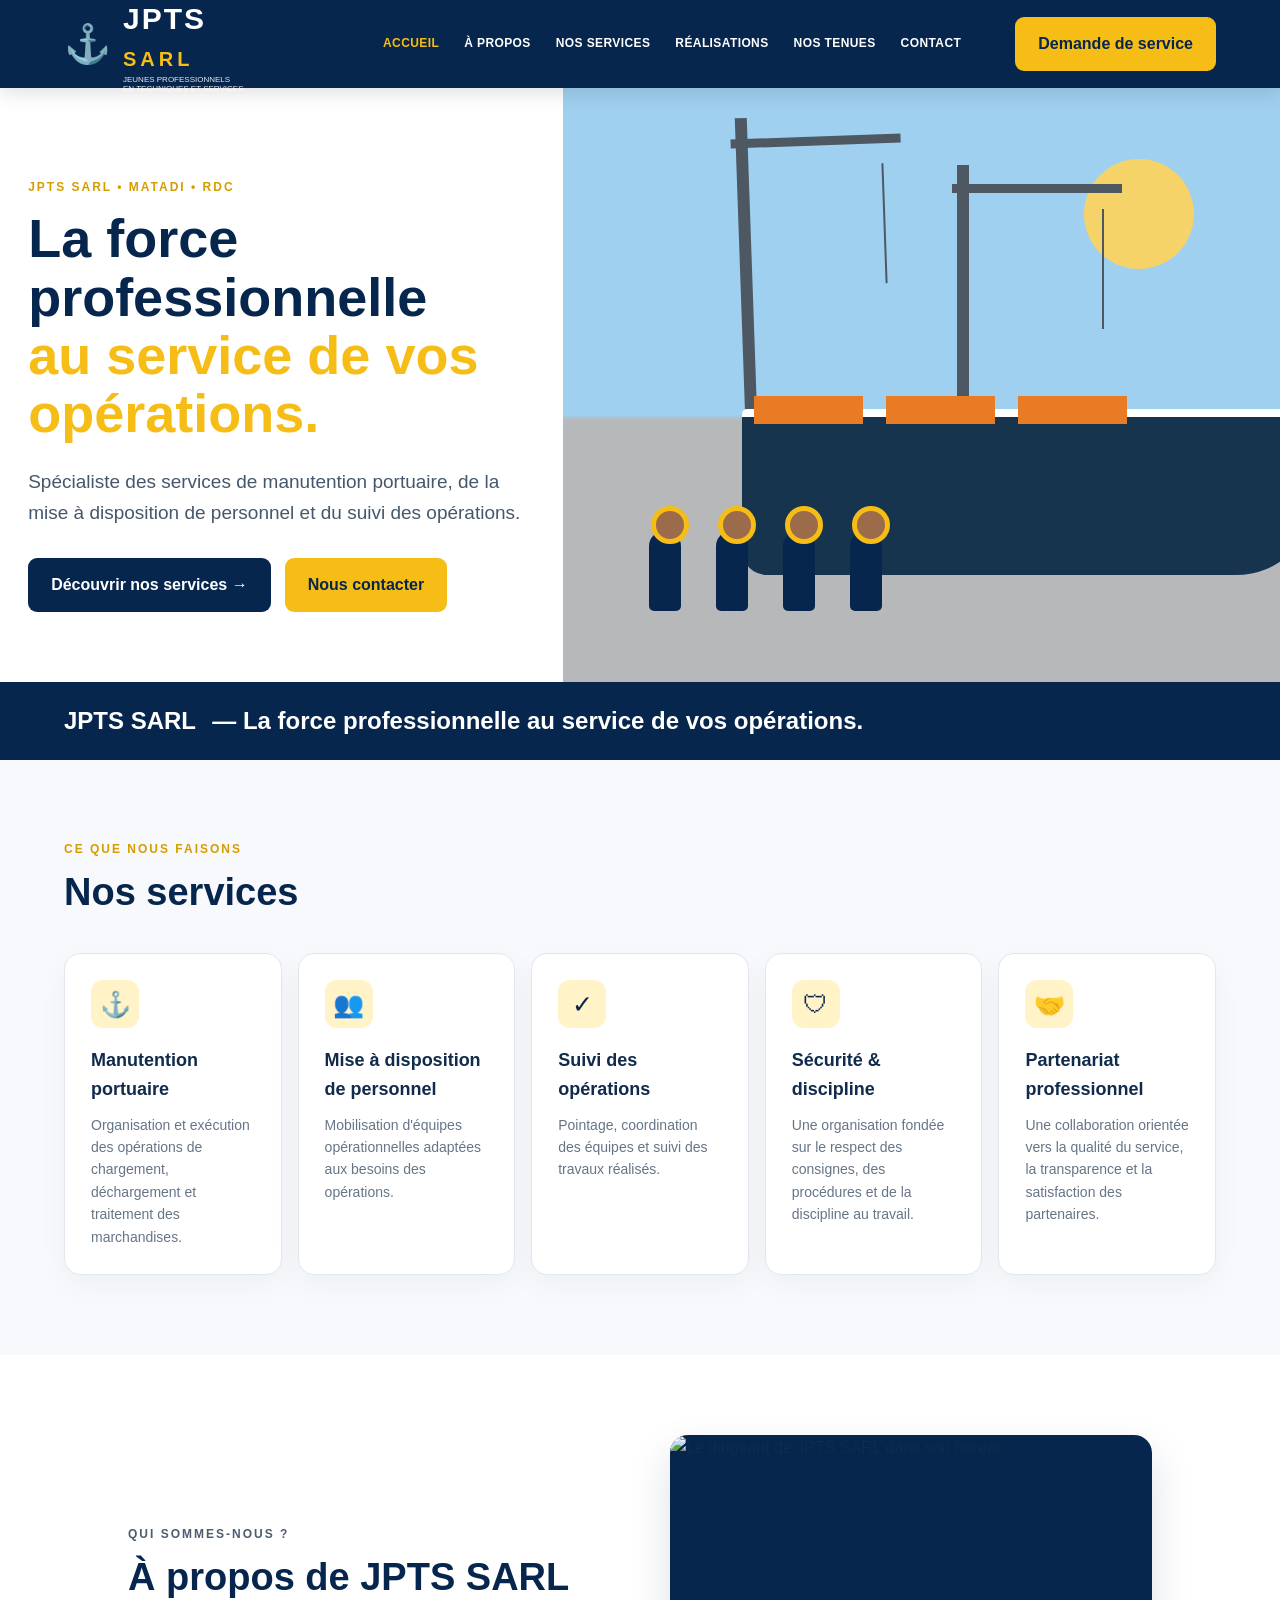
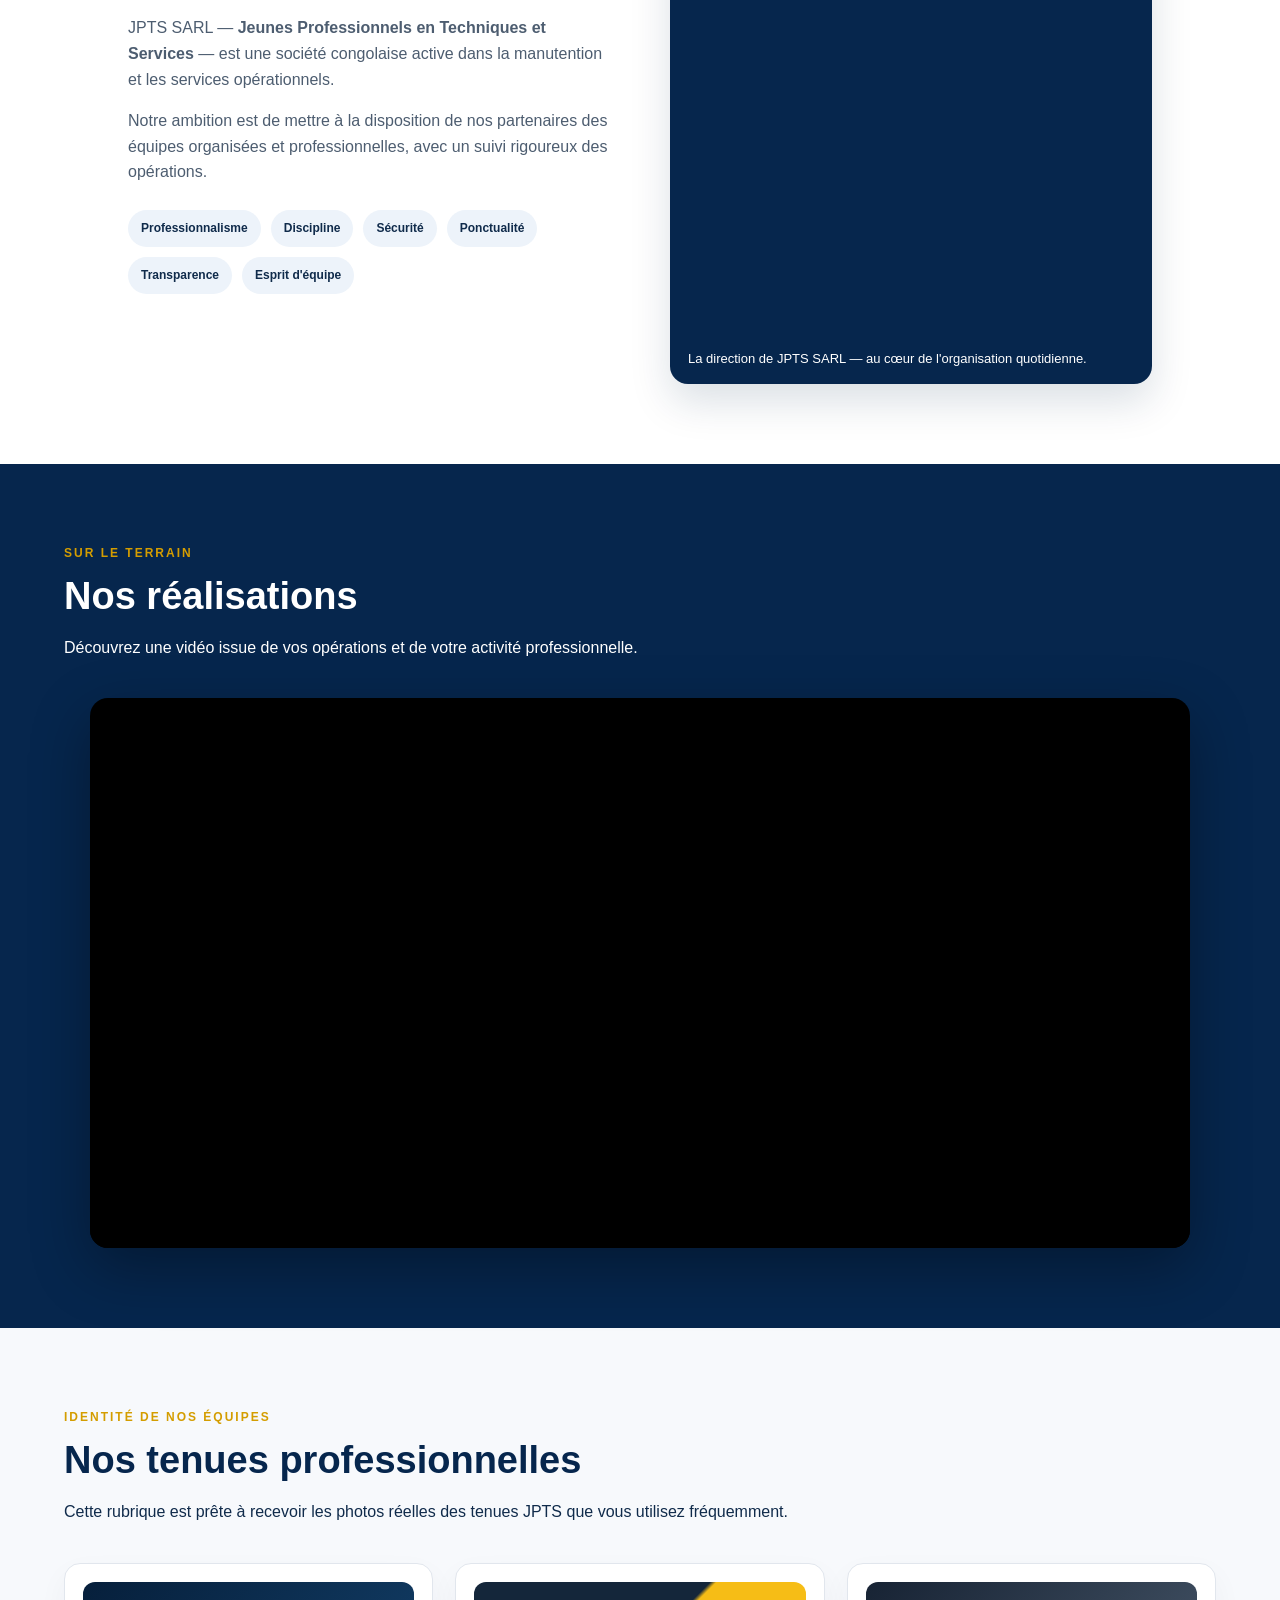
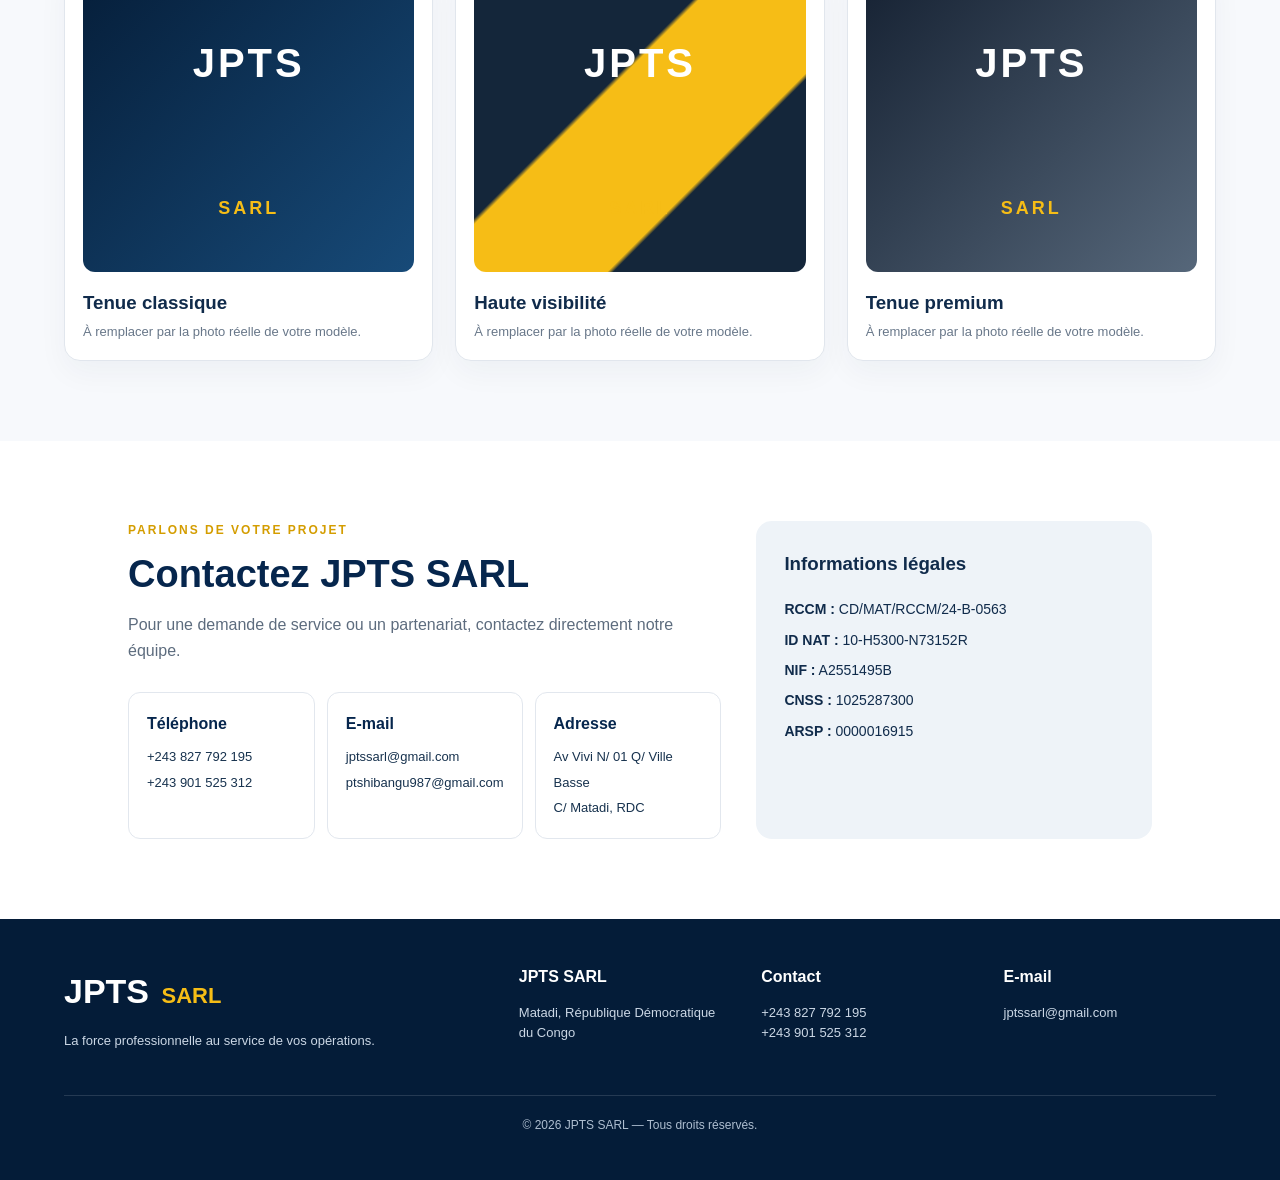
==== index.html @ 9cfd6481 "Add files via upload" ====
<!DOCTYPE html>
<html lang="fr">
<head>
  <meta charset="UTF-8">
  <meta name="viewport" content="width=device-width, initial-scale=1.0">
  <meta name="description" content="JPTS SARL — Jeunes Professionnels en Techniques et Services. Manutention portuaire, mise à disposition de personnel et suivi des opérations à Matadi, RDC.">
  <title>JPTS SARL | La force professionnelle au service de vos opérations.</title>
  <link rel="stylesheet" href="style.css">
</head>
<body>
<header class="header">
  <a class="brand" href="#accueil" aria-label="JPTS SARL">
    <span class="brand-mark">⚓</span>
    <span><b>JPTS</b><strong>SARL</strong><small>JEUNES PROFESSIONNELS<br>EN TECHNIQUES ET SERVICES</small></span>
  </a>
  <button class="menu" aria-label="Ouvrir le menu">☰</button>
  <nav>
    <a class="active" href="#accueil">Accueil</a>
    <a href="#apropos">À propos</a>
    <a href="#services">Nos services</a>
    <a href="#realisations">Réalisations</a>
    <a href="#tenues">Nos tenues</a>
    <a href="#contact">Contact</a>
  </nav>
  <a class="btn btn-yellow header-btn" href="#contact">Demande de service</a>
</header>

<main>
<section id="accueil" class="hero">
  <div class="hero-copy">
    <p class="eyebrow">JPTS SARL • MATADI • RDC</p>
    <h1>La force professionnelle<br><span>au service de vos opérations.</span></h1>
    <p class="lead">Spécialiste des services de manutention portuaire, de la mise à disposition de personnel et du suivi des opérations.</p>
    <div class="actions">
      <a class="btn btn-blue" href="#services">Découvrir nos services →</a>
      <a class="btn btn-yellow" href="#contact">Nous contacter</a>
    </div>
  </div>
  <div class="hero-visual">
    <div class="port-art">
      <div class="sun"></div><div class="crane c1"></div><div class="crane c2"></div>
      <div class="ship"><i></i><i></i><i></i></div>
      <div class="workers"><b></b><b></b><b></b><b></b></div>
    </div>
  </div>
</section>

<div class="slogan">JPTS SARL <span>— La force professionnelle au service de vos opérations.</span></div>

<section id="services" class="section">
  <div class="section-head">
    <p class="eyebrow">CE QUE NOUS FAISONS</p>
    <h2>Nos services</h2>
  </div>
  <div class="cards">
    <article class="card"><div class="icon">⚓</div><h3>Manutention portuaire</h3><p>Organisation et exécution des opérations de chargement, déchargement et traitement des marchandises.</p></article>
    <article class="card"><div class="icon">👥</div><h3>Mise à disposition de personnel</h3><p>Mobilisation d'équipes opérationnelles adaptées aux besoins des opérations.</p></article>
    <article class="card"><div class="icon">✓</div><h3>Suivi des opérations</h3><p>Pointage, coordination des équipes et suivi des travaux réalisés.</p></article>
    <article class="card"><div class="icon">🛡</div><h3>Sécurité & discipline</h3><p>Une organisation fondée sur le respect des consignes, des procédures et de la discipline au travail.</p></article>
    <article class="card"><div class="icon">🤝</div><h3>Partenariat professionnel</h3><p>Une collaboration orientée vers la qualité du service, la transparence et la satisfaction des partenaires.</p></article>
  </div>
</section>

<section id="apropos" class="section split">
  <div>
    <p class="eyebrow">QUI SOMMES-NOUS ?</p>
    <h2>À propos de JPTS SARL</h2>
    <p>JPTS SARL — <b>Jeunes Professionnels en Techniques et Services</b> — est une société congolaise active dans la manutention et les services opérationnels.</p>
    <p>Notre ambition est de mettre à la disposition de nos partenaires des équipes organisées et professionnelles, avec un suivi rigoureux des opérations.</p>
    <div class="values">
      <span>Professionnalisme</span><span>Discipline</span><span>Sécurité</span><span>Ponctualité</span><span>Transparence</span><span>Esprit d'équipe</span>
    </div>
  </div>
  <figure class="photo-card">
    <img src="assets/bureau-jpts.jpg" alt="Le dirigeant de JPTS SARL dans son bureau">
    <figcaption>La direction de JPTS SARL — au cœur de l'organisation quotidienne.</figcaption>
  </figure>
</section>

<section id="realisations" class="section dark-section">
  <div class="section-head">
    <p class="eyebrow">SUR LE TERRAIN</p>
    <h2>Nos réalisations</h2>
    <p>Découvrez une vidéo issue de vos opérations et de votre activité professionnelle.</p>
  </div>
  <div class="video-wrap">
    <video controls preload="metadata" poster="assets/bureau-jpts.jpg">
      <source src="assets/realisation-jpts.mp4" type="video/mp4">
      Votre navigateur ne prend pas en charge la vidéo.
    </video>
  </div>
</section>

<section id="tenues" class="section">
  <div class="section-head">
    <p class="eyebrow">IDENTITÉ DE NOS ÉQUIPES</p>
    <h2>Nos tenues professionnelles</h2>
    <p>Cette rubrique est prête à recevoir les photos réelles des tenues JPTS que vous utilisez fréquemment.</p>
  </div>
  <div class="uniforms">
    <div class="uniform"><div class="uniform-visual navy">JPTS<br><small>SARL</small></div><h3>Tenue classique</h3><p>À remplacer par la photo réelle de votre modèle.</p></div>
    <div class="uniform"><div class="uniform-visual hi">JPTS<br><small>SARL</small></div><h3>Haute visibilité</h3><p>À remplacer par la photo réelle de votre modèle.</p></div>
    <div class="uniform"><div class="uniform-visual premium">JPTS<br><small>SARL</small></div><h3>Tenue premium</h3><p>À remplacer par la photo réelle de votre modèle.</p></div>
  </div>
</section>

<section id="contact" class="section contact">
  <div class="contact-main">
    <p class="eyebrow">PARLONS DE VOTRE PROJET</p>
    <h2>Contactez JPTS SARL</h2>
    <p>Pour une demande de service ou un partenariat, contactez directement notre équipe.</p>
    <div class="contact-grid">
      <a href="tel:+243827792195"><b>Téléphone</b><span>+243 827 792 195<br>+243 901 525 312</span></a>
      <a href="mailto:jptssarl@gmail.com"><b>E-mail</b><span>jptssarl@gmail.com<br>ptshibangu987@gmail.com</span></a>
      <div><b>Adresse</b><span>Av Vivi N/ 01 Q/ Ville Basse<br>C/ Matadi, RDC</span></div>
    </div>
  </div>
  <div class="legal">
    <h3>Informations légales</h3>
    <p><b>RCCM :</b> CD/MAT/RCCM/24-B-0563</p>
    <p><b>ID NAT :</b> 10-H5300-N73152R</p>
    <p><b>NIF :</b> A2551495B</p>
    <p><b>CNSS :</b> 1025287300</p>
    <p><b>ARSP :</b> 0000016915</p>
  </div>
</section>
</main>

<footer>
  <div class="footer-brand"><b>JPTS</b> <strong>SARL</strong><p>La force professionnelle au service de vos opérations.</p></div>
  <div><b>JPTS SARL</b><p>Matadi, République Démocratique du Congo</p></div>
  <div><b>Contact</b><p>+243 827 792 195<br>+243 901 525 312</p></div>
  <div><b>E-mail</b><p>jptssarl@gmail.com</p></div>
  <div class="copyright">© 2026 JPTS SARL — Tous droits réservés.</div>
</footer>
<script>
const menu=document.querySelector('.menu'), nav=document.querySelector('nav');
menu.addEventListener('click',()=>nav.classList.toggle('open'));
document.querySelectorAll('nav a').forEach(a=>a.addEventListener('click',()=>nav.classList.remove('open')));
</script>
</body>
</html>
---- style.css ----
*{box-sizing:border-box}html{scroll-behavior:smooth}body{margin:0;font-family:Arial,Helvetica,sans-serif;color:#102b4b;background:#f7f9fc;line-height:1.6}.header{position:sticky;top:0;z-index:20;height:88px;background:#06264d;color:#fff;display:flex;align-items:center;padding:0 5%;gap:28px;box-shadow:0 4px 20px #0002}.brand{display:flex;align-items:center;gap:12px;text-decoration:none;color:#fff;min-width:265px}.brand-mark{font-size:38px;color:#f6bd16}.brand b{font-size:30px;letter-spacing:2px;display:block}.brand strong{color:#f6bd16;font-size:20px;letter-spacing:4px;display:block}.brand small{display:block;font-size:8px;line-height:1.15;opacity:.9}nav{display:flex;gap:25px;align-items:center;flex:1;justify-content:center}nav a{color:#fff;text-decoration:none;text-transform:uppercase;font-size:12px;font-weight:700;letter-spacing:.4px}nav a:hover,nav a.active{color:#f6bd16}.btn{display:inline-block;text-decoration:none;padding:14px 23px;border-radius:9px;font-weight:800;transition:.2s}.btn-yellow{background:#f6bd16;color:#06264d}.btn-blue{background:#06264d;color:#fff}.btn:hover{transform:translateY(-2px)}.menu{display:none;background:none;border:0;color:#fff;font-size:28px}.hero{min-height:560px;display:grid;grid-template-columns:44% 56%;background:#fff}.hero-copy{padding:90px 5% 70px}.eyebrow{font-size:12px;font-weight:800;letter-spacing:2px;color:#d49d00;margin:0 0 12px}.hero h1{font-size:54px;line-height:1.08;margin:0 0 25px;color:#06264d}.hero h1 span{color:#f6bd16}.lead{font-size:19px;max-width:620px;color:#45576c}.actions{display:flex;gap:14px;margin-top:30px}.hero-visual{position:relative;overflow:hidden;background:linear-gradient(180deg,#dff0ff,#fff 55%,#d6d9dd)}.port-art{height:100%;position:relative;background:linear-gradient(180deg,#9fd0ef 0 55%,#b7b8ba 56% 100%)}.sun{position:absolute;width:110px;height:110px;border-radius:50%;background:#ffd45a;right:12%;top:12%;opacity:.9}.crane{position:absolute;bottom:25%;width:12px;height:70%;background:#4e5862}.crane:before{content:"";position:absolute;width:170px;height:9px;background:#4e5862;left:-5px;top:5%}.crane:after{content:"";position:absolute;width:2px;height:120px;background:#4e5862;left:145px;top:12%}.c1{left:25%;transform:rotate(-2deg)}.c2{left:55%;height:62%}.ship{position:absolute;right:-5%;bottom:18%;width:80%;height:28%;background:#17344e;border-radius:5px 5px 80px 25px;border-top:8px solid #fff}.ship i{display:inline-block;width:19%;height:18%;background:#e87b24;margin:7px 2%;position:relative;top:-28px}.workers{position:absolute;bottom:12%;left:12%;display:flex;gap:35px}.workers b{display:block;width:32px;height:80px;background:#06264d;border-radius:15px 15px 5px 5px;position:relative}.workers b:before{content:"";position:absolute;width:28px;height:28px;border-radius:50%;background:#9b6b4a;top:-25px;left:2px;border:5px solid #f6bd16}.slogan{background:#06264d;color:#fff;padding:20px 5%;font-size:24px;font-weight:800}.slogan span{margin-left:10px;color:#fff}.section{padding:80px 5%;max-width:1500px;margin:auto}.section-head{margin-bottom:38px}.section h2{font-size:38px;line-height:1.15;margin:0;color:#06264d}.cards{display:grid;grid-template-columns:repeat(5,1fr);gap:16px}.card{background:#fff;border:1px solid #e2e7ee;border-radius:16px;padding:26px;box-shadow:0 10px 30px #06264d0b}.icon{width:48px;height:48px;border-radius:12px;background:#fff3c7;color:#06264d;display:grid;place-items:center;font-size:25px;margin-bottom:18px}.card h3{font-size:18px;margin:0 0 10px}.card p{font-size:14px;color:#667587;margin:0}.split{display:grid;grid-template-columns:1fr 1fr;gap:60px;align-items:center;background:#fff;max-width:none;padding-left:10%;padding-right:10%}.split>div:first-child{max-width:620px}.split p{color:#4d5d70}.values{display:flex;flex-wrap:wrap;gap:10px;margin-top:25px}.values span{padding:9px 13px;border-radius:30px;background:#edf3fa;font-size:12px;font-weight:800}.photo-card{margin:0;background:#06264d;border-radius:18px;overflow:hidden;box-shadow:0 18px 40px #06264d25}.photo-card img{width:100%;height:500px;object-fit:cover;display:block}.photo-card figcaption{color:#fff;padding:14px 18px;font-size:13px}.dark-section{background:#06264d;max-width:none;color:#fff}.dark-section h2{color:#fff}.dark-section .section-head{max-width:1450px;margin-left:auto;margin-right:auto}.video-wrap{max-width:1100px;margin:auto;border-radius:18px;overflow:hidden;background:#000;box-shadow:0 20px 60px #0005}.video-wrap video{width:100%;display:block;max-height:620px}.uniforms{display:grid;grid-template-columns:repeat(3,1fr);gap:22px}.uniform{background:#fff;border:1px solid #e1e6ed;border-radius:16px;padding:18px;box-shadow:0 12px 30px #06264d0b}.uniform-visual{height:290px;border-radius:12px;display:grid;place-items:center;text-align:center;font-size:40px;font-weight:900;letter-spacing:3px;color:#fff;position:relative;overflow:hidden}.uniform-visual small{font-size:18px;color:#f6bd16}.uniform-visual.navy{background:linear-gradient(135deg,#061f3b,#174a78)}.uniform-visual.hi{background:linear-gradient(135deg,#14263a 0 38%,#f6bd16 39% 68%,#14263a 69%)}.uniform-visual.premium{background:linear-gradient(135deg,#172334,#56677a)}.uniform h3{margin:16px 0 4px}.uniform p{margin:0;color:#687789;font-size:13px}.contact{display:grid;grid-template-columns:1.5fr 1fr;gap:35px;background:#fff;max-width:none;padding-left:10%;padding-right:10%}.contact-main p:not(.eyebrow){color:#5d6c7e}.contact-grid{display:grid;grid-template-columns:repeat(3,1fr);gap:12px;margin-top:28px}.contact-grid>*{border:1px solid #e2e7ee;border-radius:12px;padding:18px;text-decoration:none;color:#17324e}.contact-grid b{display:block;color:#06264d;margin-bottom:7px}.contact-grid span{font-size:13px}.legal{background:#eef3f8;border-radius:16px;padding:28px}.legal h3{margin-top:0}.legal p{font-size:14px;margin:8px 0}footer{background:#041c38;color:#fff;padding:45px 5%;display:grid;grid-template-columns:2fr 1fr 1fr 1fr;gap:30px;position:relative}footer p{font-size:13px;color:#cbd7e5}.footer-brand b{font-size:34px}.footer-brand strong{font-size:22px;color:#f6bd16;margin-left:8px}.copyright{grid-column:1/-1;border-top:1px solid #ffffff22;padding-top:20px;text-align:center;color:#aebed0;font-size:12px}
@media(max-width:1100px){nav{gap:14px}.header-btn{display:none}.cards{grid-template-columns:repeat(2,1fr)}.brand{min-width:210px}.hero h1{font-size:45px}}
@media(max-width:800px){.header{height:76px;padding:0 20px}.menu{display:block;margin-left:auto}nav{display:none;position:absolute;top:76px;left:0;right:0;background:#06264d;padding:20px;flex-direction:column;align-items:flex-start}nav.open{display:flex}.hero{grid-template-columns:1fr}.hero-visual{height:300px}.hero-copy{padding:55px 7%}.hero h1{font-size:39px}.slogan{font-size:17px}.section,.split,.contact{padding:55px 7%}.cards,.uniforms,.contact,.contact-grid{grid-template-columns:1fr}.split{display:grid;gap:30px}.photo-card img{height:420px}footer{grid-template-columns:1fr 1fr;padding:35px 7%}.copyright{grid-column:1/-1}}
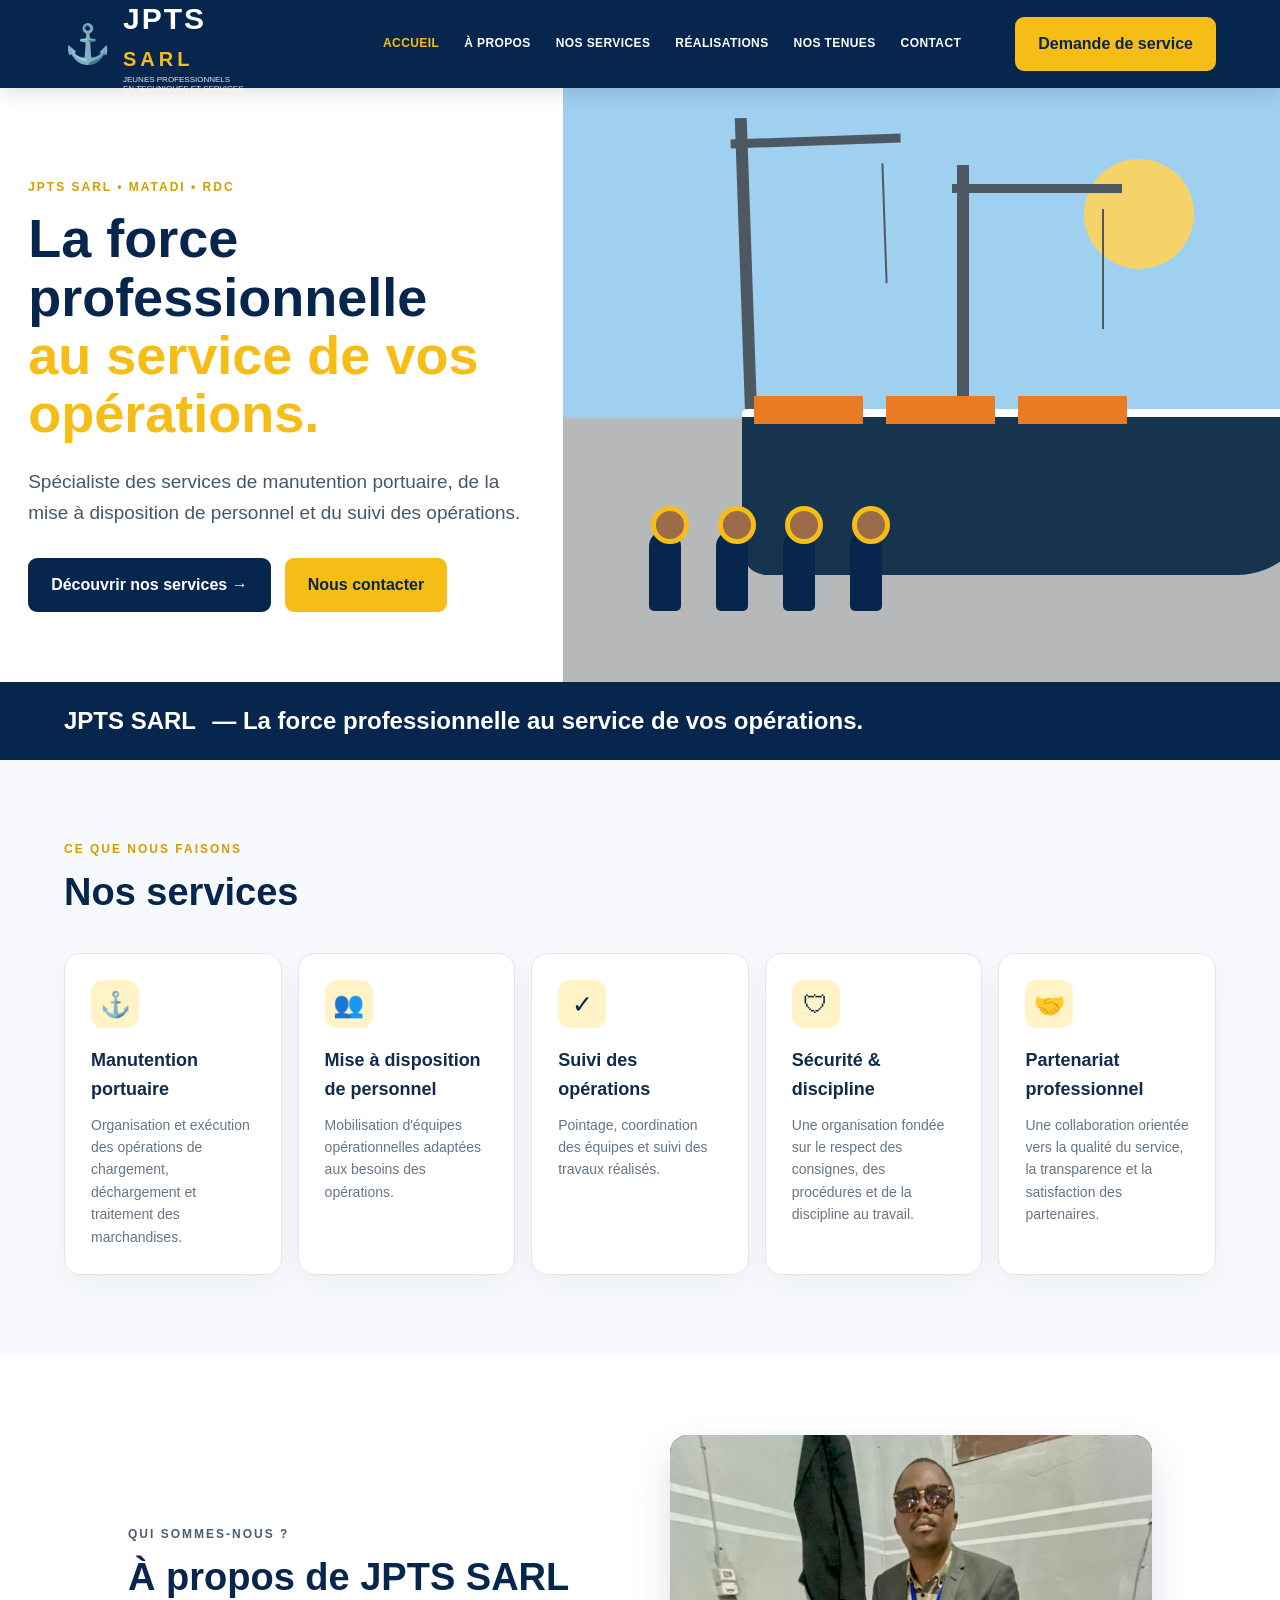
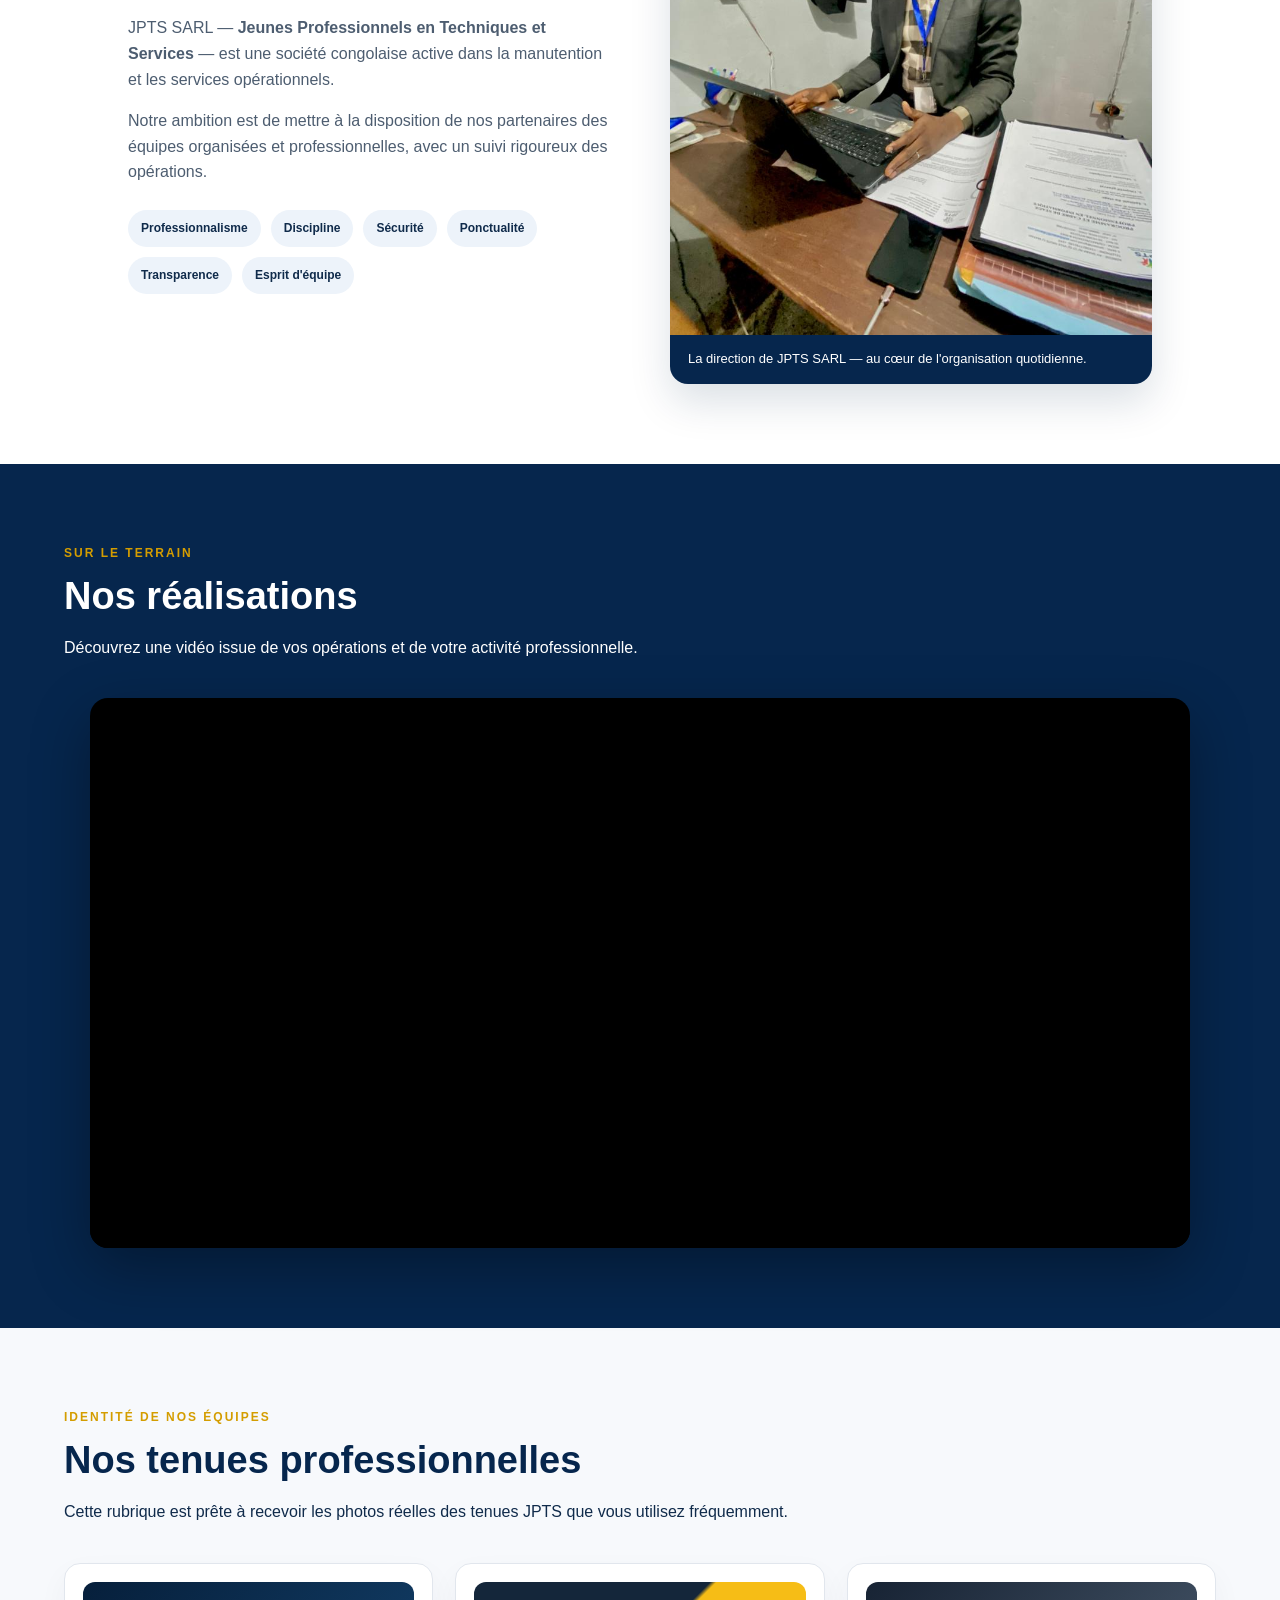
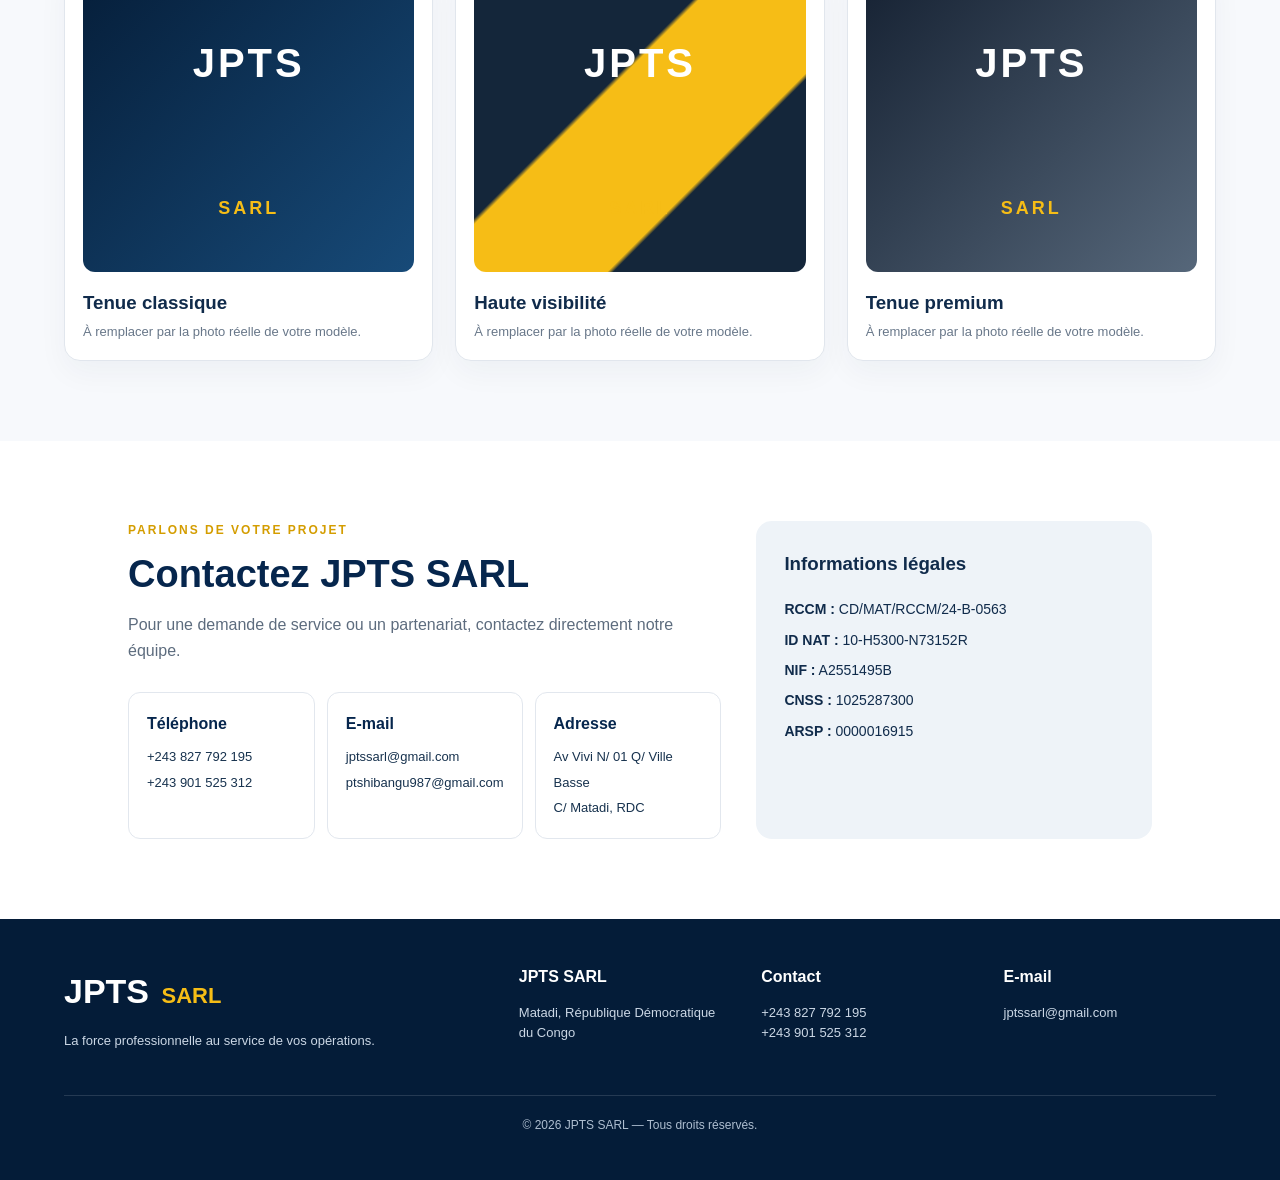
==== commit 5751bba4: "Update index.html" ====
--- a/index.html
+++ b/index.html
@@ -72,7 +72,7 @@
     </div>
   </div>
   <figure class="photo-card">
-    <img src="assets/bureau-jpts.jpg" alt="Le dirigeant de JPTS SARL dans son bureau">
+    <img src="bureau-jpts.jpg" alt="Le dirigeant de JPTS SARL dans son bureau">
     <figcaption>La direction de JPTS SARL — au cœur de l'organisation quotidienne.</figcaption>
   </figure>
 </section>
@@ -85,7 +85,7 @@
   </div>
   <div class="video-wrap">
     <video controls preload="metadata" poster="assets/bureau-jpts.jpg">
-      <source src="assets/realisation-jpts.mp4" type="video/mp4">
+      <source src="realisation-jpts.mp4" type="video/mp4">
       Votre navigateur ne prend pas en charge la vidéo.
     </video>
   </div>
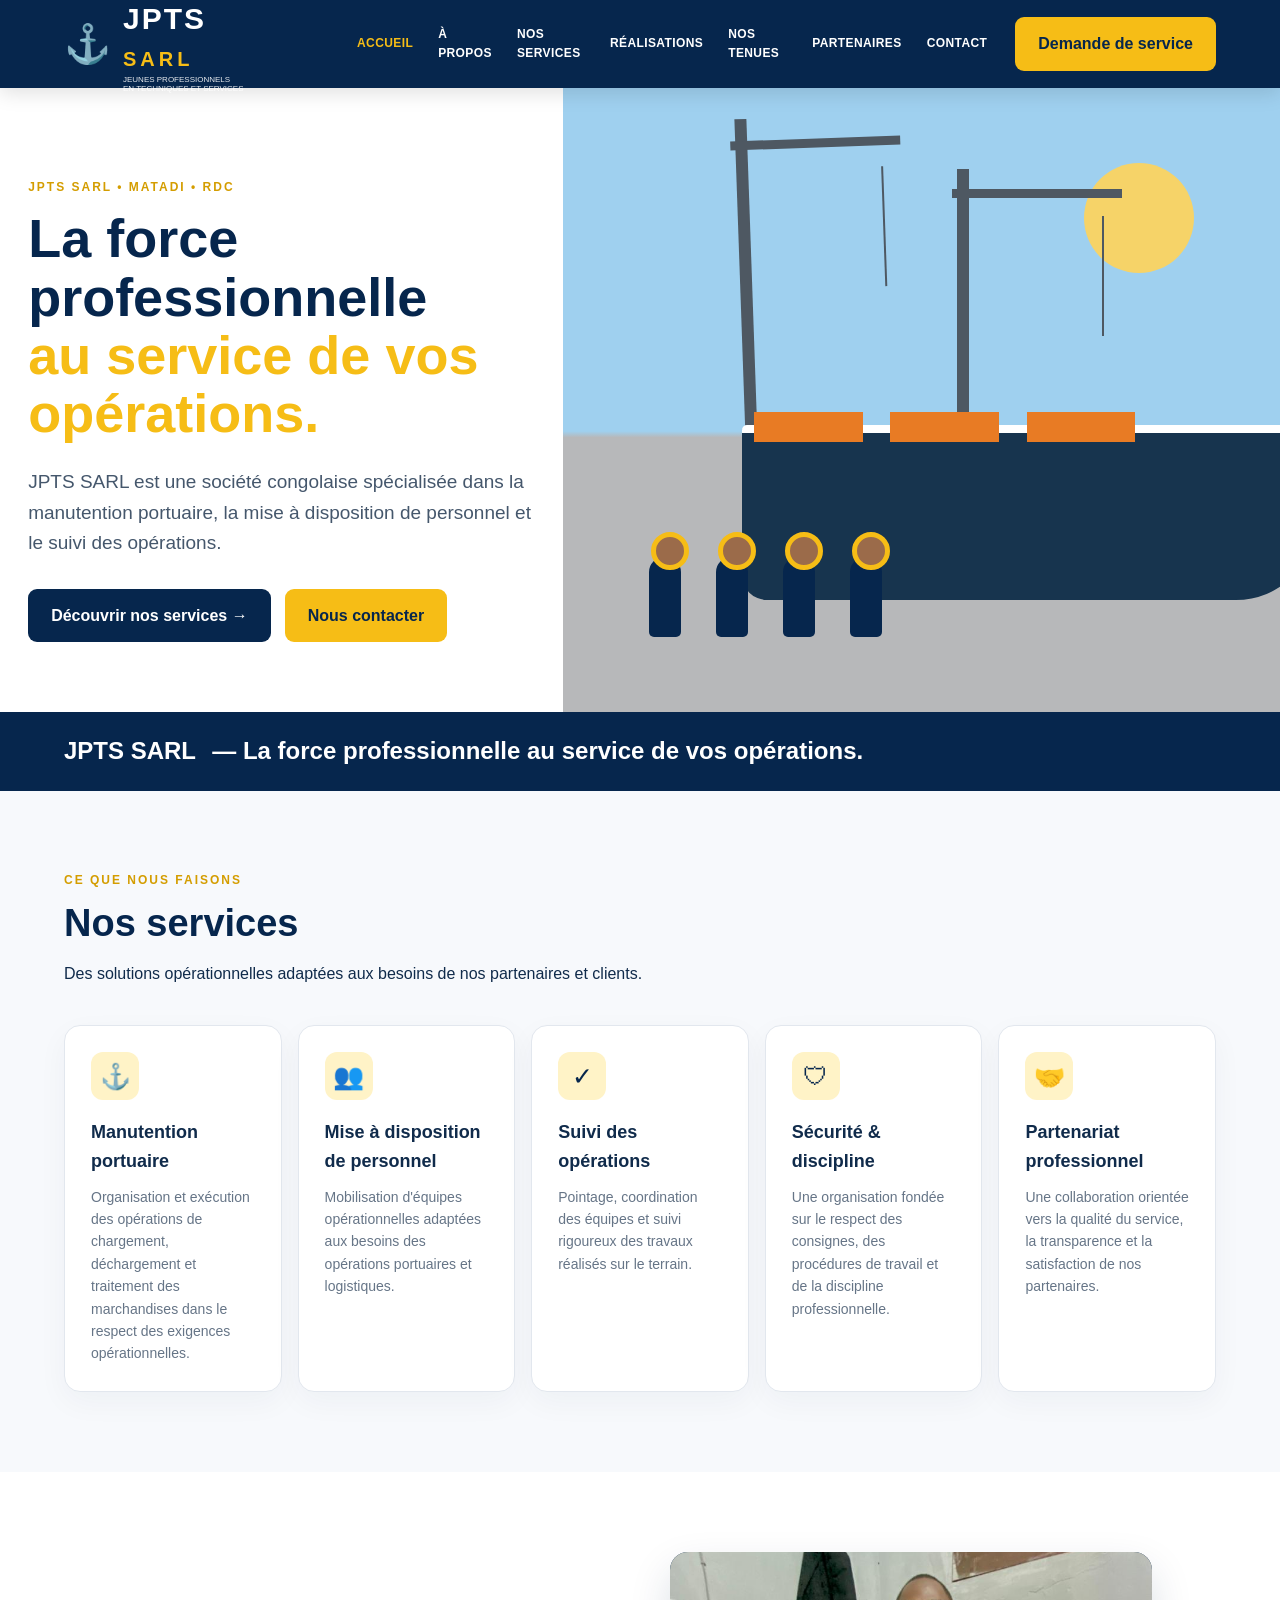
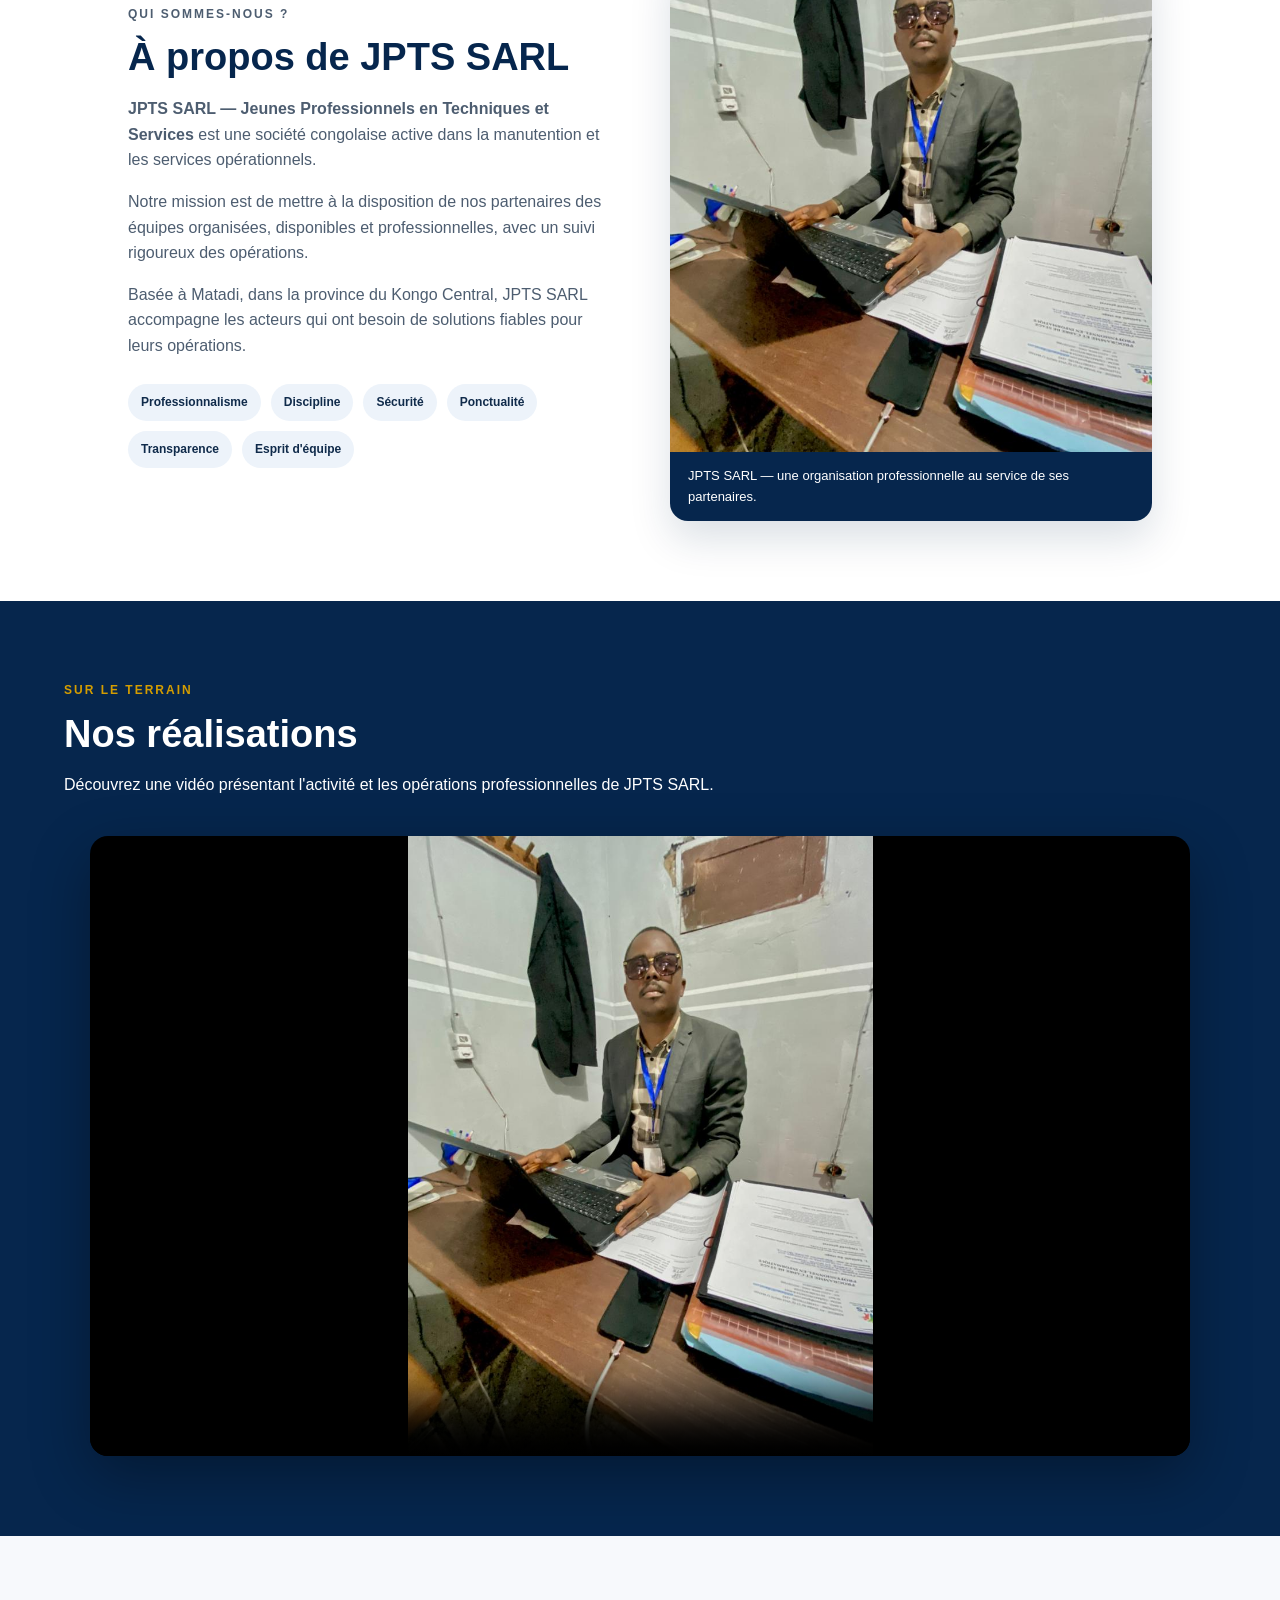
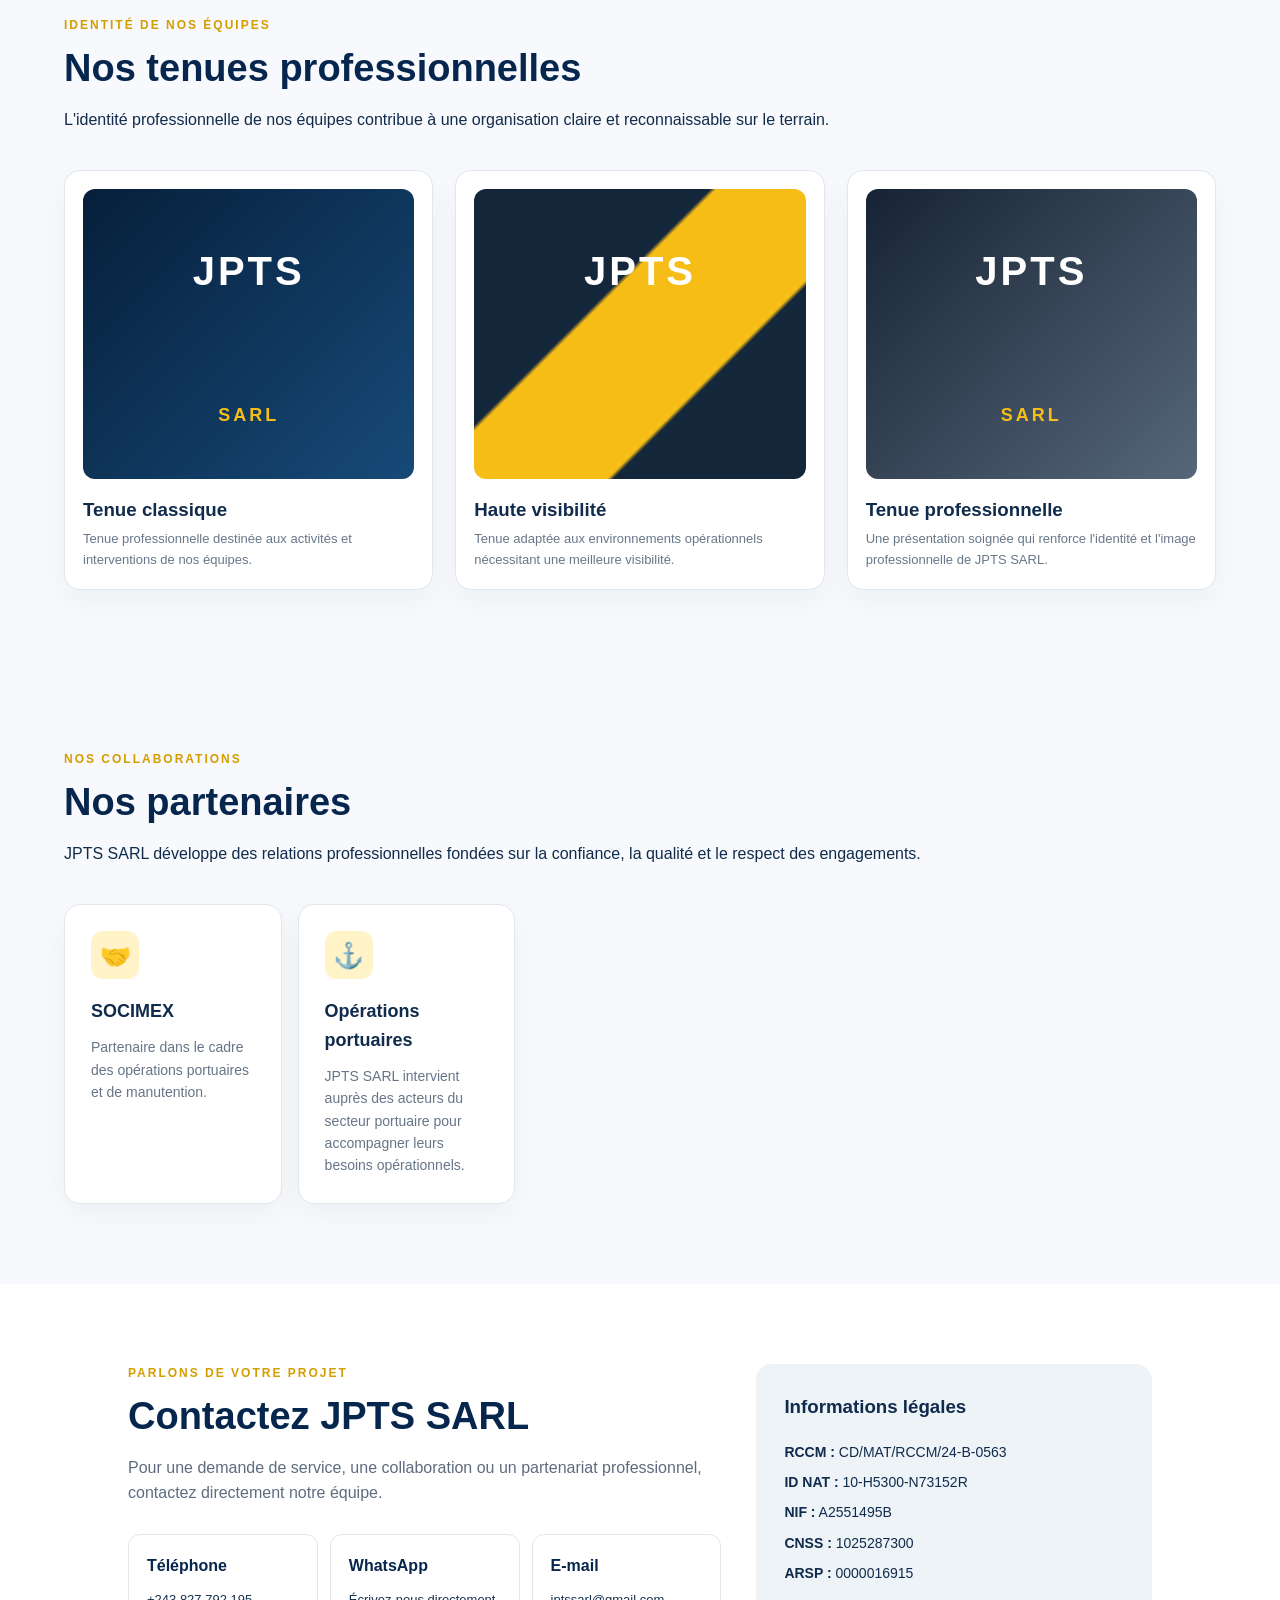
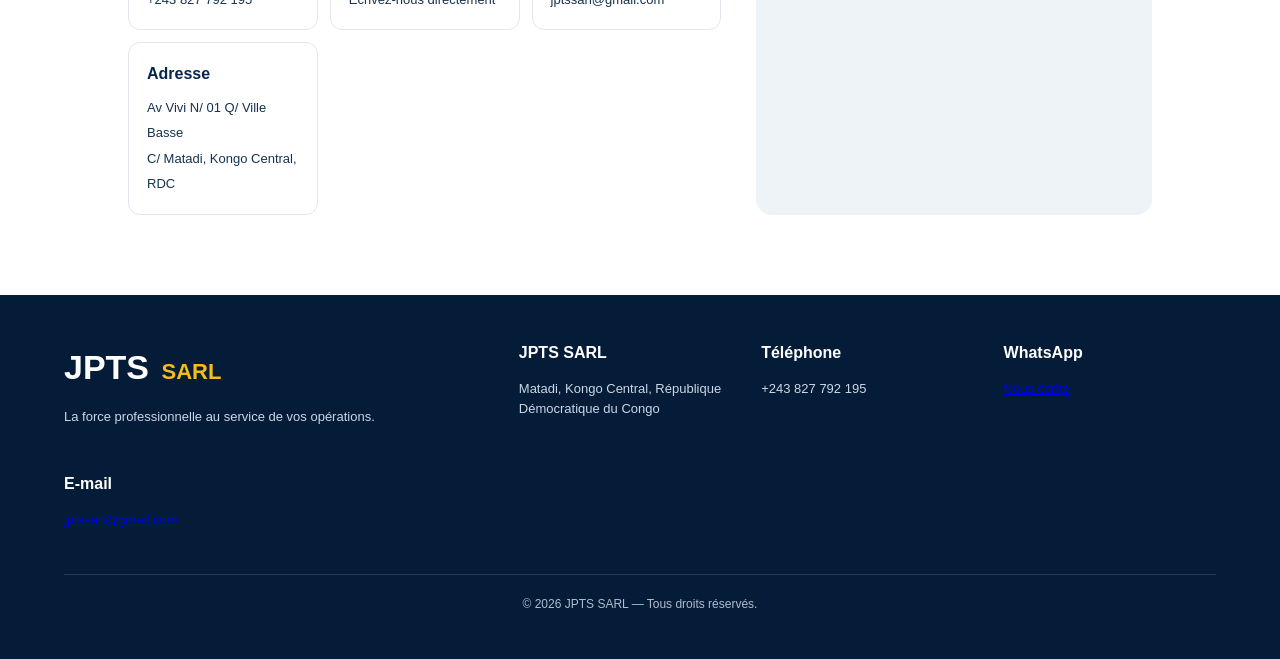
==== commit 0fef15e9: "Update index.html" ====
--- a/index.html
+++ b/index.html
@@ -1,142 +1,548 @@
-<!DOCTYPE html>
-<html lang="fr">
+<!DOCTYPE html><html lang="fr">
 <head>
   <meta charset="UTF-8">
-  <meta name="viewport" content="width=device-width, initial-scale=1.0">
-  <meta name="description" content="JPTS SARL — Jeunes Professionnels en Techniques et Services. Manutention portuaire, mise à disposition de personnel et suivi des opérations à Matadi, RDC.">
-  <title>JPTS SARL | La force professionnelle au service de vos opérations.</title>
-  <link rel="stylesheet" href="style.css">
-</head>
-<body>
-<header class="header">
-  <a class="brand" href="#accueil" aria-label="JPTS SARL">
-    <span class="brand-mark">⚓</span>
-    <span><b>JPTS</b><strong>SARL</strong><small>JEUNES PROFESSIONNELS<br>EN TECHNIQUES ET SERVICES</small></span>
-  </a>
-  <button class="menu" aria-label="Ouvrir le menu">☰</button>
+  <meta name="viewport" content="width=device-width, initial-scale=1.0">  <meta name="description" content="JPTS SARL — Jeunes Professionnels en Techniques et Services. Manutention portuaire, mise à disposition de personnel et suivi des opérations à Matadi, RDC.">  <meta name="keywords" content="JPTS SARL, manutention portuaire, Matadi, RDC, dockers, manutention, personnel portuaire">  <title>JPTS SARL | La force professionnelle au service de vos opérations</title>  <link rel="stylesheet" href="style.css">
+</head><body><header class="header">  <a class="brand" href="#accueil" aria-label="JPTS SARL">
+    <span class="brand-mark">⚓</span><span>
+  <b>JPTS</b>
+  <strong>SARL</strong>
+  <small>
+    JEUNES PROFESSIONNELS<br>
+    EN TECHNIQUES ET SERVICES
+  </small>
+</span>
+
+  </a><button class="menu" aria-label="Ouvrir le menu">☰</button>
+
   <nav>
     <a class="active" href="#accueil">Accueil</a>
     <a href="#apropos">À propos</a>
     <a href="#services">Nos services</a>
     <a href="#realisations">Réalisations</a>
     <a href="#tenues">Nos tenues</a>
+    <a href="#partenaires">Partenaires</a>
     <a href="#contact">Contact</a>
-  </nav>
-  <a class="btn btn-yellow header-btn" href="#contact">Demande de service</a>
-</header>
-
-<main>
-<section id="accueil" class="hero">
-  <div class="hero-copy">
-    <p class="eyebrow">JPTS SARL • MATADI • RDC</p>
-    <h1>La force professionnelle<br><span>au service de vos opérations.</span></h1>
-    <p class="lead">Spécialiste des services de manutention portuaire, de la mise à disposition de personnel et du suivi des opérations.</p>
-    <div class="actions">
-      <a class="btn btn-blue" href="#services">Découvrir nos services →</a>
-      <a class="btn btn-yellow" href="#contact">Nous contacter</a>
-    </div>
+  </nav>  <a class="btn btn-yellow header-btn" href="#contact">
+    Demande de service
+  </a></header><main><!-- ================= ACCUEIL ================= --><section id="accueil" class="hero">  <div class="hero-copy"><p class="eyebrow">
+  JPTS SARL • MATADI • RDC
+</p>
+
+<h1>
+  La force professionnelle
+  <br>
+  <span>au service de vos opérations.</span>
+</h1>
+
+<p class="lead">
+  JPTS SARL est une société congolaise spécialisée dans
+  la manutention portuaire, la mise à disposition de personnel
+  et le suivi des opérations.
+</p>
+
+<div class="actions">
+
+  <a class="btn btn-blue" href="#services">
+    Découvrir nos services →
+  </a>
+
+  <a class="btn btn-yellow" href="#contact">
+    Nous contacter
+  </a>
+
+</div>
+
+  </div>  <div class="hero-visual"><div class="port-art">
+
+  <div class="sun"></div>
+
+  <div class="crane c1"></div>
+  <div class="crane c2"></div>
+
+  <div class="ship">
+    <i></i>
+    <i></i>
+    <i></i>
   </div>
-  <div class="hero-visual">
-    <div class="port-art">
-      <div class="sun"></div><div class="crane c1"></div><div class="crane c2"></div>
-      <div class="ship"><i></i><i></i><i></i></div>
-      <div class="workers"><b></b><b></b><b></b><b></b></div>
-    </div>
+
+  <div class="workers">
+    <b></b>
+    <b></b>
+    <b></b>
+    <b></b>
   </div>
-</section>
-
-<div class="slogan">JPTS SARL <span>— La force professionnelle au service de vos opérations.</span></div>
-
-<section id="services" class="section">
-  <div class="section-head">
-    <p class="eyebrow">CE QUE NOUS FAISONS</p>
-    <h2>Nos services</h2>
+
+</div>
+
+  </div></section><div class="slogan">
+  JPTS SARL
+  <span>— La force professionnelle au service de vos opérations.</span>
+</div><!-- ================= SERVICES ================= --><section id="services" class="section">  <div class="section-head"><p class="eyebrow">
+  CE QUE NOUS FAISONS
+</p>
+
+<h2>
+  Nos services
+</h2>
+
+<p>
+  Des solutions opérationnelles adaptées aux besoins
+  de nos partenaires et clients.
+</p>
+
+  </div>  <div class="cards"><article class="card">
+
+  <div class="icon">⚓</div>
+
+  <h3>
+    Manutention portuaire
+  </h3>
+
+  <p>
+    Organisation et exécution des opérations de chargement,
+    déchargement et traitement des marchandises dans le respect
+    des exigences opérationnelles.
+  </p>
+
+</article>
+
+
+<article class="card">
+
+  <div class="icon">👥</div>
+
+  <h3>
+    Mise à disposition de personnel
+  </h3>
+
+  <p>
+    Mobilisation d'équipes opérationnelles adaptées aux besoins
+    des opérations portuaires et logistiques.
+  </p>
+
+</article>
+
+
+<article class="card">
+
+  <div class="icon">✓</div>
+
+  <h3>
+    Suivi des opérations
+  </h3>
+
+  <p>
+    Pointage, coordination des équipes et suivi rigoureux
+    des travaux réalisés sur le terrain.
+  </p>
+
+</article>
+
+
+<article class="card">
+
+  <div class="icon">🛡</div>
+
+  <h3>
+    Sécurité & discipline
+  </h3>
+
+  <p>
+    Une organisation fondée sur le respect des consignes,
+    des procédures de travail et de la discipline professionnelle.
+  </p>
+
+</article>
+
+
+<article class="card">
+
+  <div class="icon">🤝</div>
+
+  <h3>
+    Partenariat professionnel
+  </h3>
+
+  <p>
+    Une collaboration orientée vers la qualité du service,
+    la transparence et la satisfaction de nos partenaires.
+  </p>
+
+</article>
+
+  </div></section><!-- ================= A PROPOS ================= --><section id="apropos" class="section split">  <div><p class="eyebrow">
+  QUI SOMMES-NOUS ?
+</p>
+
+<h2>
+  À propos de JPTS SARL
+</h2>
+
+<p>
+  <b>JPTS SARL — Jeunes Professionnels en Techniques et Services</b>
+  est une société congolaise active dans la manutention
+  et les services opérationnels.
+</p>
+
+<p>
+  Notre mission est de mettre à la disposition de nos partenaires
+  des équipes organisées, disponibles et professionnelles,
+  avec un suivi rigoureux des opérations.
+</p>
+
+<p>
+  Basée à Matadi, dans la province du Kongo Central,
+  JPTS SARL accompagne les acteurs qui ont besoin
+  de solutions fiables pour leurs opérations.
+</p>
+
+
+<div class="values">
+
+  <span>Professionnalisme</span>
+  <span>Discipline</span>
+  <span>Sécurité</span>
+  <span>Ponctualité</span>
+  <span>Transparence</span>
+  <span>Esprit d'équipe</span>
+
+</div>
+
+  </div>  <figure class="photo-card"><img
+  src="bureau-jpts.jpg"
+  alt="Bureau de JPTS SARL à Matadi"
+>
+
+<figcaption>
+  JPTS SARL — une organisation professionnelle au service
+  de ses partenaires.
+</figcaption>
+
+  </figure></section><!-- ================= REALISATIONS ================= --><section id="realisations" class="section dark-section">  <div class="section-head"><p class="eyebrow">
+  SUR LE TERRAIN
+</p>
+
+<h2>
+  Nos réalisations
+</h2>
+
+<p>
+  Découvrez une vidéo présentant l'activité et les opérations
+  professionnelles de JPTS SARL.
+</p>
+
+  </div>  <div class="video-wrap"><video
+  controls
+  preload="metadata"
+  poster="bureau-jpts.jpg"
+>
+
+  <source
+    src="realisation-jpts.mp4"
+    type="video/mp4"
+  >
+
+  Votre navigateur ne prend pas en charge la vidéo.
+
+</video>
+
+  </div></section><!-- ================= TENUES ================= --><section id="tenues" class="section">  <div class="section-head"><p class="eyebrow">
+  IDENTITÉ DE NOS ÉQUIPES
+</p>
+
+<h2>
+  Nos tenues professionnelles
+</h2>
+
+<p>
+  L'identité professionnelle de nos équipes contribue
+  à une organisation claire et reconnaissable sur le terrain.
+</p>
+
+  </div>  <div class="uniforms"><div class="uniform">
+
+  <div class="uniform-visual navy">
+    JPTS
+    <br>
+    <small>SARL</small>
   </div>
-  <div class="cards">
-    <article class="card"><div class="icon">⚓</div><h3>Manutention portuaire</h3><p>Organisation et exécution des opérations de chargement, déchargement et traitement des marchandises.</p></article>
-    <article class="card"><div class="icon">👥</div><h3>Mise à disposition de personnel</h3><p>Mobilisation d'équipes opérationnelles adaptées aux besoins des opérations.</p></article>
-    <article class="card"><div class="icon">✓</div><h3>Suivi des opérations</h3><p>Pointage, coordination des équipes et suivi des travaux réalisés.</p></article>
-    <article class="card"><div class="icon">🛡</div><h3>Sécurité & discipline</h3><p>Une organisation fondée sur le respect des consignes, des procédures et de la discipline au travail.</p></article>
-    <article class="card"><div class="icon">🤝</div><h3>Partenariat professionnel</h3><p>Une collaboration orientée vers la qualité du service, la transparence et la satisfaction des partenaires.</p></article>
+
+  <h3>
+    Tenue classique
+  </h3>
+
+  <p>
+    Tenue professionnelle destinée aux activités
+    et interventions de nos équipes.
+  </p>
+
+</div>
+
+
+<div class="uniform">
+
+  <div class="uniform-visual hi">
+    JPTS
+    <br>
+    <small>SARL</small>
   </div>
-</section>
-
-<section id="apropos" class="section split">
+
+  <h3>
+    Haute visibilité
+  </h3>
+
+  <p>
+    Tenue adaptée aux environnements opérationnels
+    nécessitant une meilleure visibilité.
+  </p>
+
+</div>
+
+
+<div class="uniform">
+
+  <div class="uniform-visual premium">
+    JPTS
+    <br>
+    <small>SARL</small>
+  </div>
+
+  <h3>
+    Tenue professionnelle
+  </h3>
+
+  <p>
+    Une présentation soignée qui renforce l'identité
+    et l'image professionnelle de JPTS SARL.
+  </p>
+
+</div>
+
+  </div></section><!-- ================= PARTENAIRES ================= --><section id="partenaires" class="section">  <div class="section-head"><p class="eyebrow">
+  NOS COLLABORATIONS
+</p>
+
+<h2>
+  Nos partenaires
+</h2>
+
+<p>
+  JPTS SARL développe des relations professionnelles
+  fondées sur la confiance, la qualité et le respect
+  des engagements.
+</p>
+
+  </div>  <div class="cards"><article class="card">
+
+  <div class="icon">🤝</div>
+
+  <h3>
+    SOCIMEX
+  </h3>
+
+  <p>
+    Partenaire dans le cadre des opérations portuaires
+    et de manutention.
+  </p>
+
+</article>
+
+
+<article class="card">
+
+  <div class="icon">⚓</div>
+
+  <h3>
+    Opérations portuaires
+  </h3>
+
+  <p>
+    JPTS SARL intervient auprès des acteurs du secteur
+    portuaire pour accompagner leurs besoins opérationnels.
+  </p>
+
+</article>
+
+  </div></section><!-- ================= CONTACT ================= --><section id="contact" class="section contact">  <div class="contact-main"><p class="eyebrow">
+  PARLONS DE VOTRE PROJET
+</p>
+
+<h2>
+  Contactez JPTS SARL
+</h2>
+
+<p>
+  Pour une demande de service, une collaboration ou
+  un partenariat professionnel, contactez directement
+  notre équipe.
+</p>
+
+
+<div class="contact-grid">
+
+
+  <a href="tel:+243827792195">
+
+    <b>
+      Téléphone
+    </b>
+
+    <span>
+      +243 827 792 195
+    </span>
+
+  </a>
+
+
+  <a
+    href="https://wa.me/243827792195"
+    target="_blank"
+    rel="noopener"
+  >
+
+    <b>
+      WhatsApp
+    </b>
+
+    <span>
+      Écrivez-nous directement
+    </span>
+
+  </a>
+
+
+  <a href="mailto:jptssarl@gmail.com">
+
+    <b>
+      E-mail
+    </b>
+
+    <span>
+      jptssarl@gmail.com
+    </span>
+
+  </a>
+
+
   <div>
-    <p class="eyebrow">QUI SOMMES-NOUS ?</p>
-    <h2>À propos de JPTS SARL</h2>
-    <p>JPTS SARL — <b>Jeunes Professionnels en Techniques et Services</b> — est une société congolaise active dans la manutention et les services opérationnels.</p>
-    <p>Notre ambition est de mettre à la disposition de nos partenaires des équipes organisées et professionnelles, avec un suivi rigoureux des opérations.</p>
-    <div class="values">
-      <span>Professionnalisme</span><span>Discipline</span><span>Sécurité</span><span>Ponctualité</span><span>Transparence</span><span>Esprit d'équipe</span>
-    </div>
+
+    <b>
+      Adresse
+    </b>
+
+    <span>
+      Av Vivi N/ 01 Q/ Ville Basse
+      <br>
+      C/ Matadi, Kongo Central, RDC
+    </span>
+
   </div>
-  <figure class="photo-card">
-    <img src="bureau-jpts.jpg" alt="Le dirigeant de JPTS SARL dans son bureau">
-    <figcaption>La direction de JPTS SARL — au cœur de l'organisation quotidienne.</figcaption>
-  </figure>
-</section>
-
-<section id="realisations" class="section dark-section">
-  <div class="section-head">
-    <p class="eyebrow">SUR LE TERRAIN</p>
-    <h2>Nos réalisations</h2>
-    <p>Découvrez une vidéo issue de vos opérations et de votre activité professionnelle.</p>
-  </div>
-  <div class="video-wrap">
-    <video controls preload="metadata" poster="assets/bureau-jpts.jpg">
-      <source src="realisation-jpts.mp4" type="video/mp4">
-      Votre navigateur ne prend pas en charge la vidéo.
-    </video>
-  </div>
-</section>
-
-<section id="tenues" class="section">
-  <div class="section-head">
-    <p class="eyebrow">IDENTITÉ DE NOS ÉQUIPES</p>
-    <h2>Nos tenues professionnelles</h2>
-    <p>Cette rubrique est prête à recevoir les photos réelles des tenues JPTS que vous utilisez fréquemment.</p>
-  </div>
-  <div class="uniforms">
-    <div class="uniform"><div class="uniform-visual navy">JPTS<br><small>SARL</small></div><h3>Tenue classique</h3><p>À remplacer par la photo réelle de votre modèle.</p></div>
-    <div class="uniform"><div class="uniform-visual hi">JPTS<br><small>SARL</small></div><h3>Haute visibilité</h3><p>À remplacer par la photo réelle de votre modèle.</p></div>
-    <div class="uniform"><div class="uniform-visual premium">JPTS<br><small>SARL</small></div><h3>Tenue premium</h3><p>À remplacer par la photo réelle de votre modèle.</p></div>
-  </div>
-</section>
-
-<section id="contact" class="section contact">
-  <div class="contact-main">
-    <p class="eyebrow">PARLONS DE VOTRE PROJET</p>
-    <h2>Contactez JPTS SARL</h2>
-    <p>Pour une demande de service ou un partenariat, contactez directement notre équipe.</p>
-    <div class="contact-grid">
-      <a href="tel:+243827792195"><b>Téléphone</b><span>+243 827 792 195<br>+243 901 525 312</span></a>
-      <a href="mailto:jptssarl@gmail.com"><b>E-mail</b><span>jptssarl@gmail.com<br>ptshibangu987@gmail.com</span></a>
-      <div><b>Adresse</b><span>Av Vivi N/ 01 Q/ Ville Basse<br>C/ Matadi, RDC</span></div>
-    </div>
-  </div>
-  <div class="legal">
-    <h3>Informations légales</h3>
-    <p><b>RCCM :</b> CD/MAT/RCCM/24-B-0563</p>
-    <p><b>ID NAT :</b> 10-H5300-N73152R</p>
-    <p><b>NIF :</b> A2551495B</p>
-    <p><b>CNSS :</b> 1025287300</p>
-    <p><b>ARSP :</b> 0000016915</p>
-  </div>
-</section>
-</main>
-
-<footer>
-  <div class="footer-brand"><b>JPTS</b> <strong>SARL</strong><p>La force professionnelle au service de vos opérations.</p></div>
-  <div><b>JPTS SARL</b><p>Matadi, République Démocratique du Congo</p></div>
-  <div><b>Contact</b><p>+243 827 792 195<br>+243 901 525 312</p></div>
-  <div><b>E-mail</b><p>jptssarl@gmail.com</p></div>
-  <div class="copyright">© 2026 JPTS SARL — Tous droits réservés.</div>
-</footer>
-<script>
-const menu=document.querySelector('.menu'), nav=document.querySelector('nav');
-menu.addEventListener('click',()=>nav.classList.toggle('open'));
-document.querySelectorAll('nav a').forEach(a=>a.addEventListener('click',()=>nav.classList.remove('open')));
-</script>
-</body>
-</html>
+
+</div>
+
+  </div>  <div class="legal"><h3>
+  Informations légales
+</h3>
+
+<p>
+  <b>RCCM :</b>
+  CD/MAT/RCCM/24-B-0563
+</p>
+
+<p>
+  <b>ID NAT :</b>
+  10-H5300-N73152R
+</p>
+
+<p>
+  <b>NIF :</b>
+  A2551495B
+</p>
+
+<p>
+  <b>CNSS :</b>
+  1025287300
+</p>
+
+<p>
+  <b>ARSP :</b>
+  0000016915
+</p>
+
+  </div></section></main><!-- ================= FOOTER ================= --><footer>  <div class="footer-brand"><b>JPTS</b>
+<strong>SARL</strong>
+
+<p>
+  La force professionnelle au service de vos opérations.
+</p>
+
+  </div>  <div><b>
+  JPTS SARL
+</b>
+
+<p>
+  Matadi, Kongo Central,
+  République Démocratique du Congo
+</p>
+
+  </div>  <div><b>
+  Téléphone
+</b>
+
+<p>
+  +243 827 792 195
+</p>
+
+  </div>  <div><b>
+  WhatsApp
+</b>
+
+<p>
+  <a
+    href="https://wa.me/243827792195"
+    target="_blank"
+    rel="noopener"
+  >
+    Nous écrire
+  </a>
+</p>
+
+  </div>  <div><b>
+  E-mail
+</b>
+
+<p>
+  <a href="mailto:jptssarl@gmail.com">
+    jptssarl@gmail.com
+  </a>
+</p>
+
+  </div>  <div class="copyright">© 2026 JPTS SARL — Tous droits réservés.
+
+  </div></footer><!-- ================= SCRIPT ================= --><script>
+
+const menu = document.querySelector('.menu');
+const nav = document.querySelector('nav');
+
+if (menu && nav) {
+
+  menu.addEventListener('click', () => {
+    nav.classList.toggle('open');
+  });
+
+}
+
+document.querySelectorAll('nav a').forEach(a => {
+
+  a.addEventListener('click', () => {
+
+    if (nav) {
+      nav.classList.remove('open');
+    }
+
+  });
+
+});
+
+</script></body>
+  </html>
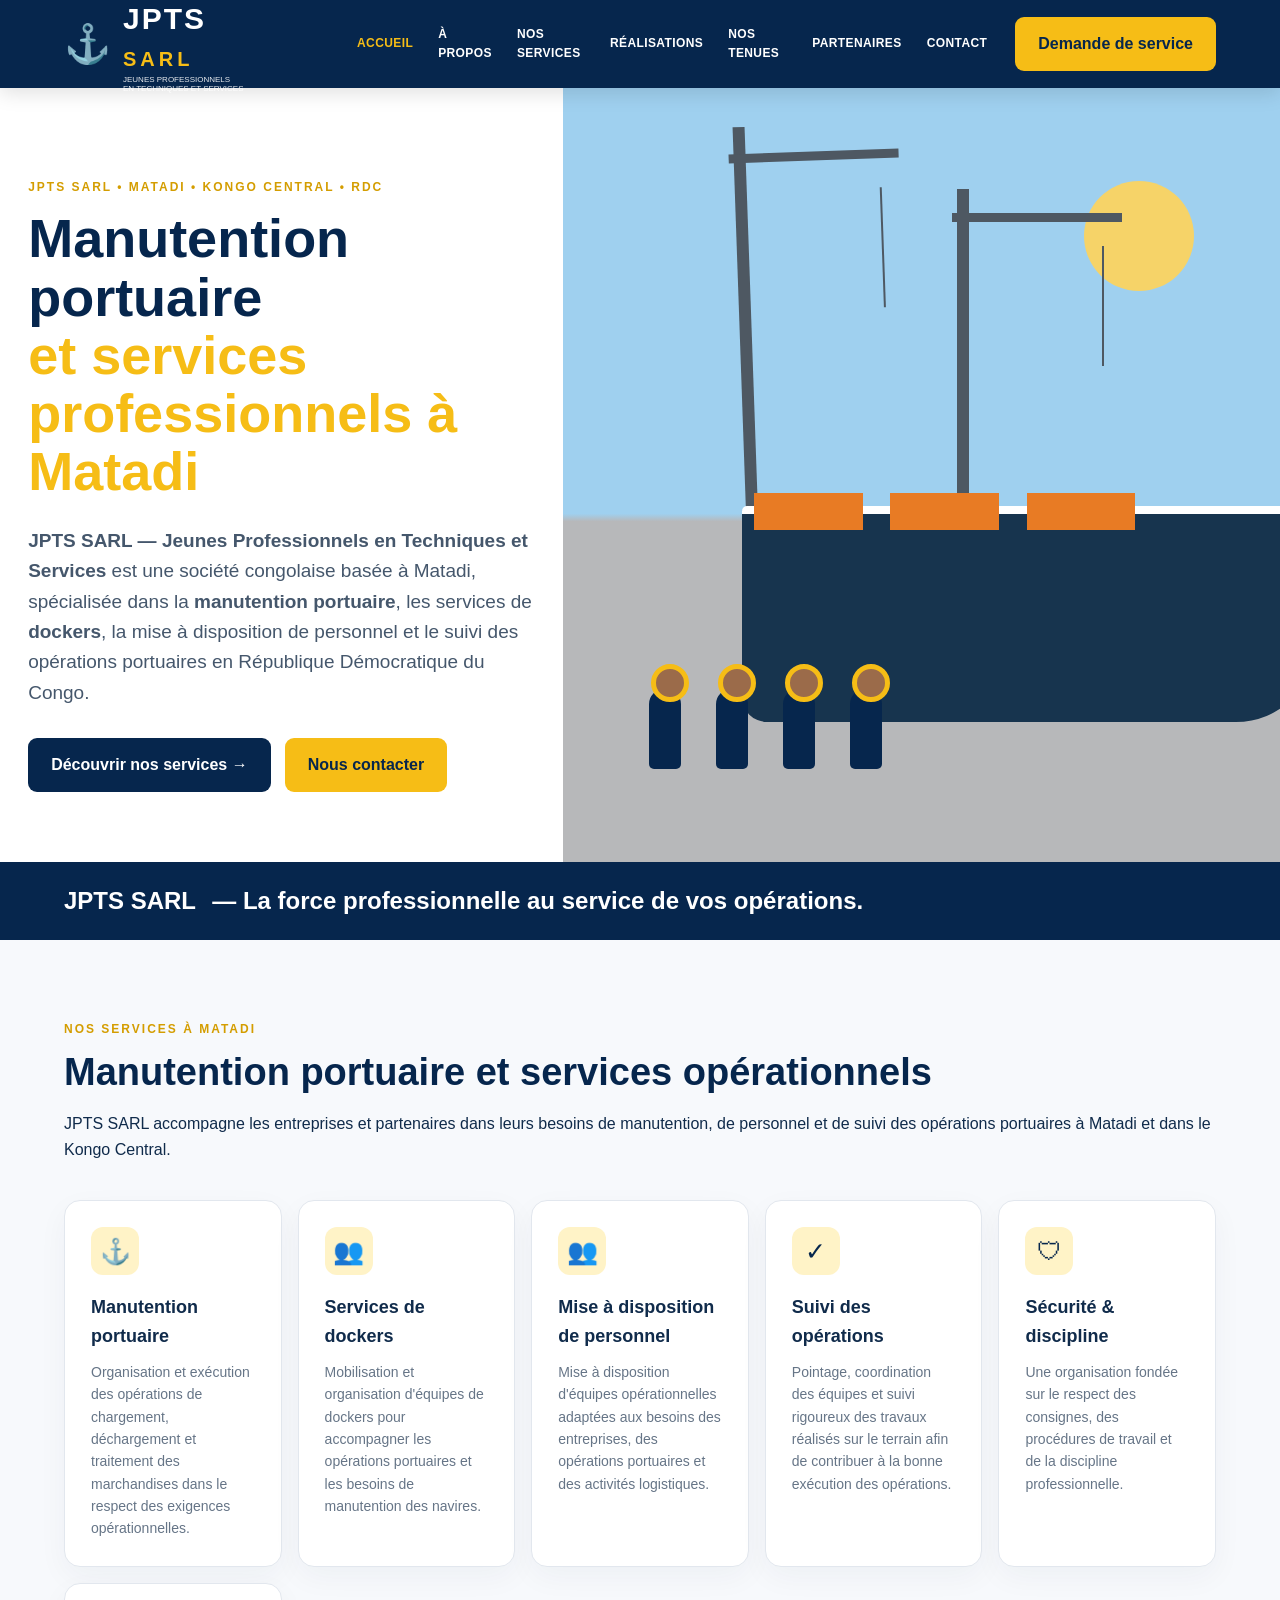
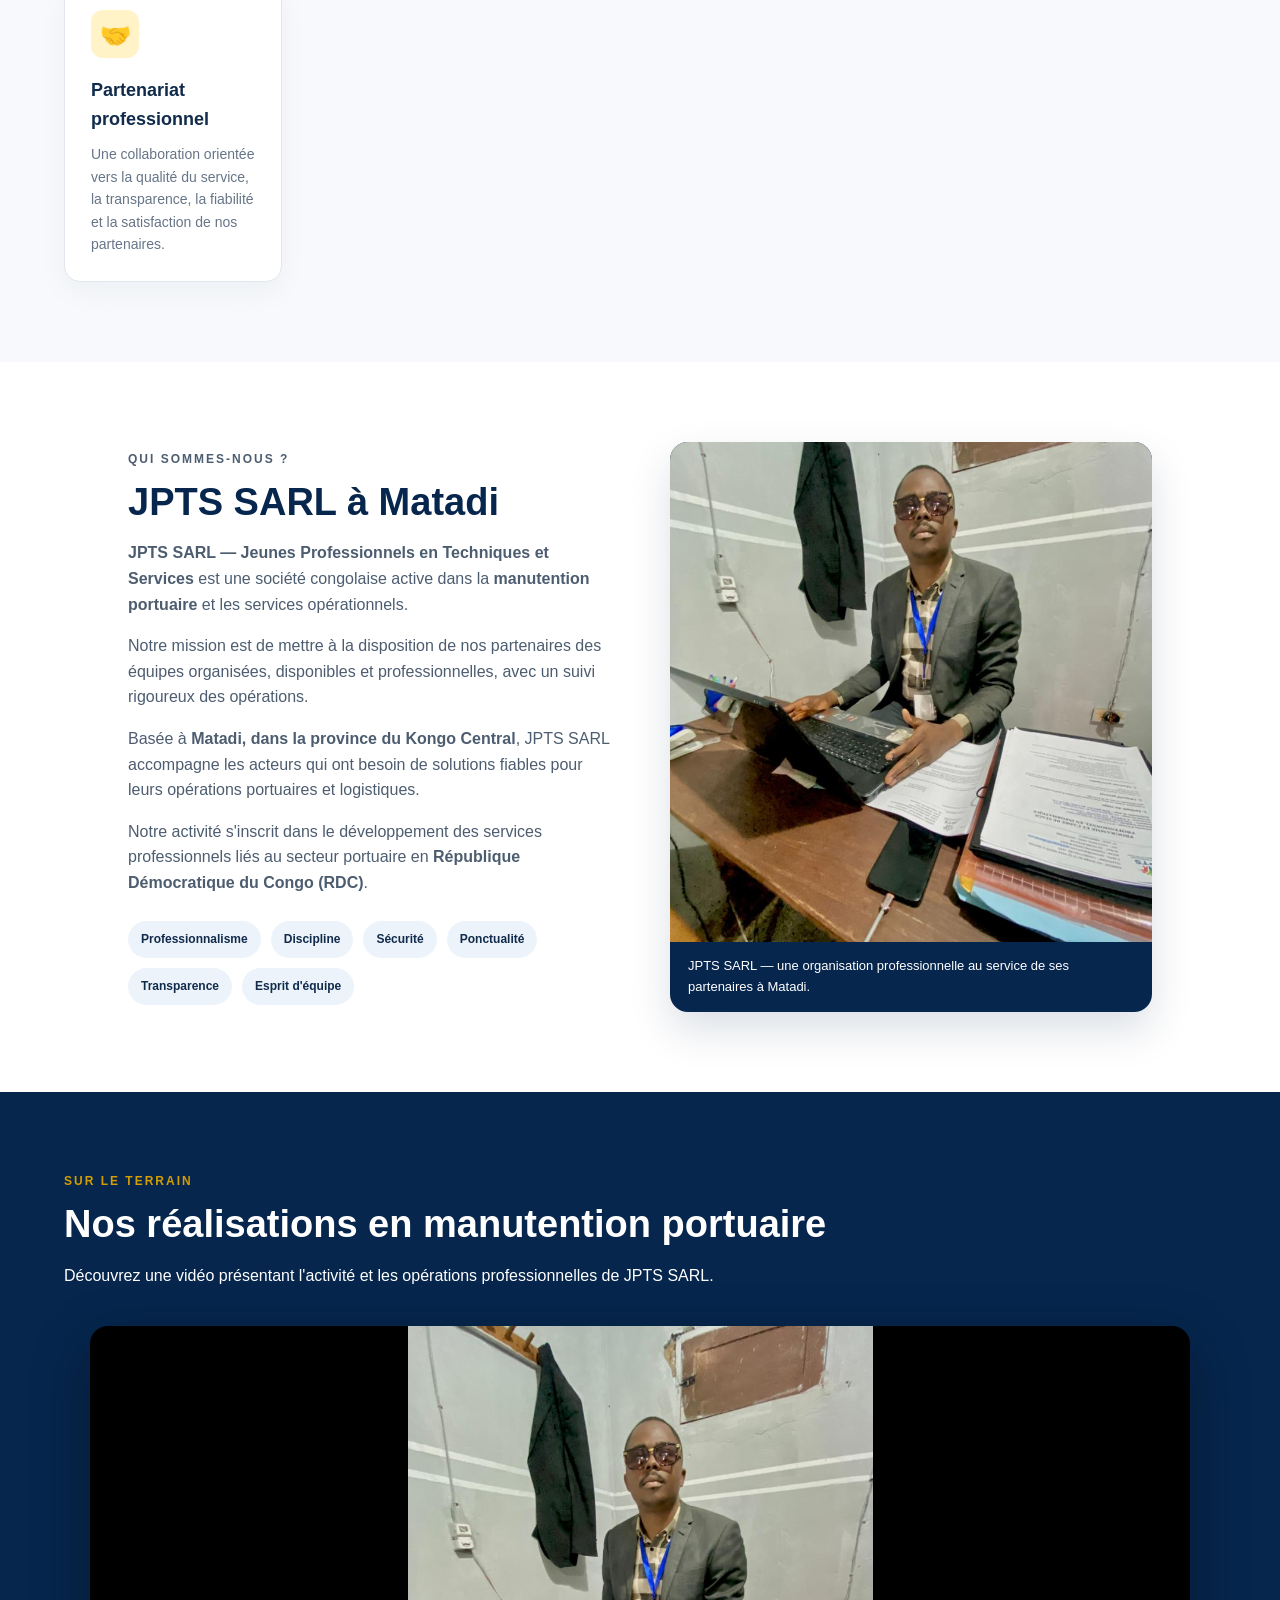
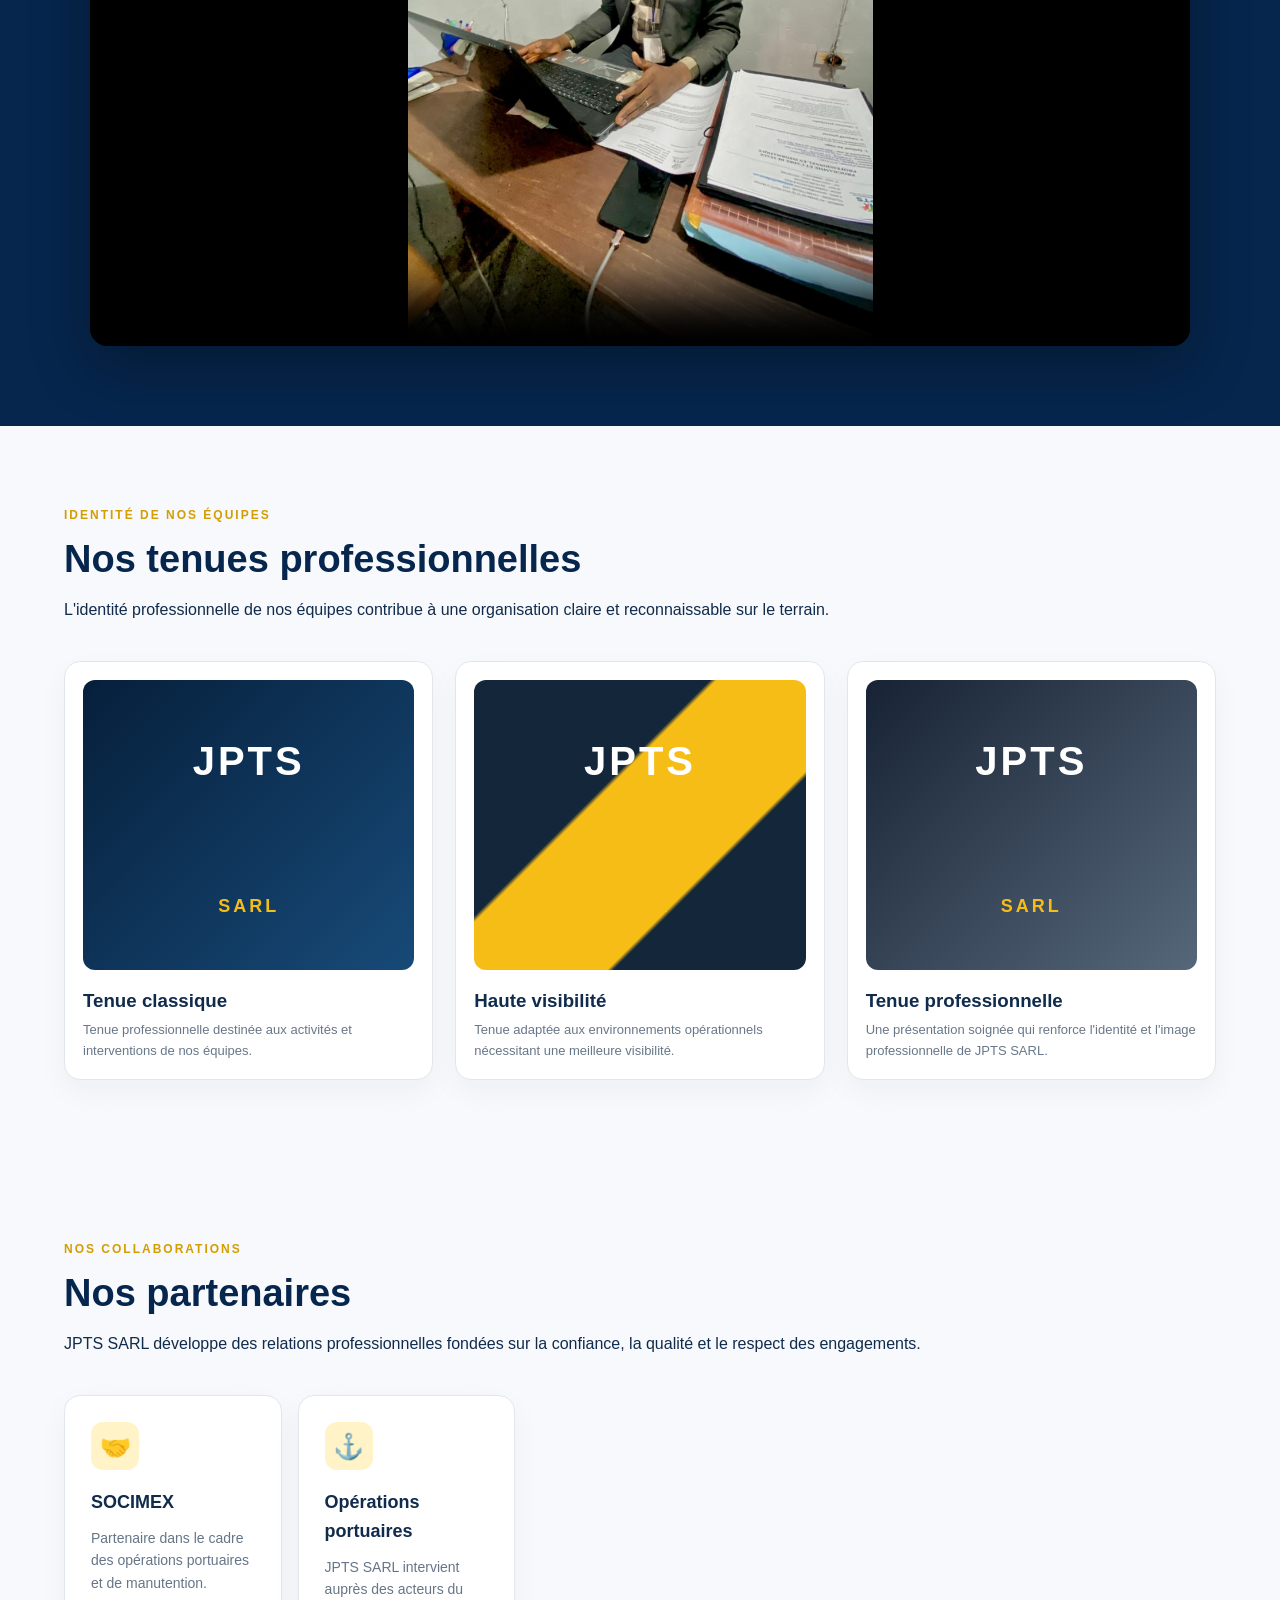
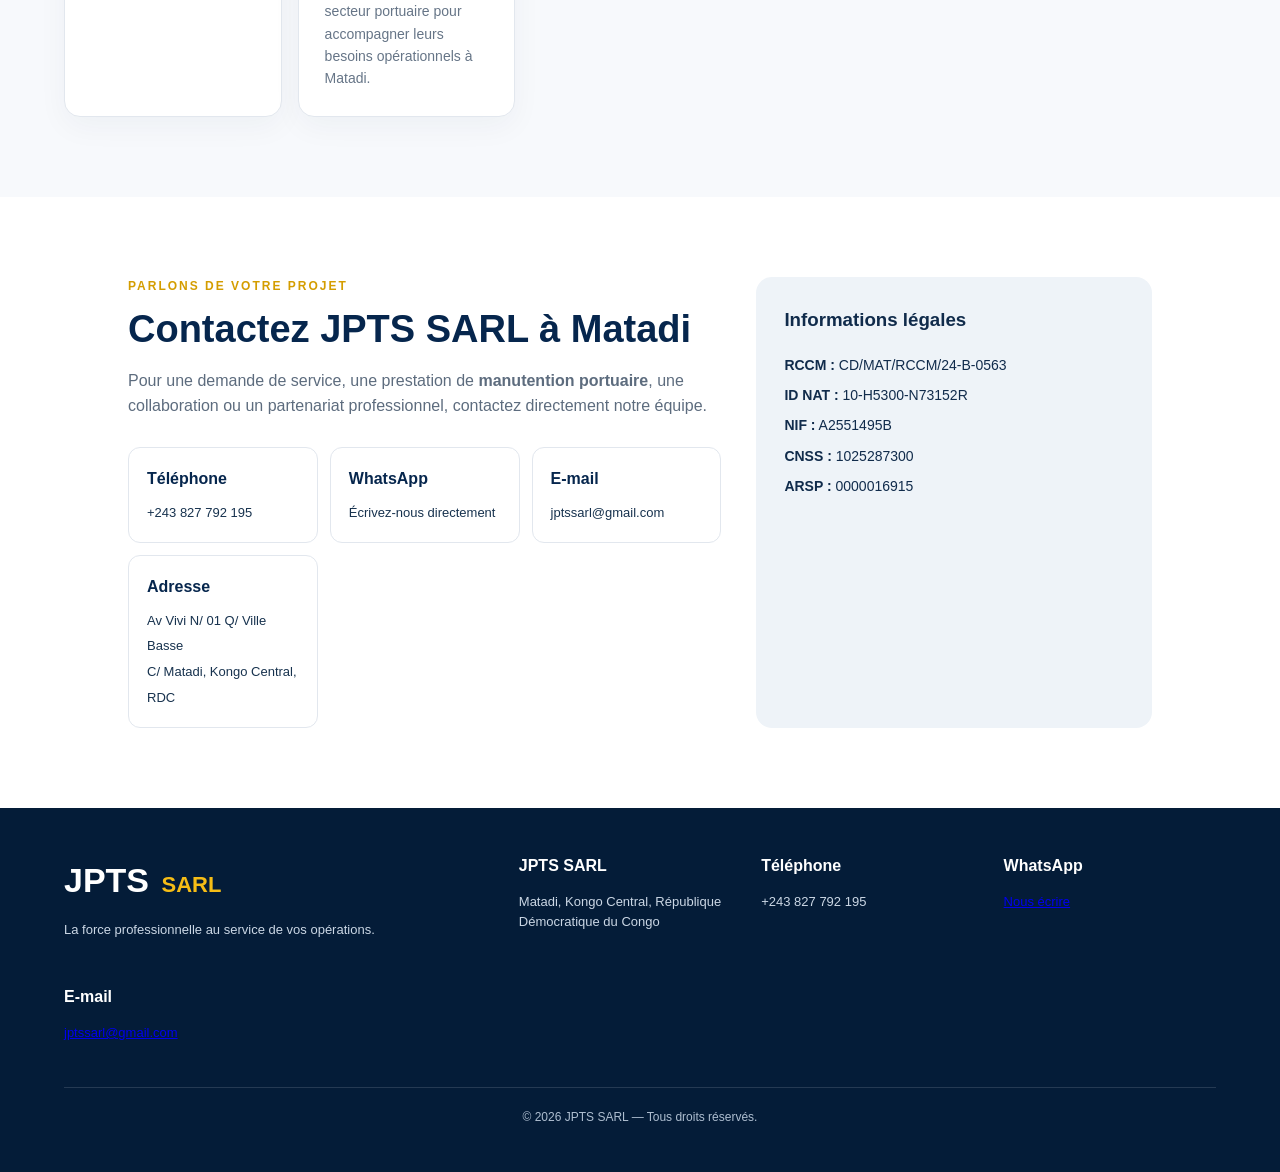
==== commit 80875cd5: "Update index.html" ====
--- a/index.html
+++ b/index.html
@@ -1,548 +1,1002 @@
-<!DOCTYPE html><html lang="fr">
+<!DOCTYPE html>
+<html lang="fr">
 <head>
+
   <meta charset="UTF-8">
-  <meta name="viewport" content="width=device-width, initial-scale=1.0">  <meta name="description" content="JPTS SARL — Jeunes Professionnels en Techniques et Services. Manutention portuaire, mise à disposition de personnel et suivi des opérations à Matadi, RDC.">  <meta name="keywords" content="JPTS SARL, manutention portuaire, Matadi, RDC, dockers, manutention, personnel portuaire">  <title>JPTS SARL | La force professionnelle au service de vos opérations</title>  <link rel="stylesheet" href="style.css">
-</head><body><header class="header">  <a class="brand" href="#accueil" aria-label="JPTS SARL">
-    <span class="brand-mark">⚓</span><span>
-  <b>JPTS</b>
-  <strong>SARL</strong>
-  <small>
-    JEUNES PROFESSIONNELS<br>
-    EN TECHNIQUES ET SERVICES
-  </small>
-</span>
-
-  </a><button class="menu" aria-label="Ouvrir le menu">☰</button>
+
+  <meta name="viewport" content="width=device-width, initial-scale=1.0">
+
+  <meta name="description" content="JPTS SARL à Matadi, Kongo Central : manutention portuaire, services de dockers, mise à disposition de personnel et suivi des opérations portuaires en RDC.">
+
+  <meta name="keywords" content="JPTS SARL, JPTS Matadi, manutention portuaire Matadi, dockers Matadi, manutention RDC, services portuaires Matadi, personnel portuaire RDC, Kongo Central, opérations portuaires">
+
+  <meta name="author" content="JPTS SARL">
+
+  <meta name="robots" content="index, follow">
+
+  <meta name="googlebot" content="index, follow">
+
+  <link rel="canonical" href="https://jpts-sarl.github.io/JPTS-SARL-/">
+
+  <title>JPTS SARL Matadi | Manutention portuaire et services de dockers en RDC</title>
+
+
+  <!-- PARTAGE FACEBOOK / WHATSAPP -->
+
+  <meta property="og:title" content="JPTS SARL | Manutention portuaire à Matadi">
+
+  <meta property="og:description" content="JPTS SARL est une société congolaise spécialisée dans la manutention portuaire, les services de dockers, la mise à disposition de personnel et le suivi des opérations à Matadi, RDC.">
+
+  <meta property="og:type" content="website">
+
+  <meta property="og:url" content="https://jpts-sarl.github.io/JPTS-SARL-/">
+
+  <meta property="og:image" content="https://jpts-sarl.github.io/JPTS-SARL-/bureau-jpts.jpg">
+
+  <meta property="og:locale" content="fr_FR">
+
+
+  <link rel="stylesheet" href="style.css">
+
+
+  <!-- DONNÉES STRUCTURÉES POUR GOOGLE -->
+
+  <script type="application/ld+json">
+  {
+    "@context": "https://schema.org",
+    "@type": "LocalBusiness",
+    "name": "JPTS SARL",
+    "alternateName": "Jeunes Professionnels en Techniques et Services",
+    "url": "https://jpts-sarl.github.io/JPTS-SARL-/",
+    "logo": "https://jpts-sarl.github.io/JPTS-SARL-/bureau-jpts.jpg",
+    "image": "https://jpts-sarl.github.io/JPTS-SARL-/bureau-jpts.jpg",
+    "description": "JPTS SARL est une société congolaise spécialisée dans la manutention portuaire, les services de dockers, la mise à disposition de personnel et le suivi des opérations portuaires à Matadi, Kongo Central, RDC.",
+    "telephone": "+243827792195",
+    "email": "jptssarl@gmail.com",
+    "address": {
+      "@type": "PostalAddress",
+      "streetAddress": "Av Vivi N/ 01 Q/ Ville Basse",
+      "addressLocality": "Matadi",
+      "addressRegion": "Kongo Central",
+      "addressCountry": "CD"
+    },
+    "areaServed": {
+      "@type": "AdministrativeArea",
+      "name": "Kongo Central"
+    },
+    "sameAs": [
+      "https://jpts-sarl.github.io/JPTS-SARL-/"
+    ]
+  }
+  </script>
+
+</head>
+
+
+<body>
+
+<header class="header">
+
+  <a class="brand" href="#accueil" aria-label="JPTS SARL - Manutention portuaire à Matadi">
+
+    <span class="brand-mark">⚓</span>
+
+    <span>
+      <b>JPTS</b>
+      <strong>SARL</strong>
+
+      <small>
+        JEUNES PROFESSIONNELS<br>
+        EN TECHNIQUES ET SERVICES
+      </small>
+    </span>
+
+  </a>
+
+
+  <button class="menu" aria-label="Ouvrir le menu">☰</button>
+
 
   <nav>
+
     <a class="active" href="#accueil">Accueil</a>
+
     <a href="#apropos">À propos</a>
+
     <a href="#services">Nos services</a>
+
     <a href="#realisations">Réalisations</a>
+
     <a href="#tenues">Nos tenues</a>
+
     <a href="#partenaires">Partenaires</a>
+
     <a href="#contact">Contact</a>
-  </nav>  <a class="btn btn-yellow header-btn" href="#contact">
+
+  </nav>
+
+
+  <a class="btn btn-yellow header-btn" href="#contact">
     Demande de service
-  </a></header><main><!-- ================= ACCUEIL ================= --><section id="accueil" class="hero">  <div class="hero-copy"><p class="eyebrow">
-  JPTS SARL • MATADI • RDC
-</p>
-
-<h1>
-  La force professionnelle
-  <br>
-  <span>au service de vos opérations.</span>
-</h1>
-
-<p class="lead">
-  JPTS SARL est une société congolaise spécialisée dans
-  la manutention portuaire, la mise à disposition de personnel
-  et le suivi des opérations.
-</p>
-
-<div class="actions">
-
-  <a class="btn btn-blue" href="#services">
-    Découvrir nos services →
   </a>
 
-  <a class="btn btn-yellow" href="#contact">
-    Nous contacter
-  </a>
+</header>
+
+
+<main>
+
+
+<!-- ================= ACCUEIL ================= -->
+
+<section id="accueil" class="hero">
+
+  <div class="hero-copy">
+
+    <p class="eyebrow">
+      JPTS SARL • MATADI • KONGO CENTRAL • RDC
+    </p>
+
+
+    <h1>
+      Manutention portuaire
+      <br>
+      <span>et services professionnels à Matadi</span>
+    </h1>
+
+
+    <p class="lead">
+
+      <strong>JPTS SARL — Jeunes Professionnels en Techniques et Services</strong>
+      est une société congolaise basée à Matadi, spécialisée dans la
+      <strong>manutention portuaire</strong>, les services de
+      <strong>dockers</strong>, la mise à disposition de personnel et le
+      suivi des opérations portuaires en République Démocratique du Congo.
+
+    </p>
+
+
+    <div class="actions">
+
+      <a class="btn btn-blue" href="#services">
+        Découvrir nos services →
+      </a>
+
+      <a class="btn btn-yellow" href="#contact">
+        Nous contacter
+      </a>
+
+    </div>
+
+  </div>
+
+
+  <div class="hero-visual">
+
+    <div class="port-art">
+
+      <div class="sun"></div>
+
+      <div class="crane c1"></div>
+
+      <div class="crane c2"></div>
+
+      <div class="ship">
+
+        <i></i>
+        <i></i>
+        <i></i>
+
+      </div>
+
+
+      <div class="workers">
+
+        <b></b>
+        <b></b>
+        <b></b>
+        <b></b>
+
+      </div>
+
+    </div>
+
+  </div>
+
+</section>
+
+
+<div class="slogan">
+
+  JPTS SARL
+
+  <span>
+    — La force professionnelle au service de vos opérations.
+  </span>
 
 </div>
 
-  </div>  <div class="hero-visual"><div class="port-art">
-
-  <div class="sun"></div>
-
-  <div class="crane c1"></div>
-  <div class="crane c2"></div>
-
-  <div class="ship">
-    <i></i>
-    <i></i>
-    <i></i>
-  </div>
-
-  <div class="workers">
-    <b></b>
-    <b></b>
-    <b></b>
-    <b></b>
-  </div>
-
-</div>
-
-  </div></section><div class="slogan">
-  JPTS SARL
-  <span>— La force professionnelle au service de vos opérations.</span>
-</div><!-- ================= SERVICES ================= --><section id="services" class="section">  <div class="section-head"><p class="eyebrow">
-  CE QUE NOUS FAISONS
-</p>
-
-<h2>
-  Nos services
-</h2>
-
-<p>
-  Des solutions opérationnelles adaptées aux besoins
-  de nos partenaires et clients.
-</p>
-
-  </div>  <div class="cards"><article class="card">
-
-  <div class="icon">⚓</div>
-
-  <h3>
-    Manutention portuaire
-  </h3>
-
-  <p>
-    Organisation et exécution des opérations de chargement,
-    déchargement et traitement des marchandises dans le respect
-    des exigences opérationnelles.
-  </p>
-
-</article>
-
-
-<article class="card">
-
-  <div class="icon">👥</div>
-
-  <h3>
-    Mise à disposition de personnel
-  </h3>
-
-  <p>
-    Mobilisation d'équipes opérationnelles adaptées aux besoins
-    des opérations portuaires et logistiques.
-  </p>
-
-</article>
-
-
-<article class="card">
-
-  <div class="icon">✓</div>
-
-  <h3>
-    Suivi des opérations
-  </h3>
-
-  <p>
-    Pointage, coordination des équipes et suivi rigoureux
-    des travaux réalisés sur le terrain.
-  </p>
-
-</article>
-
-
-<article class="card">
-
-  <div class="icon">🛡</div>
-
-  <h3>
-    Sécurité & discipline
-  </h3>
-
-  <p>
-    Une organisation fondée sur le respect des consignes,
-    des procédures de travail et de la discipline professionnelle.
-  </p>
-
-</article>
-
-
-<article class="card">
-
-  <div class="icon">🤝</div>
-
-  <h3>
-    Partenariat professionnel
-  </h3>
-
-  <p>
-    Une collaboration orientée vers la qualité du service,
-    la transparence et la satisfaction de nos partenaires.
-  </p>
-
-</article>
-
-  </div></section><!-- ================= A PROPOS ================= --><section id="apropos" class="section split">  <div><p class="eyebrow">
-  QUI SOMMES-NOUS ?
-</p>
-
-<h2>
-  À propos de JPTS SARL
-</h2>
-
-<p>
-  <b>JPTS SARL — Jeunes Professionnels en Techniques et Services</b>
-  est une société congolaise active dans la manutention
-  et les services opérationnels.
-</p>
-
-<p>
-  Notre mission est de mettre à la disposition de nos partenaires
-  des équipes organisées, disponibles et professionnelles,
-  avec un suivi rigoureux des opérations.
-</p>
-
-<p>
-  Basée à Matadi, dans la province du Kongo Central,
-  JPTS SARL accompagne les acteurs qui ont besoin
-  de solutions fiables pour leurs opérations.
-</p>
-
-
-<div class="values">
-
-  <span>Professionnalisme</span>
-  <span>Discipline</span>
-  <span>Sécurité</span>
-  <span>Ponctualité</span>
-  <span>Transparence</span>
-  <span>Esprit d'équipe</span>
-
-</div>
-
-  </div>  <figure class="photo-card"><img
-  src="bureau-jpts.jpg"
-  alt="Bureau de JPTS SARL à Matadi"
->
-
-<figcaption>
-  JPTS SARL — une organisation professionnelle au service
-  de ses partenaires.
-</figcaption>
-
-  </figure></section><!-- ================= REALISATIONS ================= --><section id="realisations" class="section dark-section">  <div class="section-head"><p class="eyebrow">
-  SUR LE TERRAIN
-</p>
-
-<h2>
-  Nos réalisations
-</h2>
-
-<p>
-  Découvrez une vidéo présentant l'activité et les opérations
-  professionnelles de JPTS SARL.
-</p>
-
-  </div>  <div class="video-wrap"><video
-  controls
-  preload="metadata"
-  poster="bureau-jpts.jpg"
->
-
-  <source
-    src="realisation-jpts.mp4"
-    type="video/mp4"
-  >
-
-  Votre navigateur ne prend pas en charge la vidéo.
-
-</video>
-
-  </div></section><!-- ================= TENUES ================= --><section id="tenues" class="section">  <div class="section-head"><p class="eyebrow">
-  IDENTITÉ DE NOS ÉQUIPES
-</p>
-
-<h2>
-  Nos tenues professionnelles
-</h2>
-
-<p>
-  L'identité professionnelle de nos équipes contribue
-  à une organisation claire et reconnaissable sur le terrain.
-</p>
-
-  </div>  <div class="uniforms"><div class="uniform">
-
-  <div class="uniform-visual navy">
-    JPTS
-    <br>
-    <small>SARL</small>
-  </div>
-
-  <h3>
-    Tenue classique
-  </h3>
-
-  <p>
-    Tenue professionnelle destinée aux activités
-    et interventions de nos équipes.
-  </p>
-
-</div>
-
-
-<div class="uniform">
-
-  <div class="uniform-visual hi">
-    JPTS
-    <br>
-    <small>SARL</small>
-  </div>
-
-  <h3>
-    Haute visibilité
-  </h3>
-
-  <p>
-    Tenue adaptée aux environnements opérationnels
-    nécessitant une meilleure visibilité.
-  </p>
-
-</div>
-
-
-<div class="uniform">
-
-  <div class="uniform-visual premium">
-    JPTS
-    <br>
-    <small>SARL</small>
-  </div>
-
-  <h3>
-    Tenue professionnelle
-  </h3>
-
-  <p>
-    Une présentation soignée qui renforce l'identité
-    et l'image professionnelle de JPTS SARL.
-  </p>
-
-</div>
-
-  </div></section><!-- ================= PARTENAIRES ================= --><section id="partenaires" class="section">  <div class="section-head"><p class="eyebrow">
-  NOS COLLABORATIONS
-</p>
-
-<h2>
-  Nos partenaires
-</h2>
-
-<p>
-  JPTS SARL développe des relations professionnelles
-  fondées sur la confiance, la qualité et le respect
-  des engagements.
-</p>
-
-  </div>  <div class="cards"><article class="card">
-
-  <div class="icon">🤝</div>
-
-  <h3>
-    SOCIMEX
-  </h3>
-
-  <p>
-    Partenaire dans le cadre des opérations portuaires
-    et de manutention.
-  </p>
-
-</article>
-
-
-<article class="card">
-
-  <div class="icon">⚓</div>
-
-  <h3>
-    Opérations portuaires
-  </h3>
-
-  <p>
-    JPTS SARL intervient auprès des acteurs du secteur
-    portuaire pour accompagner leurs besoins opérationnels.
-  </p>
-
-</article>
-
-  </div></section><!-- ================= CONTACT ================= --><section id="contact" class="section contact">  <div class="contact-main"><p class="eyebrow">
-  PARLONS DE VOTRE PROJET
-</p>
-
-<h2>
-  Contactez JPTS SARL
-</h2>
-
-<p>
-  Pour une demande de service, une collaboration ou
-  un partenariat professionnel, contactez directement
-  notre équipe.
-</p>
-
-
-<div class="contact-grid">
-
-
-  <a href="tel:+243827792195">
+
+
+<!-- ================= SERVICES ================= -->
+
+<section id="services" class="section">
+
+  <div class="section-head">
+
+    <p class="eyebrow">
+      NOS SERVICES À MATADI
+    </p>
+
+
+    <h2>
+      Manutention portuaire et services opérationnels
+    </h2>
+
+
+    <p>
+
+      JPTS SARL accompagne les entreprises et partenaires dans leurs
+      besoins de manutention, de personnel et de suivi des opérations
+      portuaires à Matadi et dans le Kongo Central.
+
+    </p>
+
+  </div>
+
+
+  <div class="cards">
+
+
+    <article class="card">
+
+      <div class="icon">⚓</div>
+
+      <h3>
+        Manutention portuaire
+      </h3>
+
+      <p>
+
+        Organisation et exécution des opérations de chargement,
+        déchargement et traitement des marchandises dans le respect
+        des exigences opérationnelles.
+
+      </p>
+
+    </article>
+
+
+
+    <article class="card">
+
+      <div class="icon">👥</div>
+
+      <h3>
+        Services de dockers
+      </h3>
+
+      <p>
+
+        Mobilisation et organisation d'équipes de dockers
+        pour accompagner les opérations portuaires et les besoins
+        de manutention des navires.
+
+      </p>
+
+    </article>
+
+
+
+    <article class="card">
+
+      <div class="icon">👥</div>
+
+      <h3>
+        Mise à disposition de personnel
+      </h3>
+
+      <p>
+
+        Mise à disposition d'équipes opérationnelles adaptées
+        aux besoins des entreprises, des opérations portuaires
+        et des activités logistiques.
+
+      </p>
+
+    </article>
+
+
+
+    <article class="card">
+
+      <div class="icon">✓</div>
+
+      <h3>
+        Suivi des opérations
+      </h3>
+
+      <p>
+
+        Pointage, coordination des équipes et suivi rigoureux
+        des travaux réalisés sur le terrain afin de contribuer
+        à la bonne exécution des opérations.
+
+      </p>
+
+    </article>
+
+
+
+    <article class="card">
+
+      <div class="icon">🛡</div>
+
+      <h3>
+        Sécurité & discipline
+      </h3>
+
+      <p>
+
+        Une organisation fondée sur le respect des consignes,
+        des procédures de travail et de la discipline professionnelle.
+
+      </p>
+
+    </article>
+
+
+
+    <article class="card">
+
+      <div class="icon">🤝</div>
+
+      <h3>
+        Partenariat professionnel
+      </h3>
+
+      <p>
+
+        Une collaboration orientée vers la qualité du service,
+        la transparence, la fiabilité et la satisfaction
+        de nos partenaires.
+
+      </p>
+
+    </article>
+
+
+  </div>
+
+</section>
+
+
+
+<!-- ================= A PROPOS ================= -->
+
+<section id="apropos" class="section split">
+
+  <div>
+
+    <p class="eyebrow">
+      QUI SOMMES-NOUS ?
+    </p>
+
+
+    <h2>
+      JPTS SARL à Matadi
+    </h2>
+
+
+    <p>
+
+      <strong>
+        JPTS SARL — Jeunes Professionnels en Techniques et Services
+      </strong>
+      est une société congolaise active dans la
+      <strong>manutention portuaire</strong> et les services
+      opérationnels.
+
+    </p>
+
+
+    <p>
+
+      Notre mission est de mettre à la disposition de nos partenaires
+      des équipes organisées, disponibles et professionnelles,
+      avec un suivi rigoureux des opérations.
+
+    </p>
+
+
+    <p>
+
+      Basée à <strong>Matadi, dans la province du Kongo Central</strong>,
+      JPTS SARL accompagne les acteurs qui ont besoin de solutions
+      fiables pour leurs opérations portuaires et logistiques.
+
+    </p>
+
+
+    <p>
+
+      Notre activité s'inscrit dans le développement des services
+      professionnels liés au secteur portuaire en
+      <strong>République Démocratique du Congo (RDC)</strong>.
+
+    </p>
+
+
+    <div class="values">
+
+      <span>Professionnalisme</span>
+
+      <span>Discipline</span>
+
+      <span>Sécurité</span>
+
+      <span>Ponctualité</span>
+
+      <span>Transparence</span>
+
+      <span>Esprit d'équipe</span>
+
+    </div>
+
+  </div>
+
+
+  <figure class="photo-card">
+
+    <img
+      src="bureau-jpts.jpg"
+      alt="Bureau de JPTS SARL, société de manutention portuaire à Matadi"
+    >
+
+
+    <figcaption>
+
+      JPTS SARL — une organisation professionnelle
+      au service de ses partenaires à Matadi.
+
+    </figcaption>
+
+  </figure>
+
+</section>
+
+
+
+<!-- ================= REALISATIONS ================= -->
+
+<section id="realisations" class="section dark-section">
+
+  <div class="section-head">
+
+    <p class="eyebrow">
+      SUR LE TERRAIN
+    </p>
+
+
+    <h2>
+      Nos réalisations en manutention portuaire
+    </h2>
+
+
+    <p>
+
+      Découvrez une vidéo présentant l'activité et les opérations
+      professionnelles de JPTS SARL.
+
+    </p>
+
+  </div>
+
+
+  <div class="video-wrap">
+
+    <video
+      controls
+      preload="metadata"
+      poster="bureau-jpts.jpg"
+    >
+
+      <source
+        src="realisation-jpts.mp4"
+        type="video/mp4"
+      >
+
+      Votre navigateur ne prend pas en charge la vidéo.
+
+    </video>
+
+  </div>
+
+</section>
+
+
+
+<!-- ================= TENUES ================= -->
+
+<section id="tenues" class="section">
+
+  <div class="section-head">
+
+    <p class="eyebrow">
+      IDENTITÉ DE NOS ÉQUIPES
+    </p>
+
+
+    <h2>
+      Nos tenues professionnelles
+    </h2>
+
+
+    <p>
+
+      L'identité professionnelle de nos équipes contribue
+      à une organisation claire et reconnaissable sur le terrain.
+
+    </p>
+
+  </div>
+
+
+  <div class="uniforms">
+
+
+    <div class="uniform">
+
+      <div class="uniform-visual navy">
+
+        JPTS
+        <br>
+
+        <small>SARL</small>
+
+      </div>
+
+
+      <h3>
+        Tenue classique
+      </h3>
+
+
+      <p>
+
+        Tenue professionnelle destinée aux activités
+        et interventions de nos équipes.
+
+      </p>
+
+    </div>
+
+
+
+    <div class="uniform">
+
+      <div class="uniform-visual hi">
+
+        JPTS
+        <br>
+
+        <small>SARL</small>
+
+      </div>
+
+
+      <h3>
+        Haute visibilité
+      </h3>
+
+
+      <p>
+
+        Tenue adaptée aux environnements opérationnels
+        nécessitant une meilleure visibilité.
+
+      </p>
+
+    </div>
+
+
+
+    <div class="uniform">
+
+      <div class="uniform-visual premium">
+
+        JPTS
+        <br>
+
+        <small>SARL</small>
+
+      </div>
+
+
+      <h3>
+        Tenue professionnelle
+      </h3>
+
+
+      <p>
+
+        Une présentation soignée qui renforce l'identité
+        et l'image professionnelle de JPTS SARL.
+
+      </p>
+
+    </div>
+
+
+  </div>
+
+</section>
+
+
+
+<!-- ================= PARTENAIRES ================= -->
+
+<section id="partenaires" class="section">
+
+  <div class="section-head">
+
+    <p class="eyebrow">
+      NOS COLLABORATIONS
+    </p>
+
+
+    <h2>
+      Nos partenaires
+    </h2>
+
+
+    <p>
+
+      JPTS SARL développe des relations professionnelles
+      fondées sur la confiance, la qualité et le respect
+      des engagements.
+
+    </p>
+
+  </div>
+
+
+  <div class="cards">
+
+
+    <article class="card">
+
+      <div class="icon">🤝</div>
+
+
+      <h3>
+        SOCIMEX
+      </h3>
+
+
+      <p>
+
+        Partenaire dans le cadre des opérations portuaires
+        et de manutention.
+
+      </p>
+
+    </article>
+
+
+
+    <article class="card">
+
+      <div class="icon">⚓</div>
+
+
+      <h3>
+        Opérations portuaires
+      </h3>
+
+
+      <p>
+
+        JPTS SARL intervient auprès des acteurs du secteur
+        portuaire pour accompagner leurs besoins opérationnels
+        à Matadi.
+
+      </p>
+
+    </article>
+
+
+  </div>
+
+</section>
+
+
+
+<!-- ================= CONTACT ================= -->
+
+<section id="contact" class="section contact">
+
+  <div class="contact-main">
+
+    <p class="eyebrow">
+      PARLONS DE VOTRE PROJET
+    </p>
+
+
+    <h2>
+      Contactez JPTS SARL à Matadi
+    </h2>
+
+
+    <p>
+
+      Pour une demande de service, une prestation de
+      <strong>manutention portuaire</strong>, une collaboration
+      ou un partenariat professionnel, contactez directement
+      notre équipe.
+
+    </p>
+
+
+    <div class="contact-grid">
+
+
+      <a href="tel:+243827792195">
+
+        <b>
+          Téléphone
+        </b>
+
+        <span>
+          +243 827 792 195
+        </span>
+
+      </a>
+
+
+
+      <a
+        href="https://wa.me/243827792195"
+        target="_blank"
+        rel="noopener"
+      >
+
+        <b>
+          WhatsApp
+        </b>
+
+        <span>
+          Écrivez-nous directement
+        </span>
+
+      </a>
+
+
+
+      <a href="mailto:jptssarl@gmail.com">
+
+        <b>
+          E-mail
+        </b>
+
+        <span>
+          jptssarl@gmail.com
+        </span>
+
+      </a>
+
+
+
+      <div>
+
+        <b>
+          Adresse
+        </b>
+
+        <span>
+
+          Av Vivi N/ 01 Q/ Ville Basse
+          <br>
+          C/ Matadi, Kongo Central, RDC
+
+        </span>
+
+      </div>
+
+
+    </div>
+
+  </div>
+
+
+  <div class="legal">
+
+    <h3>
+      Informations légales
+    </h3>
+
+
+    <p>
+      <b>RCCM :</b>
+      CD/MAT/RCCM/24-B-0563
+    </p>
+
+
+    <p>
+      <b>ID NAT :</b>
+      10-H5300-N73152R
+    </p>
+
+
+    <p>
+      <b>NIF :</b>
+      A2551495B
+    </p>
+
+
+    <p>
+      <b>CNSS :</b>
+      1025287300
+    </p>
+
+
+    <p>
+      <b>ARSP :</b>
+      0000016915
+    </p>
+
+  </div>
+
+</section>
+
+
+</main>
+
+
+
+<!-- ================= FOOTER ================= -->
+
+<footer>
+
+
+  <div class="footer-brand">
+
+    <b>JPTS</b>
+
+    <strong>SARL</strong>
+
+
+    <p>
+
+      La force professionnelle au service de vos opérations.
+
+    </p>
+
+  </div>
+
+
+
+  <div>
+
+    <b>
+      JPTS SARL
+    </b>
+
+
+    <p>
+
+      Matadi, Kongo Central,
+      République Démocratique du Congo
+
+    </p>
+
+  </div>
+
+
+
+  <div>
 
     <b>
       Téléphone
     </b>
 
-    <span>
+
+    <p>
       +243 827 792 195
-    </span>
-
-  </a>
-
-
-  <a
-    href="https://wa.me/243827792195"
-    target="_blank"
-    rel="noopener"
-  >
+    </p>
+
+  </div>
+
+
+
+  <div>
 
     <b>
       WhatsApp
     </b>
 
-    <span>
-      Écrivez-nous directement
-    </span>
-
-  </a>
-
-
-  <a href="mailto:jptssarl@gmail.com">
+
+    <p>
+
+      <a
+        href="https://wa.me/243827792195"
+        target="_blank"
+        rel="noopener"
+      >
+        Nous écrire
+      </a>
+
+    </p>
+
+  </div>
+
+
+
+  <div>
 
     <b>
       E-mail
     </b>
 
-    <span>
-      jptssarl@gmail.com
-    </span>
-
-  </a>
-
-
-  <div>
-
-    <b>
-      Adresse
-    </b>
-
-    <span>
-      Av Vivi N/ 01 Q/ Ville Basse
-      <br>
-      C/ Matadi, Kongo Central, RDC
-    </span>
-
-  </div>
-
-</div>
-
-  </div>  <div class="legal"><h3>
-  Informations légales
-</h3>
-
-<p>
-  <b>RCCM :</b>
-  CD/MAT/RCCM/24-B-0563
-</p>
-
-<p>
-  <b>ID NAT :</b>
-  10-H5300-N73152R
-</p>
-
-<p>
-  <b>NIF :</b>
-  A2551495B
-</p>
-
-<p>
-  <b>CNSS :</b>
-  1025287300
-</p>
-
-<p>
-  <b>ARSP :</b>
-  0000016915
-</p>
-
-  </div></section></main><!-- ================= FOOTER ================= --><footer>  <div class="footer-brand"><b>JPTS</b>
-<strong>SARL</strong>
-
-<p>
-  La force professionnelle au service de vos opérations.
-</p>
-
-  </div>  <div><b>
-  JPTS SARL
-</b>
-
-<p>
-  Matadi, Kongo Central,
-  République Démocratique du Congo
-</p>
-
-  </div>  <div><b>
-  Téléphone
-</b>
-
-<p>
-  +243 827 792 195
-</p>
-
-  </div>  <div><b>
-  WhatsApp
-</b>
-
-<p>
-  <a
-    href="https://wa.me/243827792195"
-    target="_blank"
-    rel="noopener"
-  >
-    Nous écrire
-  </a>
-</p>
-
-  </div>  <div><b>
-  E-mail
-</b>
-
-<p>
-  <a href="mailto:jptssarl@gmail.com">
-    jptssarl@gmail.com
-  </a>
-</p>
-
-  </div>  <div class="copyright">© 2026 JPTS SARL — Tous droits réservés.
-
-  </div></footer><!-- ================= SCRIPT ================= --><script>
+
+    <p>
+
+      <a href="mailto:jptssarl@gmail.com">
+        jptssarl@gmail.com
+      </a>
+
+    </p>
+
+  </div>
+
+
+
+  <div class="copyright">
+
+    © 2026 JPTS SARL — Tous droits réservés.
+
+  </div>
+
+
+</footer>
+
+
+
+<!-- ================= SCRIPT ================= -->
+
+<script>
 
 const menu = document.querySelector('.menu');
+
 const nav = document.querySelector('nav');
 
+
 if (menu && nav) {
 
   menu.addEventListener('click', () => {
+
     nav.classList.toggle('open');
+
   });
 
 }
 
+
 document.querySelectorAll('nav a').forEach(a => {
 
   a.addEventListener('click', () => {
 
     if (nav) {
+
       nav.classList.remove('open');
+
     }
 
   });
 
 });
 
-</script></body>
-  </html>
+</script>
+
+
+</body>
+</html>
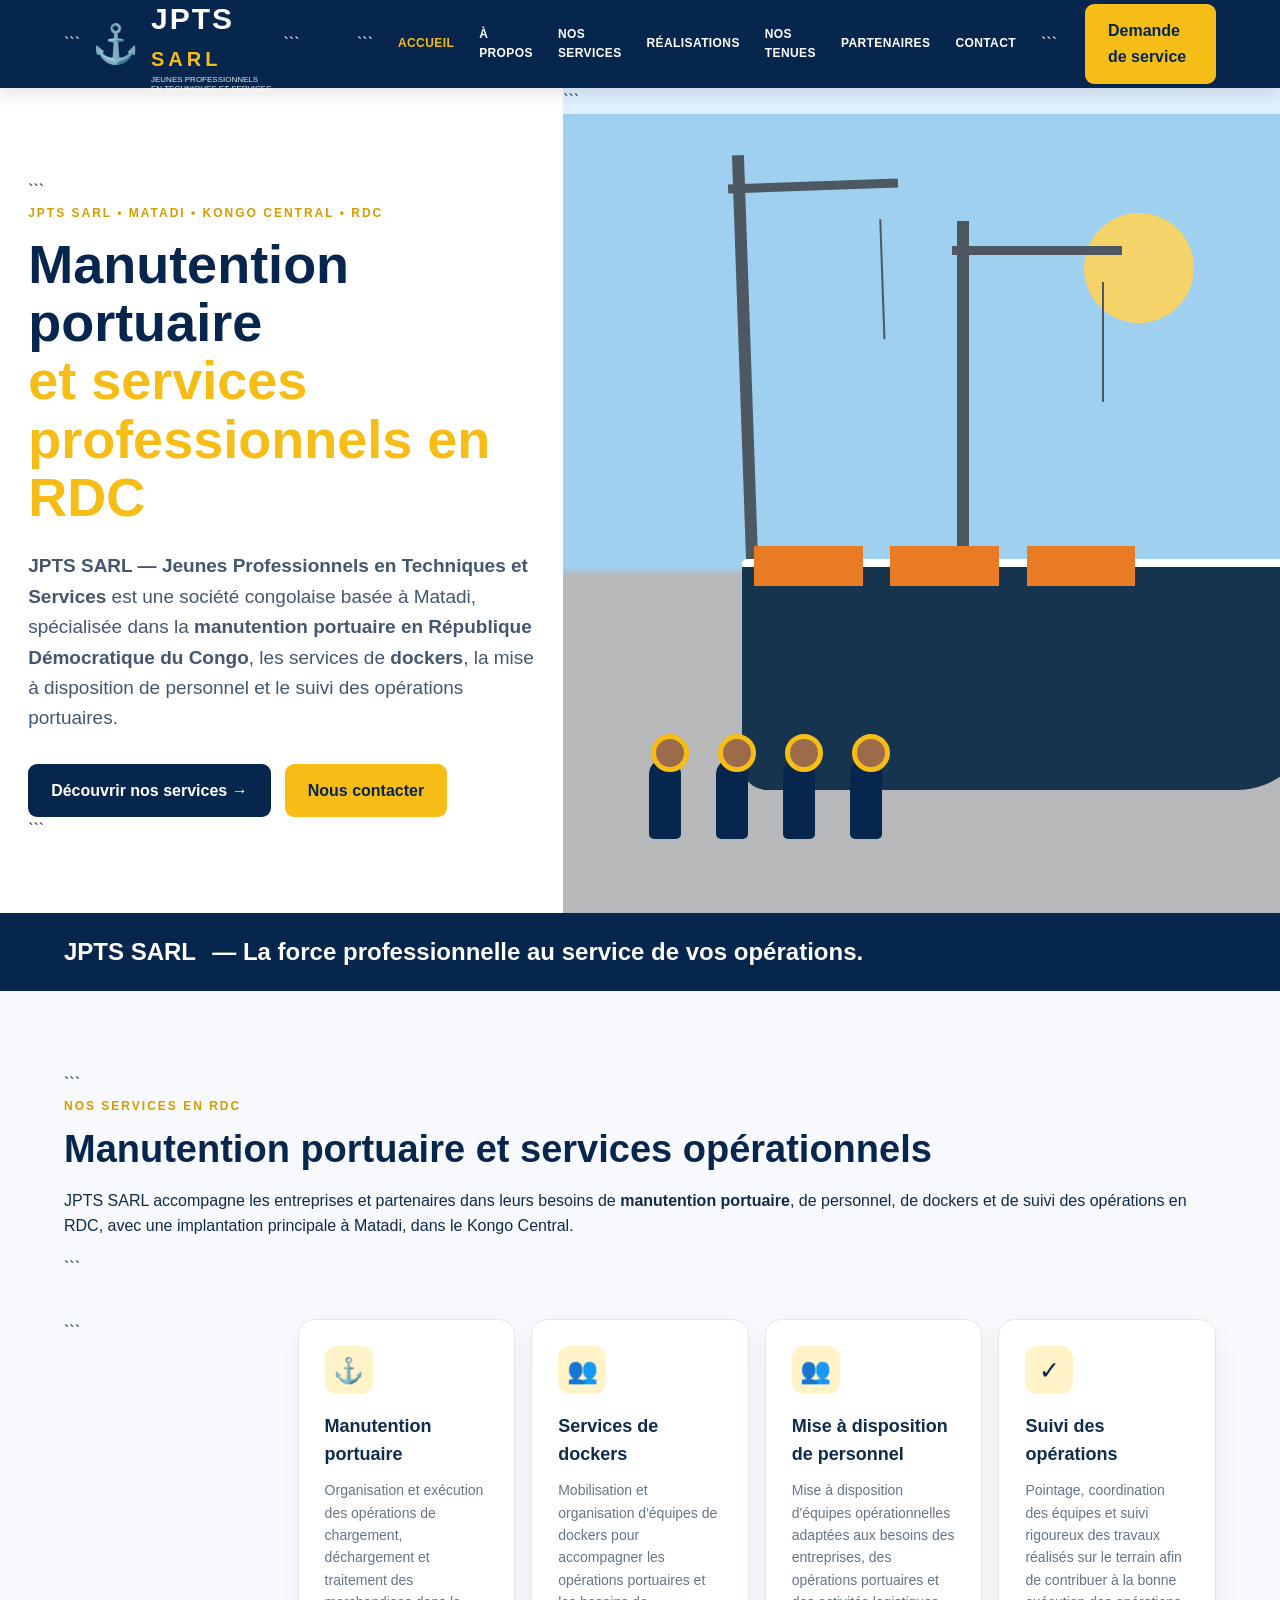
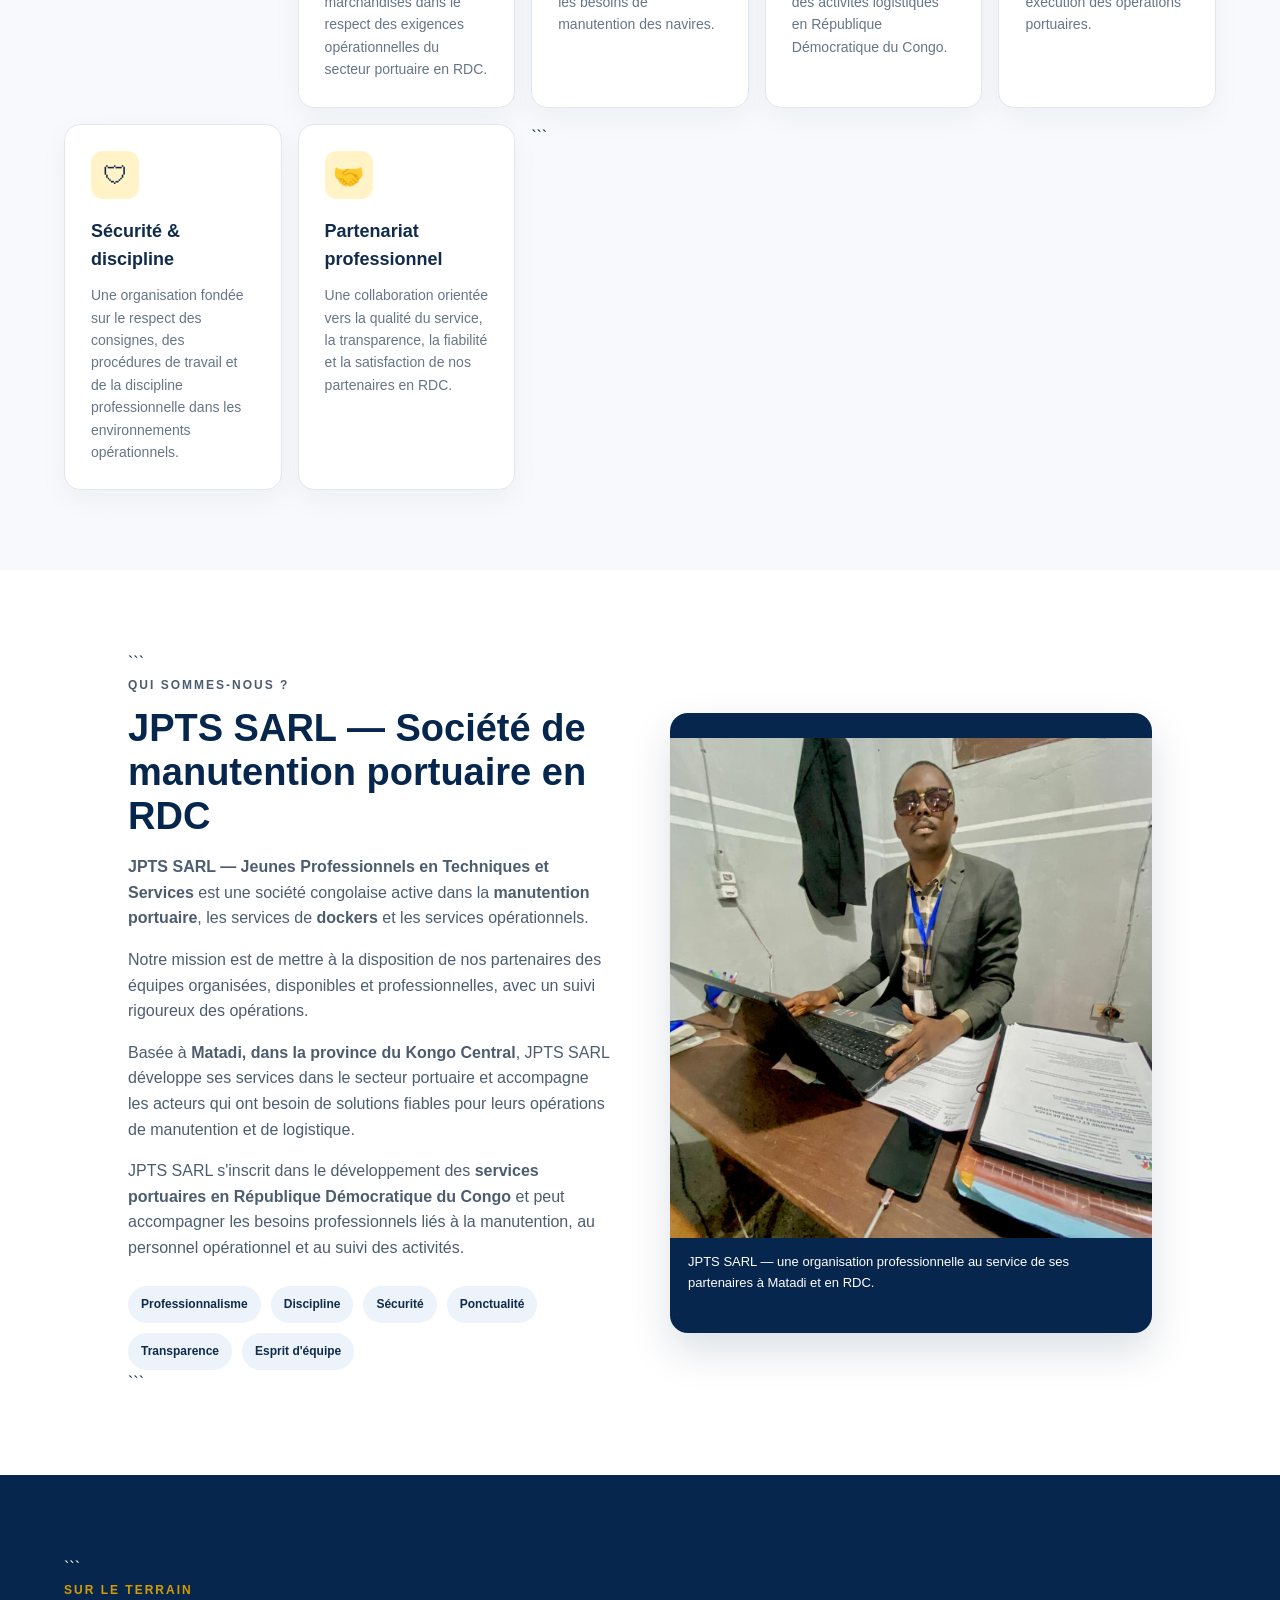
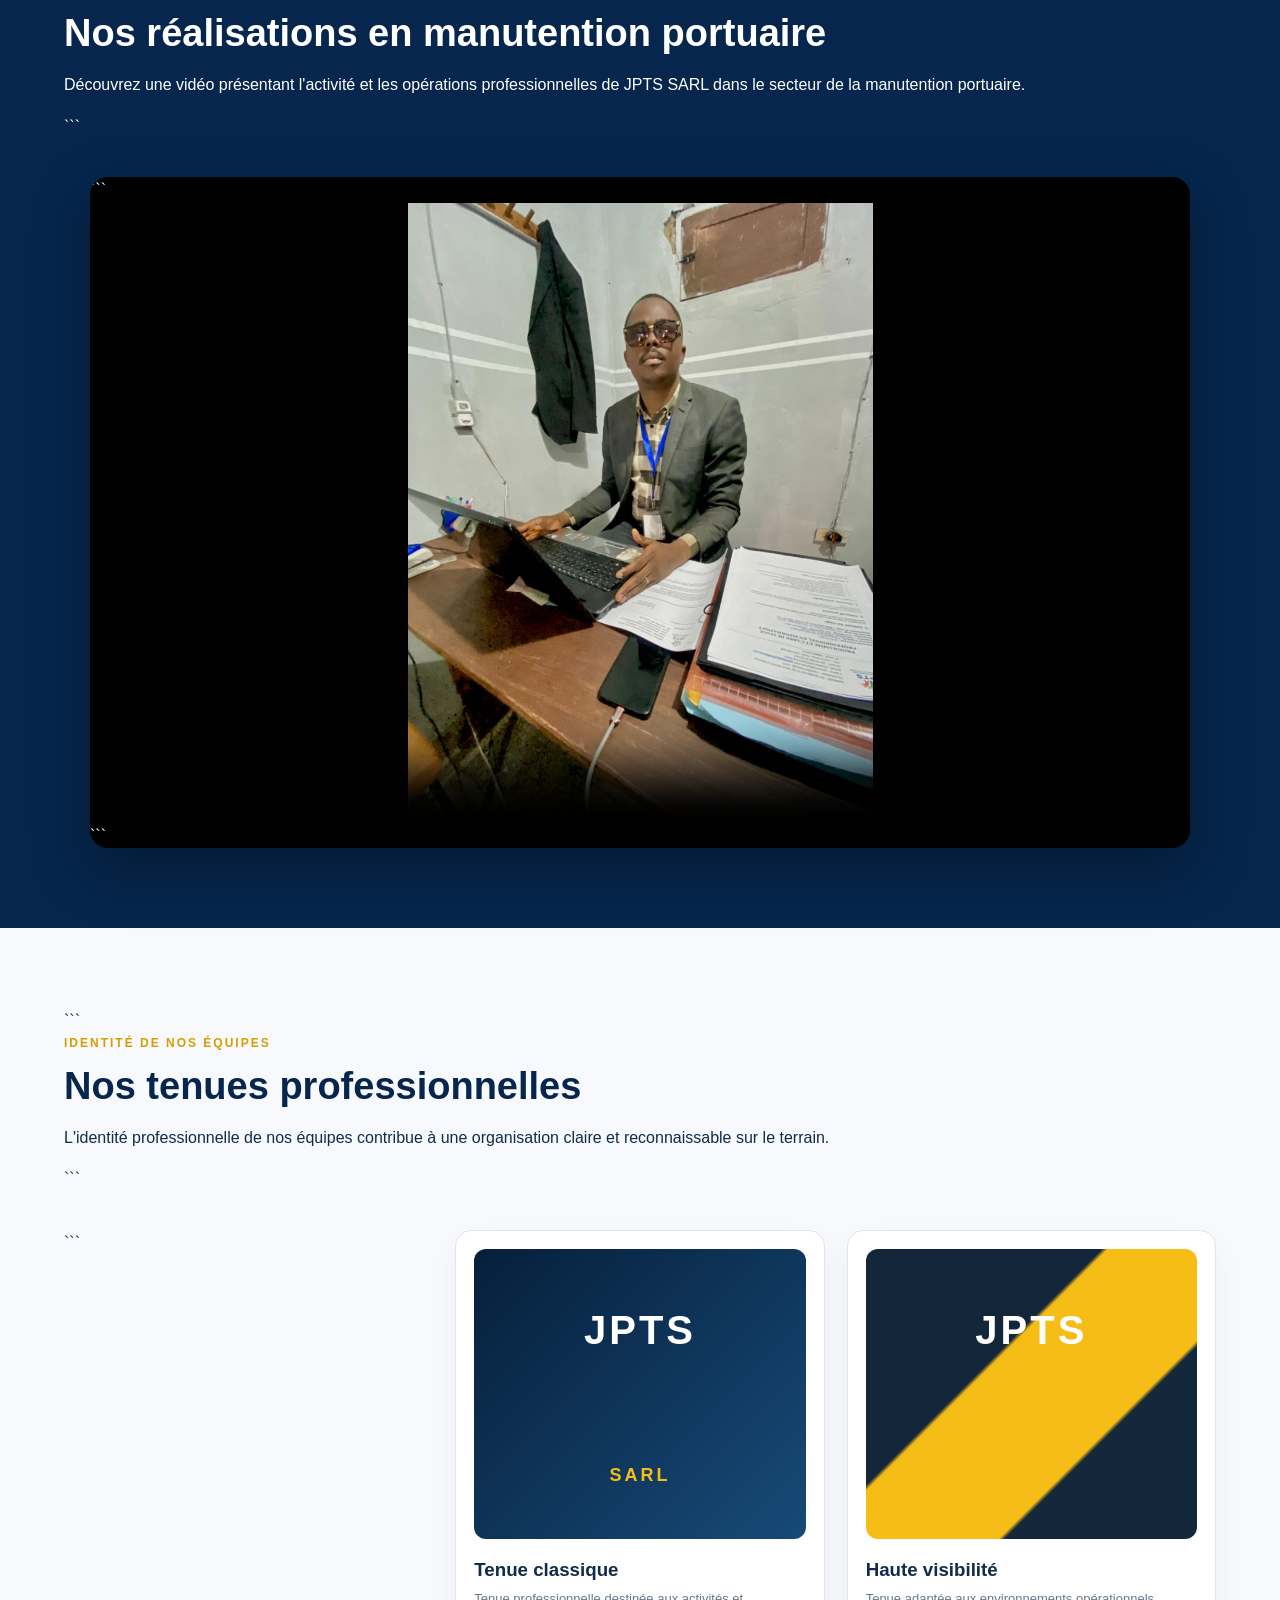
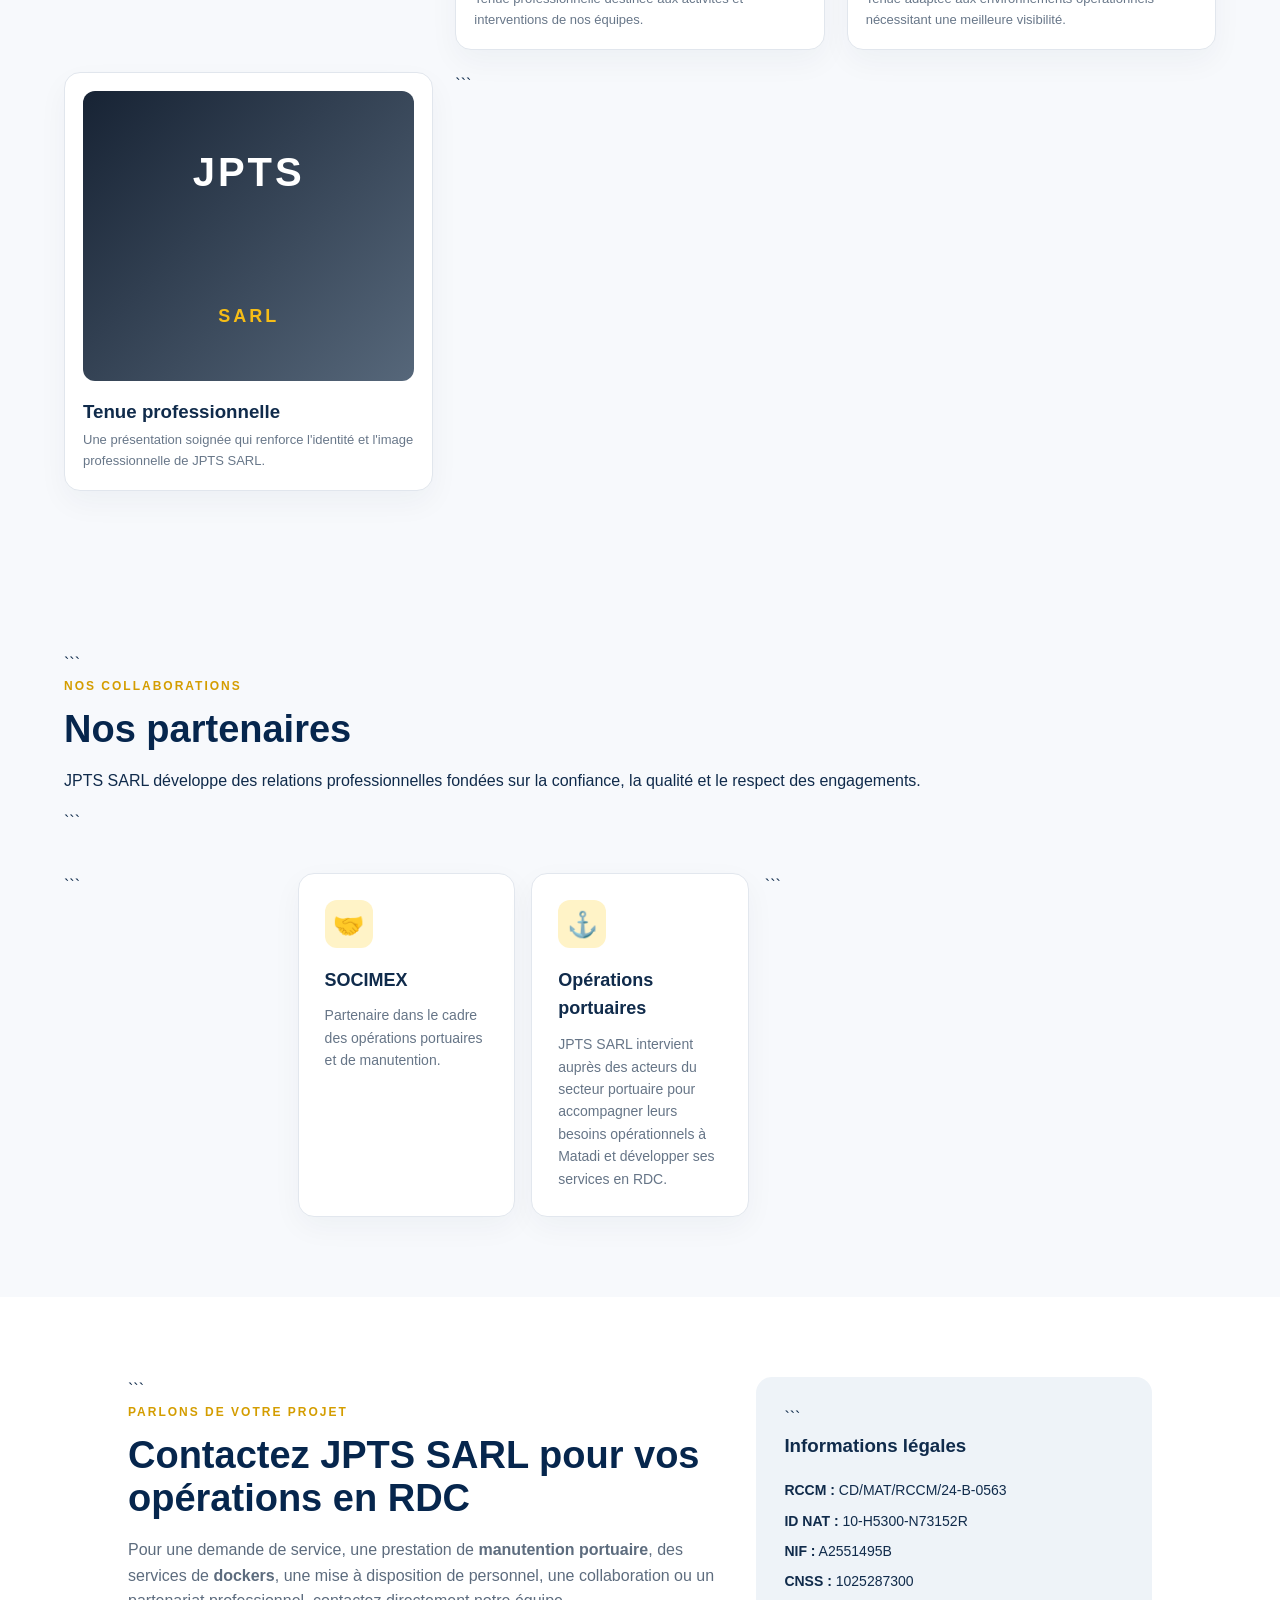
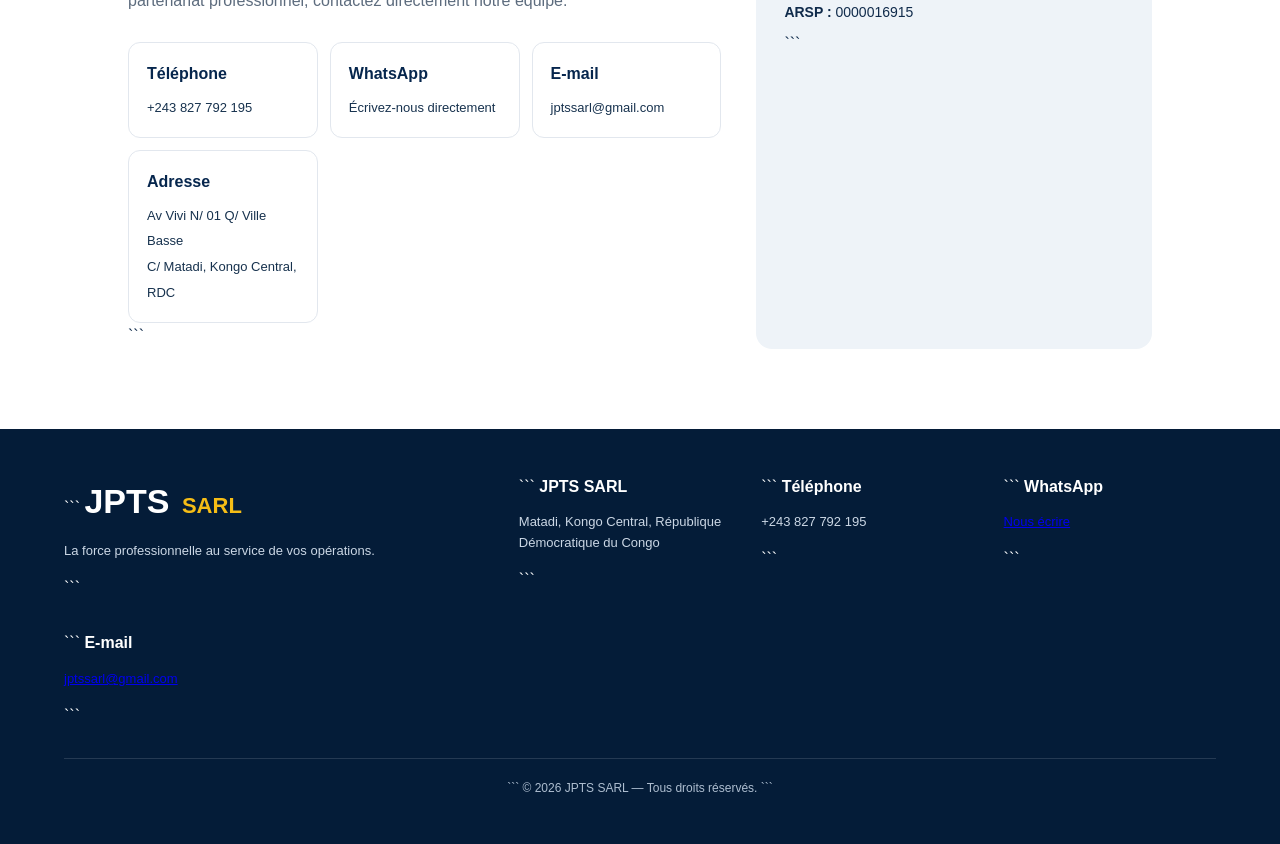
==== commit dc1c0822: "Update index.html" ====
--- a/index.html
+++ b/index.html
@@ -1,4 +1,5 @@
 <!DOCTYPE html>
+
 <html lang="fr">
 <head>
 
@@ -6,9 +7,9 @@
 
   <meta name="viewport" content="width=device-width, initial-scale=1.0">
 
-  <meta name="description" content="JPTS SARL à Matadi, Kongo Central : manutention portuaire, services de dockers, mise à disposition de personnel et suivi des opérations portuaires en RDC.">
-
-  <meta name="keywords" content="JPTS SARL, JPTS Matadi, manutention portuaire Matadi, dockers Matadi, manutention RDC, services portuaires Matadi, personnel portuaire RDC, Kongo Central, opérations portuaires">
+  <meta name="description" content="JPTS SARL est une société congolaise de manutention portuaire en RDC, basée à Matadi, spécialisée dans les services de dockers, la mise à disposition de personnel et le suivi des opérations portuaires.">
+
+  <meta name="keywords" content="JPTS SARL, JPTS RDC, JPTS Matadi, manutention portuaire RDC, manutention portuaire Matadi, société de manutention RDC, services de dockers RDC, dockers Matadi, personnel portuaire RDC, services portuaires RDC, opérations portuaires RDC, Kongo Central">
 
   <meta name="author" content="JPTS SARL">
 
@@ -18,14 +19,13 @@
 
   <link rel="canonical" href="https://jpts-sarl.github.io/JPTS-SARL-/">
 
-  <title>JPTS SARL Matadi | Manutention portuaire et services de dockers en RDC</title>
-
+  <title>JPTS SARL | Manutention portuaire en RDC, dockers et services portuaires</title>
 
   <!-- PARTAGE FACEBOOK / WHATSAPP -->
 
-  <meta property="og:title" content="JPTS SARL | Manutention portuaire à Matadi">
-
-  <meta property="og:description" content="JPTS SARL est une société congolaise spécialisée dans la manutention portuaire, les services de dockers, la mise à disposition de personnel et le suivi des opérations à Matadi, RDC.">
+  <meta property="og:title" content="JPTS SARL | Manutention portuaire en RDC">
+
+  <meta property="og:description" content="JPTS SARL, société congolaise basée à Matadi, spécialisée dans la manutention portuaire, les services de dockers, la mise à disposition de personnel et le suivi des opérations portuaires en RDC.">
 
   <meta property="og:type" content="website">
 
@@ -33,11 +33,9 @@
 
   <meta property="og:image" content="https://jpts-sarl.github.io/JPTS-SARL-/bureau-jpts.jpg">
 
-  <meta property="og:locale" content="fr_FR">
-
+  <meta property="og:locale" content="fr_CD">
 
   <link rel="stylesheet" href="style.css">
-
 
   <!-- DONNÉES STRUCTURÉES POUR GOOGLE -->
 
@@ -50,7 +48,7 @@
     "url": "https://jpts-sarl.github.io/JPTS-SARL-/",
     "logo": "https://jpts-sarl.github.io/JPTS-SARL-/bureau-jpts.jpg",
     "image": "https://jpts-sarl.github.io/JPTS-SARL-/bureau-jpts.jpg",
-    "description": "JPTS SARL est une société congolaise spécialisée dans la manutention portuaire, les services de dockers, la mise à disposition de personnel et le suivi des opérations portuaires à Matadi, Kongo Central, RDC.",
+    "description": "JPTS SARL est une société congolaise spécialisée dans la manutention portuaire, les services de dockers, la mise à disposition de personnel et le suivi des opérations portuaires en République Démocratique du Congo.",
     "telephone": "+243827792195",
     "email": "jptssarl@gmail.com",
     "address": {
@@ -60,10 +58,16 @@
       "addressRegion": "Kongo Central",
       "addressCountry": "CD"
     },
-    "areaServed": {
-      "@type": "AdministrativeArea",
-      "name": "Kongo Central"
-    },
+    "areaServed": [
+      {
+        "@type": "Country",
+        "name": "République Démocratique du Congo"
+      },
+      {
+        "@type": "AdministrativeArea",
+        "name": "Kongo Central"
+      }
+    ],
     "sameAs": [
       "https://jpts-sarl.github.io/JPTS-SARL-/"
     ]
@@ -72,49 +76,49 @@
 
 </head>
 
-
 <body>
 
 <header class="header">
 
-  <a class="brand" href="#accueil" aria-label="JPTS SARL - Manutention portuaire à Matadi">
-
-    <span class="brand-mark">⚓</span>
-
-    <span>
-      <b>JPTS</b>
-      <strong>SARL</strong>
-
-      <small>
-        JEUNES PROFESSIONNELS<br>
-        EN TECHNIQUES ET SERVICES
-      </small>
-    </span>
+  <a class="brand" href="#accueil" aria-label="JPTS SARL - Manutention portuaire en RDC">
+
+```
+<span class="brand-mark">⚓</span>
+
+<span>
+  <b>JPTS</b>
+  <strong>SARL</strong>
+
+  <small>
+    JEUNES PROFESSIONNELS<br>
+    EN TECHNIQUES ET SERVICES
+  </small>
+</span>
+```
 
   </a>
 
-
-  <button class="menu" aria-label="Ouvrir le menu">☰</button>
-
+<button class="menu" aria-label="Ouvrir le menu">☰</button>
 
   <nav>
 
-    <a class="active" href="#accueil">Accueil</a>
-
-    <a href="#apropos">À propos</a>
-
-    <a href="#services">Nos services</a>
-
-    <a href="#realisations">Réalisations</a>
-
-    <a href="#tenues">Nos tenues</a>
-
-    <a href="#partenaires">Partenaires</a>
-
-    <a href="#contact">Contact</a>
+```
+<a class="active" href="#accueil">Accueil</a>
+
+<a href="#apropos">À propos</a>
+
+<a href="#services">Nos services</a>
+
+<a href="#realisations">Réalisations</a>
+
+<a href="#tenues">Nos tenues</a>
+
+<a href="#partenaires">Partenaires</a>
+
+<a href="#contact">Contact</a>
+```
 
   </nav>
-
 
   <a class="btn btn-yellow header-btn" href="#contact">
     Demande de service
@@ -122,92 +126,92 @@
 
 </header>
 
-
 <main>
 
-
 <!-- ================= ACCUEIL ================= -->
 
 <section id="accueil" class="hero">
 
   <div class="hero-copy">
 
-    <p class="eyebrow">
-      JPTS SARL • MATADI • KONGO CENTRAL • RDC
-    </p>
-
-
-    <h1>
-      Manutention portuaire
-      <br>
-      <span>et services professionnels à Matadi</span>
-    </h1>
-
-
-    <p class="lead">
-
-      <strong>JPTS SARL — Jeunes Professionnels en Techniques et Services</strong>
-      est une société congolaise basée à Matadi, spécialisée dans la
-      <strong>manutention portuaire</strong>, les services de
-      <strong>dockers</strong>, la mise à disposition de personnel et le
-      suivi des opérations portuaires en République Démocratique du Congo.
-
-    </p>
-
-
-    <div class="actions">
-
-      <a class="btn btn-blue" href="#services">
-        Découvrir nos services →
-      </a>
-
-      <a class="btn btn-yellow" href="#contact">
-        Nous contacter
-      </a>
-
-    </div>
-
-  </div>
-
+```
+<p class="eyebrow">
+  JPTS SARL • MATADI • KONGO CENTRAL • RDC
+</p>
+
+
+<h1>
+  Manutention portuaire
+  <br>
+  <span>et services professionnels en RDC</span>
+</h1>
+
+
+<p class="lead">
+
+  <strong>JPTS SARL — Jeunes Professionnels en Techniques et Services</strong>
+  est une société congolaise basée à Matadi, spécialisée dans la
+  <strong>manutention portuaire en République Démocratique du Congo</strong>,
+  les services de <strong>dockers</strong>, la mise à disposition de
+  personnel et le suivi des opérations portuaires.
+
+</p>
+
+
+<div class="actions">
+
+  <a class="btn btn-blue" href="#services">
+    Découvrir nos services →
+  </a>
+
+  <a class="btn btn-yellow" href="#contact">
+    Nous contacter
+  </a>
+
+</div>
+```
+
+  </div>
 
   <div class="hero-visual">
 
-    <div class="port-art">
-
-      <div class="sun"></div>
-
-      <div class="crane c1"></div>
-
-      <div class="crane c2"></div>
-
-      <div class="ship">
-
-        <i></i>
-        <i></i>
-        <i></i>
-
-      </div>
-
-
-      <div class="workers">
-
-        <b></b>
-        <b></b>
-        <b></b>
-        <b></b>
-
-      </div>
-
-    </div>
+```
+<div class="port-art">
+
+  <div class="sun"></div>
+
+  <div class="crane c1"></div>
+
+  <div class="crane c2"></div>
+
+  <div class="ship">
+
+    <i></i>
+    <i></i>
+    <i></i>
+
+  </div>
+
+
+  <div class="workers">
+
+    <b></b>
+    <b></b>
+    <b></b>
+    <b></b>
+
+  </div>
+
+</div>
+```
 
   </div>
 
 </section>
 
-
 <div class="slogan">
 
-  JPTS SARL
+JPTS SARL
 
   <span>
     — La force professionnelle au service de vos opérations.
@@ -215,752 +219,753 @@
 
 </div>
 
-
-
 <!-- ================= SERVICES ================= -->
 
 <section id="services" class="section">
 
   <div class="section-head">
 
-    <p class="eyebrow">
-      NOS SERVICES À MATADI
-    </p>
-
-
-    <h2>
-      Manutention portuaire et services opérationnels
-    </h2>
-
-
-    <p>
-
-      JPTS SARL accompagne les entreprises et partenaires dans leurs
-      besoins de manutention, de personnel et de suivi des opérations
-      portuaires à Matadi et dans le Kongo Central.
-
-    </p>
-
-  </div>
-
+```
+<p class="eyebrow">
+  NOS SERVICES EN RDC
+</p>
+
+
+<h2>
+  Manutention portuaire et services opérationnels
+</h2>
+
+
+<p>
+
+  JPTS SARL accompagne les entreprises et partenaires dans leurs
+  besoins de <strong>manutention portuaire</strong>, de personnel,
+  de dockers et de suivi des opérations en RDC, avec une implantation
+  principale à Matadi, dans le Kongo Central.
+
+</p>
+```
+
+  </div>
 
   <div class="cards">
 
-
-    <article class="card">
-
-      <div class="icon">⚓</div>
-
-      <h3>
-        Manutention portuaire
-      </h3>
-
-      <p>
-
-        Organisation et exécution des opérations de chargement,
-        déchargement et traitement des marchandises dans le respect
-        des exigences opérationnelles.
-
-      </p>
-
-    </article>
-
-
-
-    <article class="card">
-
-      <div class="icon">👥</div>
-
-      <h3>
-        Services de dockers
-      </h3>
-
-      <p>
-
-        Mobilisation et organisation d'équipes de dockers
-        pour accompagner les opérations portuaires et les besoins
-        de manutention des navires.
-
-      </p>
-
-    </article>
-
-
-
-    <article class="card">
-
-      <div class="icon">👥</div>
-
-      <h3>
-        Mise à disposition de personnel
-      </h3>
-
-      <p>
-
-        Mise à disposition d'équipes opérationnelles adaptées
-        aux besoins des entreprises, des opérations portuaires
-        et des activités logistiques.
-
-      </p>
-
-    </article>
-
-
-
-    <article class="card">
-
-      <div class="icon">✓</div>
-
-      <h3>
-        Suivi des opérations
-      </h3>
-
-      <p>
-
-        Pointage, coordination des équipes et suivi rigoureux
-        des travaux réalisés sur le terrain afin de contribuer
-        à la bonne exécution des opérations.
-
-      </p>
-
-    </article>
-
-
-
-    <article class="card">
-
-      <div class="icon">🛡</div>
-
-      <h3>
-        Sécurité & discipline
-      </h3>
-
-      <p>
-
-        Une organisation fondée sur le respect des consignes,
-        des procédures de travail et de la discipline professionnelle.
-
-      </p>
-
-    </article>
-
-
-
-    <article class="card">
-
-      <div class="icon">🤝</div>
-
-      <h3>
-        Partenariat professionnel
-      </h3>
-
-      <p>
-
-        Une collaboration orientée vers la qualité du service,
-        la transparence, la fiabilité et la satisfaction
-        de nos partenaires.
-
-      </p>
-
-    </article>
-
+```
+<article class="card">
+
+  <div class="icon">⚓</div>
+
+  <h3>
+    Manutention portuaire
+  </h3>
+
+  <p>
+
+    Organisation et exécution des opérations de chargement,
+    déchargement et traitement des marchandises dans le respect
+    des exigences opérationnelles du secteur portuaire en RDC.
+
+  </p>
+
+</article>
+
+
+
+<article class="card">
+
+  <div class="icon">👥</div>
+
+  <h3>
+    Services de dockers
+  </h3>
+
+  <p>
+
+    Mobilisation et organisation d'équipes de dockers
+    pour accompagner les opérations portuaires et les besoins
+    de manutention des navires.
+
+  </p>
+
+</article>
+
+
+
+<article class="card">
+
+  <div class="icon">👥</div>
+
+  <h3>
+    Mise à disposition de personnel
+  </h3>
+
+  <p>
+
+    Mise à disposition d'équipes opérationnelles adaptées
+    aux besoins des entreprises, des opérations portuaires
+    et des activités logistiques en République Démocratique du Congo.
+
+  </p>
+
+</article>
+
+
+
+<article class="card">
+
+  <div class="icon">✓</div>
+
+  <h3>
+    Suivi des opérations
+  </h3>
+
+  <p>
+
+    Pointage, coordination des équipes et suivi rigoureux
+    des travaux réalisés sur le terrain afin de contribuer
+    à la bonne exécution des opérations portuaires.
+
+  </p>
+
+</article>
+
+
+
+<article class="card">
+
+  <div class="icon">🛡</div>
+
+  <h3>
+    Sécurité & discipline
+  </h3>
+
+  <p>
+
+    Une organisation fondée sur le respect des consignes,
+    des procédures de travail et de la discipline professionnelle
+    dans les environnements opérationnels.
+
+  </p>
+
+</article>
+
+
+
+<article class="card">
+
+  <div class="icon">🤝</div>
+
+  <h3>
+    Partenariat professionnel
+  </h3>
+
+  <p>
+
+    Une collaboration orientée vers la qualité du service,
+    la transparence, la fiabilité et la satisfaction
+    de nos partenaires en RDC.
+
+  </p>
+
+</article>
+```
 
   </div>
 
 </section>
 
-
-
 <!-- ================= A PROPOS ================= -->
 
 <section id="apropos" class="section split">
 
   <div>
 
-    <p class="eyebrow">
-      QUI SOMMES-NOUS ?
-    </p>
-
-
-    <h2>
-      JPTS SARL à Matadi
-    </h2>
-
-
-    <p>
-
-      <strong>
-        JPTS SARL — Jeunes Professionnels en Techniques et Services
-      </strong>
-      est une société congolaise active dans la
-      <strong>manutention portuaire</strong> et les services
-      opérationnels.
-
-    </p>
-
-
-    <p>
-
-      Notre mission est de mettre à la disposition de nos partenaires
-      des équipes organisées, disponibles et professionnelles,
-      avec un suivi rigoureux des opérations.
-
-    </p>
-
-
-    <p>
-
-      Basée à <strong>Matadi, dans la province du Kongo Central</strong>,
-      JPTS SARL accompagne les acteurs qui ont besoin de solutions
-      fiables pour leurs opérations portuaires et logistiques.
-
-    </p>
-
-
-    <p>
-
-      Notre activité s'inscrit dans le développement des services
-      professionnels liés au secteur portuaire en
-      <strong>République Démocratique du Congo (RDC)</strong>.
-
-    </p>
-
-
-    <div class="values">
-
-      <span>Professionnalisme</span>
-
-      <span>Discipline</span>
-
-      <span>Sécurité</span>
-
-      <span>Ponctualité</span>
-
-      <span>Transparence</span>
-
-      <span>Esprit d'équipe</span>
-
-    </div>
-
-  </div>
-
+```
+<p class="eyebrow">
+  QUI SOMMES-NOUS ?
+</p>
+
+
+<h2>
+  JPTS SARL — Société de manutention portuaire en RDC
+</h2>
+
+
+<p>
+
+  <strong>
+    JPTS SARL — Jeunes Professionnels en Techniques et Services
+  </strong>
+  est une société congolaise active dans la
+  <strong>manutention portuaire</strong>, les services de
+  <strong>dockers</strong> et les services opérationnels.
+
+</p>
+
+
+<p>
+
+  Notre mission est de mettre à la disposition de nos partenaires
+  des équipes organisées, disponibles et professionnelles,
+  avec un suivi rigoureux des opérations.
+
+</p>
+
+
+<p>
+
+  Basée à <strong>Matadi, dans la province du Kongo Central</strong>,
+  JPTS SARL développe ses services dans le secteur portuaire
+  et accompagne les acteurs qui ont besoin de solutions fiables
+  pour leurs opérations de manutention et de logistique.
+
+</p>
+
+
+<p>
+
+  JPTS SARL s'inscrit dans le développement des
+  <strong>services portuaires en République Démocratique du Congo</strong>
+  et peut accompagner les besoins professionnels liés à la
+  manutention, au personnel opérationnel et au suivi des activités.
+
+</p>
+
+
+<div class="values">
+
+  <span>Professionnalisme</span>
+
+  <span>Discipline</span>
+
+  <span>Sécurité</span>
+
+  <span>Ponctualité</span>
+
+  <span>Transparence</span>
+
+  <span>Esprit d'équipe</span>
+
+</div>
+```
+
+  </div>
 
   <figure class="photo-card">
 
-    <img
-      src="bureau-jpts.jpg"
-      alt="Bureau de JPTS SARL, société de manutention portuaire à Matadi"
-    >
-
-
-    <figcaption>
-
-      JPTS SARL — une organisation professionnelle
-      au service de ses partenaires à Matadi.
-
-    </figcaption>
+```
+<img
+  src="bureau-jpts.jpg"
+  alt="Bureau de JPTS SARL, société de manutention portuaire à Matadi en RDC"
+>
+
+
+<figcaption>
+
+  JPTS SARL — une organisation professionnelle
+  au service de ses partenaires à Matadi et en RDC.
+
+</figcaption>
+```
 
   </figure>
 
 </section>
 
-
-
 <!-- ================= REALISATIONS ================= -->
 
 <section id="realisations" class="section dark-section">
 
   <div class="section-head">
 
-    <p class="eyebrow">
-      SUR LE TERRAIN
-    </p>
-
-
-    <h2>
-      Nos réalisations en manutention portuaire
-    </h2>
-
-
-    <p>
-
-      Découvrez une vidéo présentant l'activité et les opérations
-      professionnelles de JPTS SARL.
-
-    </p>
-
-  </div>
-
+```
+<p class="eyebrow">
+  SUR LE TERRAIN
+</p>
+
+
+<h2>
+  Nos réalisations en manutention portuaire
+</h2>
+
+
+<p>
+
+  Découvrez une vidéo présentant l'activité et les opérations
+  professionnelles de JPTS SARL dans le secteur de la manutention
+  portuaire.
+
+</p>
+```
+
+  </div>
 
   <div class="video-wrap">
 
-    <video
-      controls
-      preload="metadata"
-      poster="bureau-jpts.jpg"
-    >
-
-      <source
-        src="realisation-jpts.mp4"
-        type="video/mp4"
-      >
-
-      Votre navigateur ne prend pas en charge la vidéo.
-
-    </video>
+```
+<video
+  controls
+  preload="metadata"
+  poster="bureau-jpts.jpg"
+>
+
+  <source
+    src="realisation-jpts.mp4"
+    type="video/mp4"
+  >
+
+  Votre navigateur ne prend pas en charge la vidéo.
+
+</video>
+```
 
   </div>
 
 </section>
 
-
-
 <!-- ================= TENUES ================= -->
 
 <section id="tenues" class="section">
 
   <div class="section-head">
 
-    <p class="eyebrow">
-      IDENTITÉ DE NOS ÉQUIPES
-    </p>
-
-
-    <h2>
-      Nos tenues professionnelles
-    </h2>
-
-
-    <p>
-
-      L'identité professionnelle de nos équipes contribue
-      à une organisation claire et reconnaissable sur le terrain.
-
-    </p>
-
-  </div>
-
+```
+<p class="eyebrow">
+  IDENTITÉ DE NOS ÉQUIPES
+</p>
+
+
+<h2>
+  Nos tenues professionnelles
+</h2>
+
+
+<p>
+
+  L'identité professionnelle de nos équipes contribue
+  à une organisation claire et reconnaissable sur le terrain.
+
+</p>
+```
+
+  </div>
 
   <div class="uniforms">
 
-
-    <div class="uniform">
-
-      <div class="uniform-visual navy">
-
-        JPTS
-        <br>
-
-        <small>SARL</small>
-
-      </div>
-
-
-      <h3>
-        Tenue classique
-      </h3>
-
-
-      <p>
-
-        Tenue professionnelle destinée aux activités
-        et interventions de nos équipes.
-
-      </p>
-
-    </div>
-
-
-
-    <div class="uniform">
-
-      <div class="uniform-visual hi">
-
-        JPTS
-        <br>
-
-        <small>SARL</small>
-
-      </div>
-
-
-      <h3>
-        Haute visibilité
-      </h3>
-
-
-      <p>
-
-        Tenue adaptée aux environnements opérationnels
-        nécessitant une meilleure visibilité.
-
-      </p>
-
-    </div>
-
-
-
-    <div class="uniform">
-
-      <div class="uniform-visual premium">
-
-        JPTS
-        <br>
-
-        <small>SARL</small>
-
-      </div>
-
-
-      <h3>
-        Tenue professionnelle
-      </h3>
-
-
-      <p>
-
-        Une présentation soignée qui renforce l'identité
-        et l'image professionnelle de JPTS SARL.
-
-      </p>
-
-    </div>
-
+```
+<div class="uniform">
+
+  <div class="uniform-visual navy">
+
+    JPTS
+    <br>
+
+    <small>SARL</small>
+
+  </div>
+
+
+  <h3>
+    Tenue classique
+  </h3>
+
+
+  <p>
+
+    Tenue professionnelle destinée aux activités
+    et interventions de nos équipes.
+
+  </p>
+
+</div>
+
+
+
+<div class="uniform">
+
+  <div class="uniform-visual hi">
+
+    JPTS
+    <br>
+
+    <small>SARL</small>
+
+  </div>
+
+
+  <h3>
+    Haute visibilité
+  </h3>
+
+
+  <p>
+
+    Tenue adaptée aux environnements opérationnels
+    nécessitant une meilleure visibilité.
+
+  </p>
+
+</div>
+
+
+
+<div class="uniform">
+
+  <div class="uniform-visual premium">
+
+    JPTS
+    <br>
+
+    <small>SARL</small>
+
+  </div>
+
+
+  <h3>
+    Tenue professionnelle
+  </h3>
+
+
+  <p>
+
+    Une présentation soignée qui renforce l'identité
+    et l'image professionnelle de JPTS SARL.
+
+  </p>
+
+</div>
+```
 
   </div>
 
 </section>
 
-
-
 <!-- ================= PARTENAIRES ================= -->
 
 <section id="partenaires" class="section">
 
   <div class="section-head">
 
-    <p class="eyebrow">
-      NOS COLLABORATIONS
-    </p>
-
-
-    <h2>
-      Nos partenaires
-    </h2>
-
-
-    <p>
-
-      JPTS SARL développe des relations professionnelles
-      fondées sur la confiance, la qualité et le respect
-      des engagements.
-
-    </p>
-
-  </div>
-
+```
+<p class="eyebrow">
+  NOS COLLABORATIONS
+</p>
+
+
+<h2>
+  Nos partenaires
+</h2>
+
+
+<p>
+
+  JPTS SARL développe des relations professionnelles
+  fondées sur la confiance, la qualité et le respect
+  des engagements.
+
+</p>
+```
+
+  </div>
 
   <div class="cards">
 
-
-    <article class="card">
-
-      <div class="icon">🤝</div>
-
-
-      <h3>
-        SOCIMEX
-      </h3>
-
-
-      <p>
-
-        Partenaire dans le cadre des opérations portuaires
-        et de manutention.
-
-      </p>
-
-    </article>
-
-
-
-    <article class="card">
-
-      <div class="icon">⚓</div>
-
-
-      <h3>
-        Opérations portuaires
-      </h3>
-
-
-      <p>
-
-        JPTS SARL intervient auprès des acteurs du secteur
-        portuaire pour accompagner leurs besoins opérationnels
-        à Matadi.
-
-      </p>
-
-    </article>
-
+```
+<article class="card">
+
+  <div class="icon">🤝</div>
+
+
+  <h3>
+    SOCIMEX
+  </h3>
+
+
+  <p>
+
+    Partenaire dans le cadre des opérations portuaires
+    et de manutention.
+
+  </p>
+
+</article>
+
+
+
+<article class="card">
+
+  <div class="icon">⚓</div>
+
+
+  <h3>
+    Opérations portuaires
+  </h3>
+
+
+  <p>
+
+    JPTS SARL intervient auprès des acteurs du secteur
+    portuaire pour accompagner leurs besoins opérationnels
+    à Matadi et développer ses services en RDC.
+
+  </p>
+
+</article>
+```
 
   </div>
 
 </section>
 
-
-
 <!-- ================= CONTACT ================= -->
 
 <section id="contact" class="section contact">
 
   <div class="contact-main">
 
-    <p class="eyebrow">
-      PARLONS DE VOTRE PROJET
-    </p>
-
-
-    <h2>
-      Contactez JPTS SARL à Matadi
-    </h2>
-
-
-    <p>
-
-      Pour une demande de service, une prestation de
-      <strong>manutention portuaire</strong>, une collaboration
-      ou un partenariat professionnel, contactez directement
-      notre équipe.
-
-    </p>
-
-
-    <div class="contact-grid">
-
-
-      <a href="tel:+243827792195">
-
-        <b>
-          Téléphone
-        </b>
-
-        <span>
-          +243 827 792 195
-        </span>
-
-      </a>
-
-
-
-      <a
-        href="https://wa.me/243827792195"
-        target="_blank"
-        rel="noopener"
-      >
-
-        <b>
-          WhatsApp
-        </b>
-
-        <span>
-          Écrivez-nous directement
-        </span>
-
-      </a>
-
-
-
-      <a href="mailto:jptssarl@gmail.com">
-
-        <b>
-          E-mail
-        </b>
-
-        <span>
-          jptssarl@gmail.com
-        </span>
-
-      </a>
-
-
-
-      <div>
-
-        <b>
-          Adresse
-        </b>
-
-        <span>
-
-          Av Vivi N/ 01 Q/ Ville Basse
-          <br>
-          C/ Matadi, Kongo Central, RDC
-
-        </span>
-
-      </div>
-
-
-    </div>
-
-  </div>
-
-
-  <div class="legal">
-
-    <h3>
-      Informations légales
-    </h3>
-
-
-    <p>
-      <b>RCCM :</b>
-      CD/MAT/RCCM/24-B-0563
-    </p>
-
-
-    <p>
-      <b>ID NAT :</b>
-      10-H5300-N73152R
-    </p>
-
-
-    <p>
-      <b>NIF :</b>
-      A2551495B
-    </p>
-
-
-    <p>
-      <b>CNSS :</b>
-      1025287300
-    </p>
-
-
-    <p>
-      <b>ARSP :</b>
-      0000016915
-    </p>
-
-  </div>
-
-</section>
-
-
-</main>
-
-
-
-<!-- ================= FOOTER ================= -->
-
-<footer>
-
-
-  <div class="footer-brand">
-
-    <b>JPTS</b>
-
-    <strong>SARL</strong>
-
-
-    <p>
-
-      La force professionnelle au service de vos opérations.
-
-    </p>
-
-  </div>
-
-
-
-  <div>
-
-    <b>
-      JPTS SARL
-    </b>
-
-
-    <p>
-
-      Matadi, Kongo Central,
-      République Démocratique du Congo
-
-    </p>
-
-  </div>
-
-
-
-  <div>
+```
+<p class="eyebrow">
+  PARLONS DE VOTRE PROJET
+</p>
+
+
+<h2>
+  Contactez JPTS SARL pour vos opérations en RDC
+</h2>
+
+
+<p>
+
+  Pour une demande de service, une prestation de
+  <strong>manutention portuaire</strong>, des services de
+  <strong>dockers</strong>, une mise à disposition de personnel,
+  une collaboration ou un partenariat professionnel,
+  contactez directement notre équipe.
+
+</p>
+
+
+<div class="contact-grid">
+
+
+  <a href="tel:+243827792195">
 
     <b>
       Téléphone
     </b>
 
-
-    <p>
+    <span>
       +243 827 792 195
-    </p>
-
-  </div>
-
-
-
-  <div>
+    </span>
+
+  </a>
+
+
+
+  <a
+    href="https://wa.me/243827792195"
+    target="_blank"
+    rel="noopener"
+  >
 
     <b>
       WhatsApp
     </b>
 
-
-    <p>
-
-      <a
-        href="https://wa.me/243827792195"
-        target="_blank"
-        rel="noopener"
-      >
-        Nous écrire
-      </a>
-
-    </p>
-
-  </div>
-
-
-
-  <div>
+    <span>
+      Écrivez-nous directement
+    </span>
+
+  </a>
+
+
+
+  <a href="mailto:jptssarl@gmail.com">
 
     <b>
       E-mail
     </b>
 
-
-    <p>
-
-      <a href="mailto:jptssarl@gmail.com">
-        jptssarl@gmail.com
-      </a>
-
-    </p>
-
-  </div>
-
-
+    <span>
+      jptssarl@gmail.com
+    </span>
+
+  </a>
+
+
+
+  <div>
+
+    <b>
+      Adresse
+    </b>
+
+    <span>
+
+      Av Vivi N/ 01 Q/ Ville Basse
+      <br>
+      C/ Matadi, Kongo Central, RDC
+
+    </span>
+
+  </div>
+
+
+</div>
+```
+
+  </div>
+
+  <div class="legal">
+
+```
+<h3>
+  Informations légales
+</h3>
+
+
+<p>
+  <b>RCCM :</b>
+  CD/MAT/RCCM/24-B-0563
+</p>
+
+
+<p>
+  <b>ID NAT :</b>
+  10-H5300-N73152R
+</p>
+
+
+<p>
+  <b>NIF :</b>
+  A2551495B
+</p>
+
+
+<p>
+  <b>CNSS :</b>
+  1025287300
+</p>
+
+
+<p>
+  <b>ARSP :</b>
+  0000016915
+</p>
+```
+
+  </div>
+
+</section>
+
+</main>
+
+<!-- ================= FOOTER ================= -->
+
+<footer>
+
+  <div class="footer-brand">
+
+```
+<b>JPTS</b>
+
+<strong>SARL</strong>
+
+
+<p>
+
+  La force professionnelle au service de vos opérations.
+
+</p>
+```
+
+  </div>
+
+  <div>
+
+```
+<b>
+  JPTS SARL
+</b>
+
+
+<p>
+
+  Matadi, Kongo Central,
+  République Démocratique du Congo
+
+</p>
+```
+
+  </div>
+
+  <div>
+
+```
+<b>
+  Téléphone
+</b>
+
+
+<p>
+  +243 827 792 195
+</p>
+```
+
+  </div>
+
+  <div>
+
+```
+<b>
+  WhatsApp
+</b>
+
+
+<p>
+
+  <a
+    href="https://wa.me/243827792195"
+    target="_blank"
+    rel="noopener"
+  >
+    Nous écrire
+  </a>
+
+</p>
+```
+
+  </div>
+
+  <div>
+
+```
+<b>
+  E-mail
+</b>
+
+
+<p>
+
+  <a href="mailto:jptssarl@gmail.com">
+    jptssarl@gmail.com
+  </a>
+
+</p>
+```
+
+  </div>
 
   <div class="copyright">
 
-    © 2026 JPTS SARL — Tous droits réservés.
-
-  </div>
-
+```
+© 2026 JPTS SARL — Tous droits réservés.
+```
+
+  </div>
 
 </footer>
 
-
-
 <!-- ================= SCRIPT ================= -->
 
 <script>
@@ -996,7 +1001,6 @@
 });
 
 </script>
-
 
 </body>
 </html>
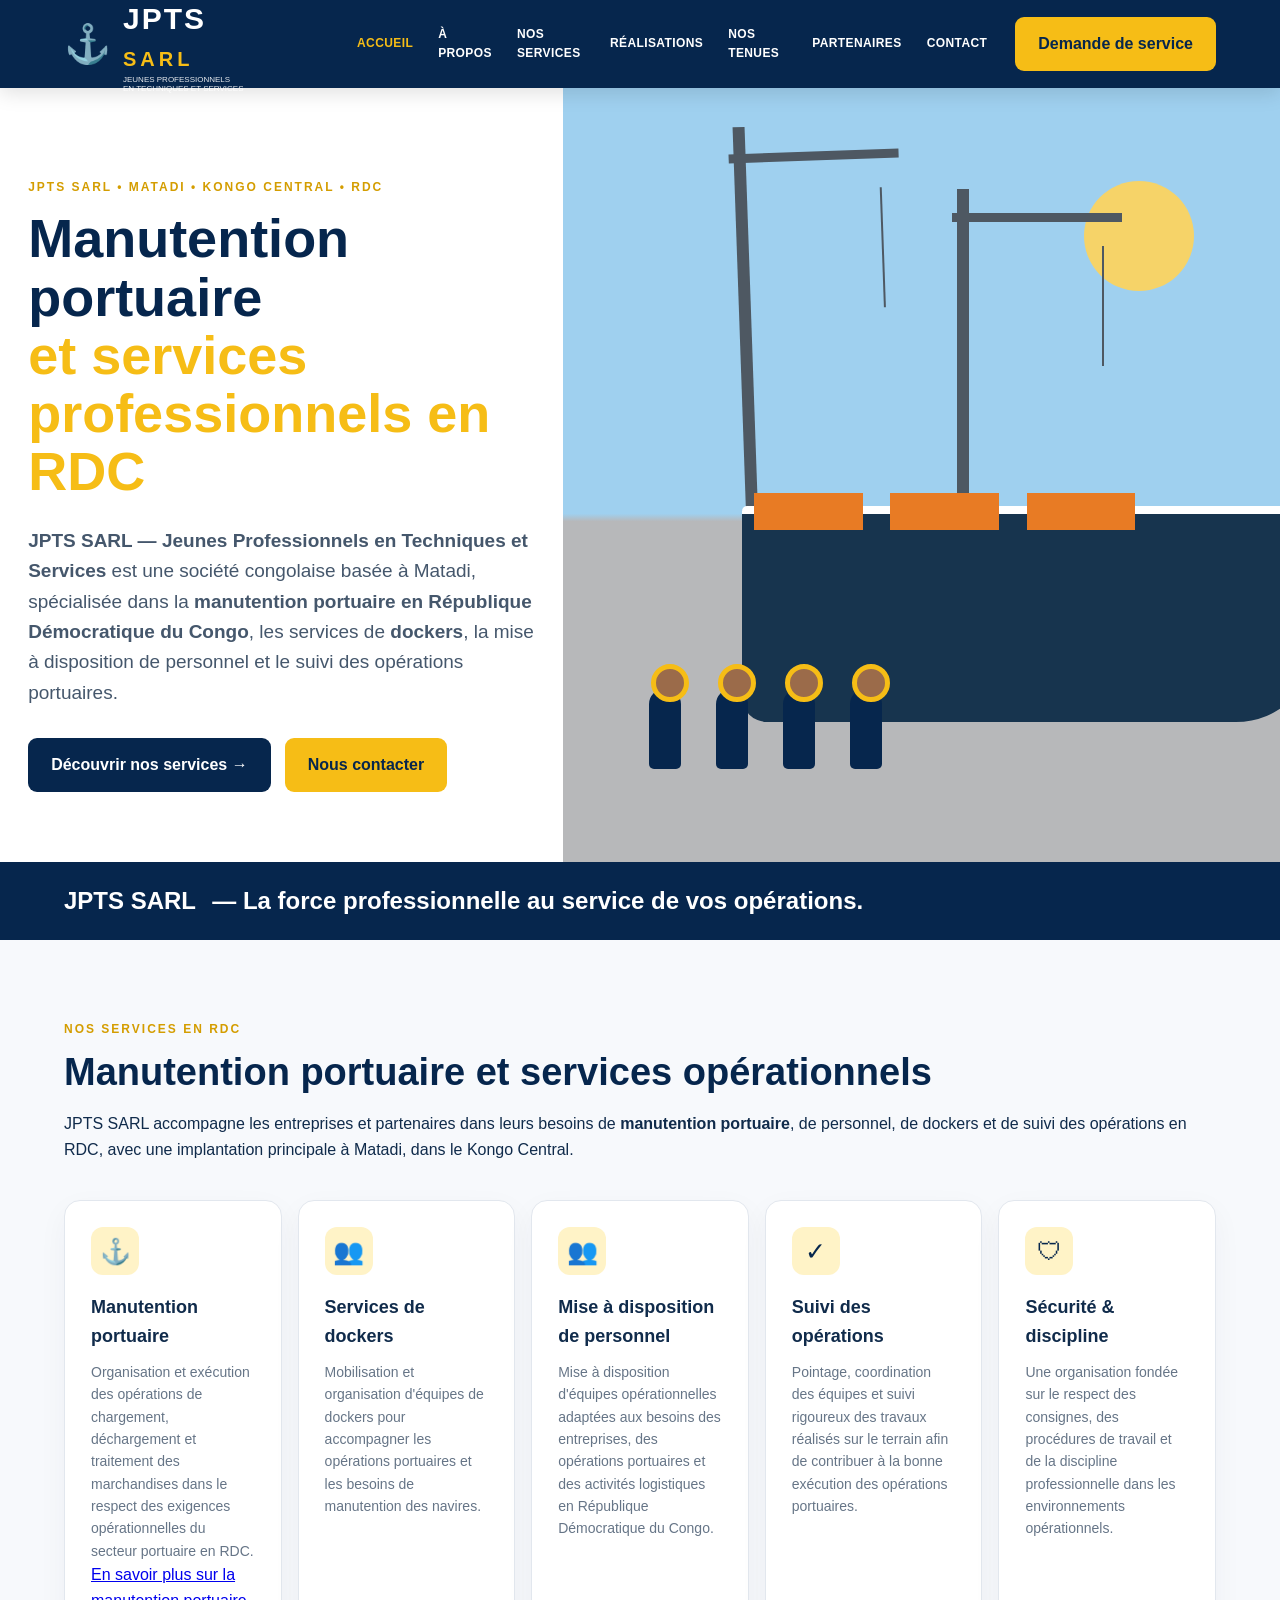
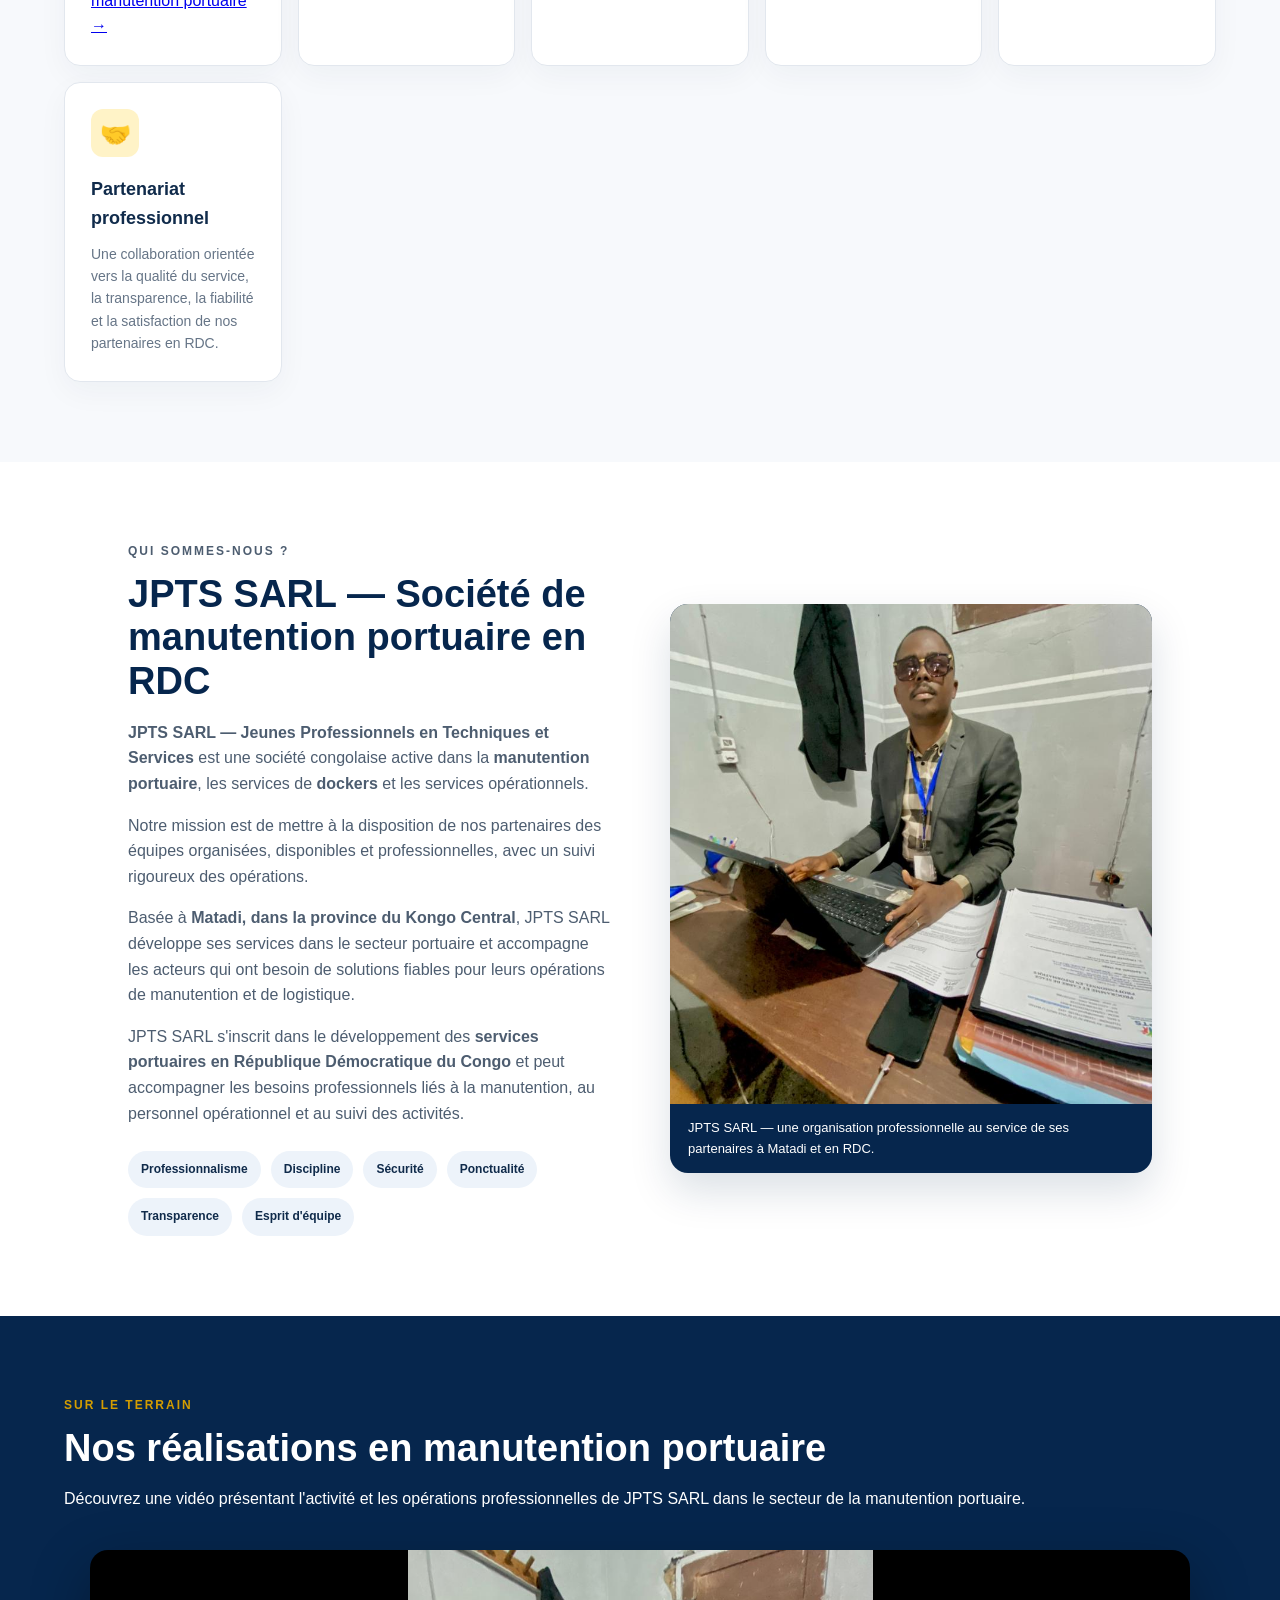
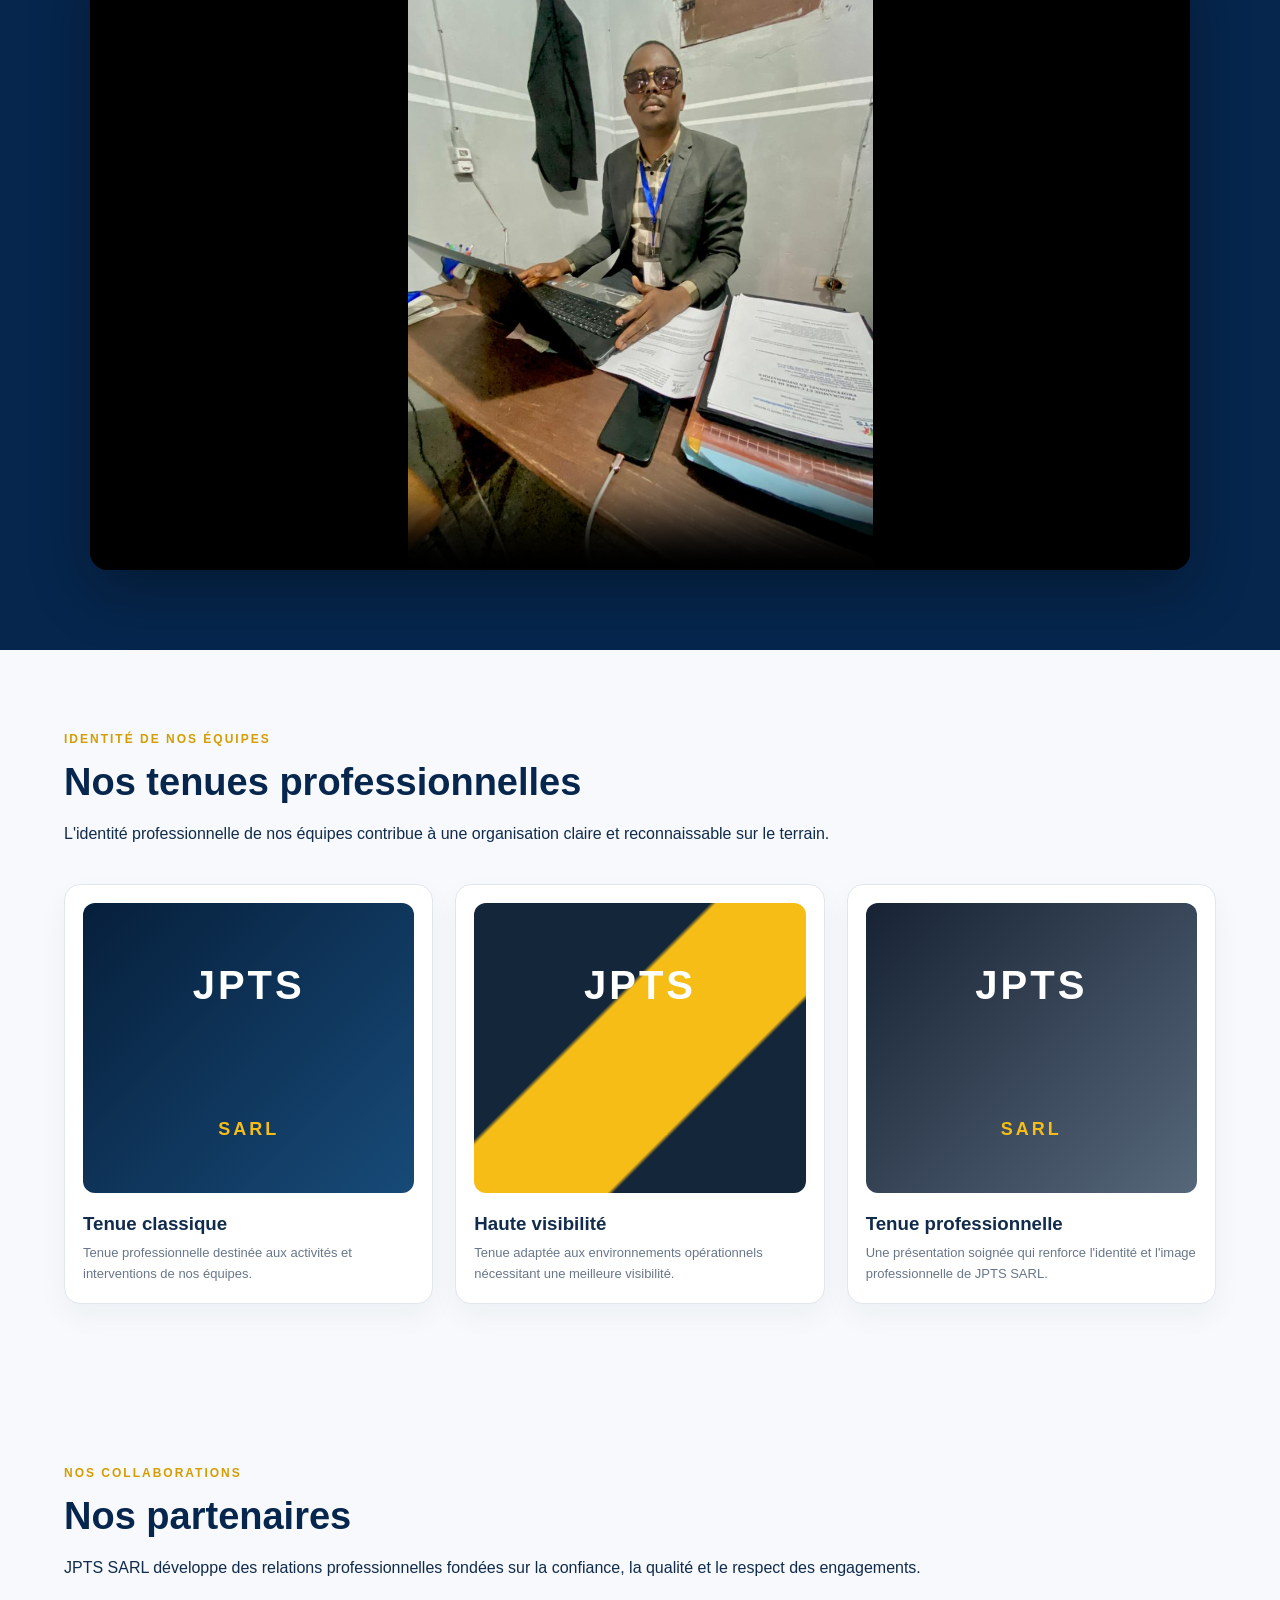
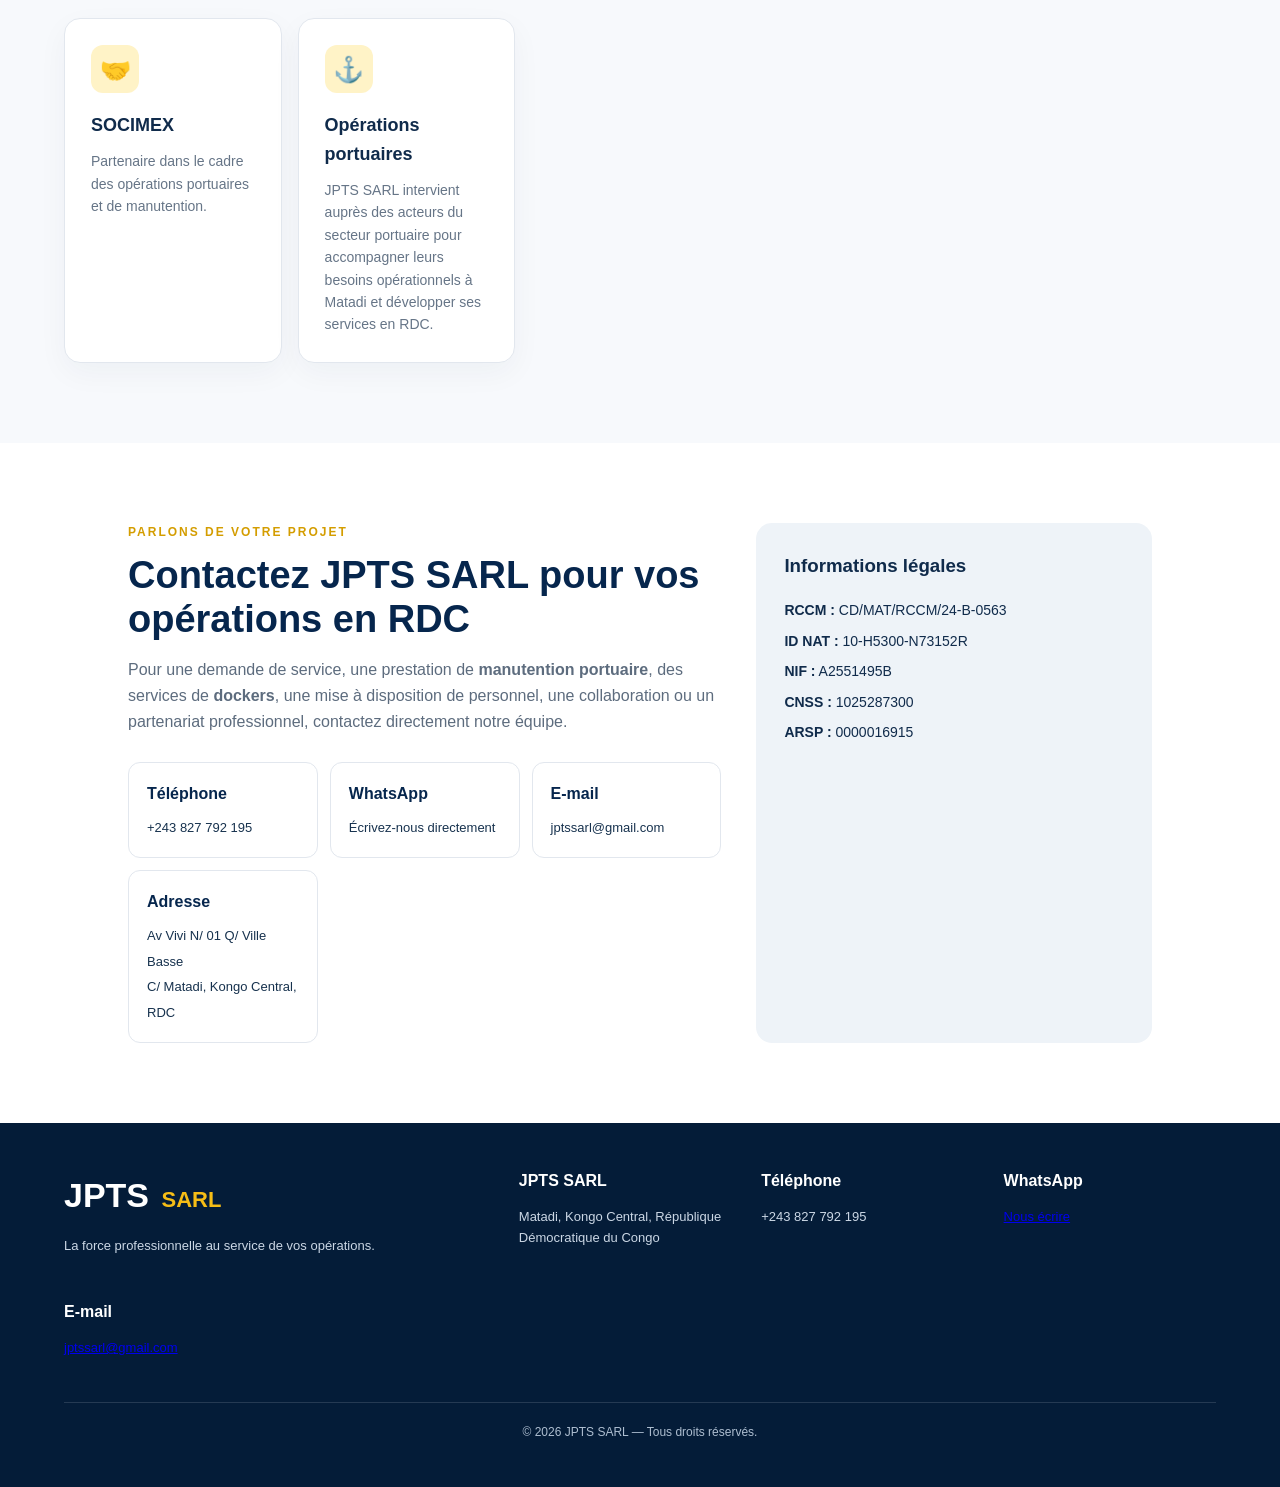
==== commit fef43aa0: "Update index.html" ====
--- a/index.html
+++ b/index.html
@@ -1,5 +1,4 @@
 <!DOCTYPE html>
-
 <html lang="fr">
 <head>
 
@@ -82,41 +81,37 @@
 
   <a class="brand" href="#accueil" aria-label="JPTS SARL - Manutention portuaire en RDC">
 
-```
-<span class="brand-mark">⚓</span>
-
-<span>
-  <b>JPTS</b>
-  <strong>SARL</strong>
-
-  <small>
-    JEUNES PROFESSIONNELS<br>
-    EN TECHNIQUES ET SERVICES
-  </small>
-</span>
-```
+    <span class="brand-mark">⚓</span>
+
+    <span>
+      <b>JPTS</b>
+      <strong>SARL</strong>
+
+      <small>
+        JEUNES PROFESSIONNELS<br>
+        EN TECHNIQUES ET SERVICES
+      </small>
+    </span>
 
   </a>
 
-<button class="menu" aria-label="Ouvrir le menu">☰</button>
+  <button class="menu" aria-label="Ouvrir le menu">☰</button>
 
   <nav>
 
-```
-<a class="active" href="#accueil">Accueil</a>
-
-<a href="#apropos">À propos</a>
-
-<a href="#services">Nos services</a>
-
-<a href="#realisations">Réalisations</a>
-
-<a href="#tenues">Nos tenues</a>
-
-<a href="#partenaires">Partenaires</a>
-
-<a href="#contact">Contact</a>
-```
+    <a class="active" href="#accueil">Accueil</a>
+
+    <a href="#apropos">À propos</a>
+
+    <a href="#services">Nos services</a>
+
+    <a href="#realisations">Réalisations</a>
+
+    <a href="#tenues">Nos tenues</a>
+
+    <a href="#partenaires">Partenaires</a>
+
+    <a href="#contact">Contact</a>
 
   </nav>
 
@@ -134,76 +129,68 @@
 
   <div class="hero-copy">
 
-```
-<p class="eyebrow">
-  JPTS SARL • MATADI • KONGO CENTRAL • RDC
-</p>
-
-
-<h1>
-  Manutention portuaire
-  <br>
-  <span>et services professionnels en RDC</span>
-</h1>
-
-
-<p class="lead">
-
-  <strong>JPTS SARL — Jeunes Professionnels en Techniques et Services</strong>
-  est une société congolaise basée à Matadi, spécialisée dans la
-  <strong>manutention portuaire en République Démocratique du Congo</strong>,
-  les services de <strong>dockers</strong>, la mise à disposition de
-  personnel et le suivi des opérations portuaires.
-
-</p>
-
-
-<div class="actions">
-
-  <a class="btn btn-blue" href="#services">
-    Découvrir nos services →
-  </a>
-
-  <a class="btn btn-yellow" href="#contact">
-    Nous contacter
-  </a>
-
-</div>
-```
+    <p class="eyebrow">
+      JPTS SARL • MATADI • KONGO CENTRAL • RDC
+    </p>
+
+    <h1>
+      Manutention portuaire
+      <br>
+      <span>et services professionnels en RDC</span>
+    </h1>
+
+    <p class="lead">
+
+      <strong>JPTS SARL — Jeunes Professionnels en Techniques et Services</strong>
+      est une société congolaise basée à Matadi, spécialisée dans la
+      <strong>manutention portuaire en République Démocratique du Congo</strong>,
+      les services de <strong>dockers</strong>, la mise à disposition de
+      personnel et le suivi des opérations portuaires.
+
+    </p>
+
+    <div class="actions">
+
+      <a class="btn btn-blue" href="#services">
+        Découvrir nos services →
+      </a>
+
+      <a class="btn btn-yellow" href="#contact">
+        Nous contacter
+      </a>
+
+    </div>
 
   </div>
 
   <div class="hero-visual">
 
-```
-<div class="port-art">
-
-  <div class="sun"></div>
-
-  <div class="crane c1"></div>
-
-  <div class="crane c2"></div>
-
-  <div class="ship">
-
-    <i></i>
-    <i></i>
-    <i></i>
-
-  </div>
-
-
-  <div class="workers">
-
-    <b></b>
-    <b></b>
-    <b></b>
-    <b></b>
-
-  </div>
-
-</div>
-```
+    <div class="port-art">
+
+      <div class="sun"></div>
+
+      <div class="crane c1"></div>
+
+      <div class="crane c2"></div>
+
+      <div class="ship">
+
+        <i></i>
+        <i></i>
+        <i></i>
+
+      </div>
+
+      <div class="workers">
+
+        <b></b>
+        <b></b>
+        <b></b>
+        <b></b>
+
+      </div>
+
+    </div>
 
   </div>
 
@@ -211,7 +198,7 @@
 
 <div class="slogan">
 
-JPTS SARL
+  JPTS SARL
 
   <span>
     — La force professionnelle au service de vos opérations.
@@ -225,150 +212,150 @@
 
   <div class="section-head">
 
-```
-<p class="eyebrow">
-  NOS SERVICES EN RDC
-</p>
-
-
-<h2>
-  Manutention portuaire et services opérationnels
-</h2>
-
-
-<p>
-
-  JPTS SARL accompagne les entreprises et partenaires dans leurs
-  besoins de <strong>manutention portuaire</strong>, de personnel,
-  de dockers et de suivi des opérations en RDC, avec une implantation
-  principale à Matadi, dans le Kongo Central.
-
-</p>
-```
+    <p class="eyebrow">
+      NOS SERVICES EN RDC
+    </p>
+
+    <h2>
+      Manutention portuaire et services opérationnels
+    </h2>
+
+    <p>
+
+      JPTS SARL accompagne les entreprises et partenaires dans leurs
+      besoins de <strong>manutention portuaire</strong>, de personnel,
+      de dockers et de suivi des opérations en RDC, avec une implantation
+      principale à Matadi, dans le Kongo Central.
+
+    </p>
 
   </div>
 
   <div class="cards">
 
-```
-<article class="card">
-
-  <div class="icon">⚓</div>
-
-  <h3>
-    Manutention portuaire
-  </h3>
-
-  <p>
-
-    Organisation et exécution des opérations de chargement,
-    déchargement et traitement des marchandises dans le respect
-    des exigences opérationnelles du secteur portuaire en RDC.
-
-  </p>
-
-</article>
-
-
-
-<article class="card">
-
-  <div class="icon">👥</div>
-
-  <h3>
-    Services de dockers
-  </h3>
-
-  <p>
-
-    Mobilisation et organisation d'équipes de dockers
-    pour accompagner les opérations portuaires et les besoins
-    de manutention des navires.
-
-  </p>
-
-</article>
-
-
-
-<article class="card">
-
-  <div class="icon">👥</div>
-
-  <h3>
-    Mise à disposition de personnel
-  </h3>
-
-  <p>
-
-    Mise à disposition d'équipes opérationnelles adaptées
-    aux besoins des entreprises, des opérations portuaires
-    et des activités logistiques en République Démocratique du Congo.
-
-  </p>
-
-</article>
-
-
-
-<article class="card">
-
-  <div class="icon">✓</div>
-
-  <h3>
-    Suivi des opérations
-  </h3>
-
-  <p>
-
-    Pointage, coordination des équipes et suivi rigoureux
-    des travaux réalisés sur le terrain afin de contribuer
-    à la bonne exécution des opérations portuaires.
-
-  </p>
-
-</article>
-
-
-
-<article class="card">
-
-  <div class="icon">🛡</div>
-
-  <h3>
-    Sécurité & discipline
-  </h3>
-
-  <p>
-
-    Une organisation fondée sur le respect des consignes,
-    des procédures de travail et de la discipline professionnelle
-    dans les environnements opérationnels.
-
-  </p>
-
-</article>
-
-
-
-<article class="card">
-
-  <div class="icon">🤝</div>
-
-  <h3>
-    Partenariat professionnel
-  </h3>
-
-  <p>
-
-    Une collaboration orientée vers la qualité du service,
-    la transparence, la fiabilité et la satisfaction
-    de nos partenaires en RDC.
-
-  </p>
-
-</article>
-```
+    <!-- MANUTENTION PORTUAIRE -->
+
+    <article class="card">
+
+      <div class="icon">⚓</div>
+
+      <h3>
+        Manutention portuaire
+      </h3>
+
+      <p>
+
+        Organisation et exécution des opérations de chargement,
+        déchargement et traitement des marchandises dans le respect
+        des exigences opérationnelles du secteur portuaire en RDC.
+
+      </p>
+
+      <a href="manutention-portuaire-rdc.html">
+        En savoir plus sur la manutention portuaire →
+      </a>
+
+    </article>
+
+    <!-- SERVICES DE DOCKERS -->
+
+    <article class="card">
+
+      <div class="icon">👥</div>
+
+      <h3>
+        Services de dockers
+      </h3>
+
+      <p>
+
+        Mobilisation et organisation d'équipes de dockers
+        pour accompagner les opérations portuaires et les besoins
+        de manutention des navires.
+
+      </p>
+
+    </article>
+
+    <!-- MISE À DISPOSITION DE PERSONNEL -->
+
+    <article class="card">
+
+      <div class="icon">👥</div>
+
+      <h3>
+        Mise à disposition de personnel
+      </h3>
+
+      <p>
+
+        Mise à disposition d'équipes opérationnelles adaptées
+        aux besoins des entreprises, des opérations portuaires
+        et des activités logistiques en République Démocratique du Congo.
+
+      </p>
+
+    </article>
+
+    <!-- SUIVI DES OPÉRATIONS -->
+
+    <article class="card">
+
+      <div class="icon">✓</div>
+
+      <h3>
+        Suivi des opérations
+      </h3>
+
+      <p>
+
+        Pointage, coordination des équipes et suivi rigoureux
+        des travaux réalisés sur le terrain afin de contribuer
+        à la bonne exécution des opérations portuaires.
+
+      </p>
+
+    </article>
+
+    <!-- SÉCURITÉ -->
+
+    <article class="card">
+
+      <div class="icon">🛡</div>
+
+      <h3>
+        Sécurité & discipline
+      </h3>
+
+      <p>
+
+        Une organisation fondée sur le respect des consignes,
+        des procédures de travail et de la discipline professionnelle
+        dans les environnements opérationnels.
+
+      </p>
+
+    </article>
+
+    <!-- PARTENARIAT -->
+
+    <article class="card">
+
+      <div class="icon">🤝</div>
+
+      <h3>
+        Partenariat professionnel
+      </h3>
+
+      <p>
+
+        Une collaboration orientée vers la qualité du service,
+        la transparence, la fiabilité et la satisfaction
+        de nos partenaires en RDC.
+
+      </p>
+
+    </article>
 
   </div>
 
@@ -380,93 +367,82 @@
 
   <div>
 
-```
-<p class="eyebrow">
-  QUI SOMMES-NOUS ?
-</p>
-
-
-<h2>
-  JPTS SARL — Société de manutention portuaire en RDC
-</h2>
-
-
-<p>
-
-  <strong>
-    JPTS SARL — Jeunes Professionnels en Techniques et Services
-  </strong>
-  est une société congolaise active dans la
-  <strong>manutention portuaire</strong>, les services de
-  <strong>dockers</strong> et les services opérationnels.
-
-</p>
-
-
-<p>
-
-  Notre mission est de mettre à la disposition de nos partenaires
-  des équipes organisées, disponibles et professionnelles,
-  avec un suivi rigoureux des opérations.
-
-</p>
-
-
-<p>
-
-  Basée à <strong>Matadi, dans la province du Kongo Central</strong>,
-  JPTS SARL développe ses services dans le secteur portuaire
-  et accompagne les acteurs qui ont besoin de solutions fiables
-  pour leurs opérations de manutention et de logistique.
-
-</p>
-
-
-<p>
-
-  JPTS SARL s'inscrit dans le développement des
-  <strong>services portuaires en République Démocratique du Congo</strong>
-  et peut accompagner les besoins professionnels liés à la
-  manutention, au personnel opérationnel et au suivi des activités.
-
-</p>
-
-
-<div class="values">
-
-  <span>Professionnalisme</span>
-
-  <span>Discipline</span>
-
-  <span>Sécurité</span>
-
-  <span>Ponctualité</span>
-
-  <span>Transparence</span>
-
-  <span>Esprit d'équipe</span>
-
-</div>
-```
+    <p class="eyebrow">
+      QUI SOMMES-NOUS ?
+    </p>
+
+    <h2>
+      JPTS SARL — Société de manutention portuaire en RDC
+    </h2>
+
+    <p>
+
+      <strong>
+        JPTS SARL — Jeunes Professionnels en Techniques et Services
+      </strong>
+      est une société congolaise active dans la
+      <strong>manutention portuaire</strong>, les services de
+      <strong>dockers</strong> et les services opérationnels.
+
+    </p>
+
+    <p>
+
+      Notre mission est de mettre à la disposition de nos partenaires
+      des équipes organisées, disponibles et professionnelles,
+      avec un suivi rigoureux des opérations.
+
+    </p>
+
+    <p>
+
+      Basée à <strong>Matadi, dans la province du Kongo Central</strong>,
+      JPTS SARL développe ses services dans le secteur portuaire
+      et accompagne les acteurs qui ont besoin de solutions fiables
+      pour leurs opérations de manutention et de logistique.
+
+    </p>
+
+    <p>
+
+      JPTS SARL s'inscrit dans le développement des
+      <strong>services portuaires en République Démocratique du Congo</strong>
+      et peut accompagner les besoins professionnels liés à la
+      manutention, au personnel opérationnel et au suivi des activités.
+
+    </p>
+
+    <div class="values">
+
+      <span>Professionnalisme</span>
+
+      <span>Discipline</span>
+
+      <span>Sécurité</span>
+
+      <span>Ponctualité</span>
+
+      <span>Transparence</span>
+
+      <span>Esprit d'équipe</span>
+
+    </div>
 
   </div>
 
   <figure class="photo-card">
 
-```
-<img
-  src="bureau-jpts.jpg"
-  alt="Bureau de JPTS SARL, société de manutention portuaire à Matadi en RDC"
->
-
-
-<figcaption>
-
-  JPTS SARL — une organisation professionnelle
-  au service de ses partenaires à Matadi et en RDC.
-
-</figcaption>
-```
+    <img
+      src="bureau-jpts.jpg"
+      alt="Bureau de JPTS SARL, société de manutention portuaire à Matadi en RDC"
+    >
+
+    <figcaption>
+
+      JPTS SARL — une organisation professionnelle
+      au service de ses partenaires à Matadi et en RDC.
+
+    </figcaption>
 
   </figure>
 
@@ -478,46 +454,40 @@
 
   <div class="section-head">
 
-```
-<p class="eyebrow">
-  SUR LE TERRAIN
-</p>
-
-
-<h2>
-  Nos réalisations en manutention portuaire
-</h2>
-
-
-<p>
-
-  Découvrez une vidéo présentant l'activité et les opérations
-  professionnelles de JPTS SARL dans le secteur de la manutention
-  portuaire.
-
-</p>
-```
+    <p class="eyebrow">
+      SUR LE TERRAIN
+    </p>
+
+    <h2>
+      Nos réalisations en manutention portuaire
+    </h2>
+
+    <p>
+
+      Découvrez une vidéo présentant l'activité et les opérations
+      professionnelles de JPTS SARL dans le secteur de la manutention
+      portuaire.
+
+    </p>
 
   </div>
 
   <div class="video-wrap">
 
-```
-<video
-  controls
-  preload="metadata"
-  poster="bureau-jpts.jpg"
->
-
-  <source
-    src="realisation-jpts.mp4"
-    type="video/mp4"
-  >
-
-  Votre navigateur ne prend pas en charge la vidéo.
-
-</video>
-```
+    <video
+      controls
+      preload="metadata"
+      poster="bureau-jpts.jpg"
+    >
+
+      <source
+        src="realisation-jpts.mp4"
+        type="video/mp4"
+      >
+
+      Votre navigateur ne prend pas en charge la vidéo.
+
+    </video>
 
   </div>
 
@@ -529,112 +499,96 @@
 
   <div class="section-head">
 
-```
-<p class="eyebrow">
-  IDENTITÉ DE NOS ÉQUIPES
-</p>
-
-
-<h2>
-  Nos tenues professionnelles
-</h2>
-
-
-<p>
-
-  L'identité professionnelle de nos équipes contribue
-  à une organisation claire et reconnaissable sur le terrain.
-
-</p>
-```
+    <p class="eyebrow">
+      IDENTITÉ DE NOS ÉQUIPES
+    </p>
+
+    <h2>
+      Nos tenues professionnelles
+    </h2>
+
+    <p>
+
+      L'identité professionnelle de nos équipes contribue
+      à une organisation claire et reconnaissable sur le terrain.
+
+    </p>
 
   </div>
 
   <div class="uniforms">
 
-```
-<div class="uniform">
-
-  <div class="uniform-visual navy">
-
-    JPTS
-    <br>
-
-    <small>SARL</small>
-
-  </div>
-
-
-  <h3>
-    Tenue classique
-  </h3>
-
-
-  <p>
-
-    Tenue professionnelle destinée aux activités
-    et interventions de nos équipes.
-
-  </p>
-
-</div>
-
-
-
-<div class="uniform">
-
-  <div class="uniform-visual hi">
-
-    JPTS
-    <br>
-
-    <small>SARL</small>
-
-  </div>
-
-
-  <h3>
-    Haute visibilité
-  </h3>
-
-
-  <p>
-
-    Tenue adaptée aux environnements opérationnels
-    nécessitant une meilleure visibilité.
-
-  </p>
-
-</div>
-
-
-
-<div class="uniform">
-
-  <div class="uniform-visual premium">
-
-    JPTS
-    <br>
-
-    <small>SARL</small>
-
-  </div>
-
-
-  <h3>
-    Tenue professionnelle
-  </h3>
-
-
-  <p>
-
-    Une présentation soignée qui renforce l'identité
-    et l'image professionnelle de JPTS SARL.
-
-  </p>
-
-</div>
-```
+    <div class="uniform">
+
+      <div class="uniform-visual navy">
+
+        JPTS
+        <br>
+
+        <small>SARL</small>
+
+      </div>
+
+      <h3>
+        Tenue classique
+      </h3>
+
+      <p>
+
+        Tenue professionnelle destinée aux activités
+        et interventions de nos équipes.
+
+      </p>
+
+    </div>
+
+    <div class="uniform">
+
+      <div class="uniform-visual hi">
+
+        JPTS
+        <br>
+
+        <small>SARL</small>
+
+      </div>
+
+      <h3>
+        Haute visibilité
+      </h3>
+
+      <p>
+
+        Tenue adaptée aux environnements opérationnels
+        nécessitant une meilleure visibilité.
+
+      </p>
+
+    </div>
+
+    <div class="uniform">
+
+      <div class="uniform-visual premium">
+
+        JPTS
+        <br>
+
+        <small>SARL</small>
+
+      </div>
+
+      <h3>
+        Tenue professionnelle
+      </h3>
+
+      <p>
+
+        Une présentation soignée qui renforce l'identité
+        et l'image professionnelle de JPTS SARL.
+
+      </p>
+
+    </div>
 
   </div>
 
@@ -646,72 +600,60 @@
 
   <div class="section-head">
 
-```
-<p class="eyebrow">
-  NOS COLLABORATIONS
-</p>
-
-
-<h2>
-  Nos partenaires
-</h2>
-
-
-<p>
-
-  JPTS SARL développe des relations professionnelles
-  fondées sur la confiance, la qualité et le respect
-  des engagements.
-
-</p>
-```
+    <p class="eyebrow">
+      NOS COLLABORATIONS
+    </p>
+
+    <h2>
+      Nos partenaires
+    </h2>
+
+    <p>
+
+      JPTS SARL développe des relations professionnelles
+      fondées sur la confiance, la qualité et le respect
+      des engagements.
+
+    </p>
 
   </div>
 
   <div class="cards">
 
-```
-<article class="card">
-
-  <div class="icon">🤝</div>
-
-
-  <h3>
-    SOCIMEX
-  </h3>
-
-
-  <p>
-
-    Partenaire dans le cadre des opérations portuaires
-    et de manutention.
-
-  </p>
-
-</article>
-
-
-
-<article class="card">
-
-  <div class="icon">⚓</div>
-
-
-  <h3>
-    Opérations portuaires
-  </h3>
-
-
-  <p>
-
-    JPTS SARL intervient auprès des acteurs du secteur
-    portuaire pour accompagner leurs besoins opérationnels
-    à Matadi et développer ses services en RDC.
-
-  </p>
-
-</article>
-```
+    <article class="card">
+
+      <div class="icon">🤝</div>
+
+      <h3>
+        SOCIMEX
+      </h3>
+
+      <p>
+
+        Partenaire dans le cadre des opérations portuaires
+        et de manutention.
+
+      </p>
+
+    </article>
+
+    <article class="card">
+
+      <div class="icon">⚓</div>
+
+      <h3>
+        Opérations portuaires
+      </h3>
+
+      <p>
+
+        JPTS SARL intervient auprès des acteurs du secteur
+        portuaire pour accompagner leurs besoins opérationnels
+        à Matadi et développer ses services en RDC.
+
+      </p>
+
+    </article>
 
   </div>
 
@@ -723,244 +665,207 @@
 
   <div class="contact-main">
 
-```
-<p class="eyebrow">
-  PARLONS DE VOTRE PROJET
-</p>
-
-
-<h2>
-  Contactez JPTS SARL pour vos opérations en RDC
-</h2>
-
-
-<p>
-
-  Pour une demande de service, une prestation de
-  <strong>manutention portuaire</strong>, des services de
-  <strong>dockers</strong>, une mise à disposition de personnel,
-  une collaboration ou un partenariat professionnel,
-  contactez directement notre équipe.
-
-</p>
-
-
-<div class="contact-grid">
-
-
-  <a href="tel:+243827792195">
+    <p class="eyebrow">
+      PARLONS DE VOTRE PROJET
+    </p>
+
+    <h2>
+      Contactez JPTS SARL pour vos opérations en RDC
+    </h2>
+
+    <p>
+
+      Pour une demande de service, une prestation de
+      <strong>manutention portuaire</strong>, des services de
+      <strong>dockers</strong>, une mise à disposition de personnel,
+      une collaboration ou un partenariat professionnel,
+      contactez directement notre équipe.
+
+    </p>
+
+    <div class="contact-grid">
+
+      <a href="tel:+243827792195">
+
+        <b>
+          Téléphone
+        </b>
+
+        <span>
+          +243 827 792 195
+        </span>
+
+      </a>
+
+      <a
+        href="https://wa.me/243827792195"
+        target="_blank"
+        rel="noopener"
+      >
+
+        <b>
+          WhatsApp
+        </b>
+
+        <span>
+          Écrivez-nous directement
+        </span>
+
+      </a>
+
+      <a href="mailto:jptssarl@gmail.com">
+
+        <b>
+          E-mail
+        </b>
+
+        <span>
+          jptssarl@gmail.com
+        </span>
+
+      </a>
+
+      <div>
+
+        <b>
+          Adresse
+        </b>
+
+        <span>
+
+          Av Vivi N/ 01 Q/ Ville Basse
+          <br>
+          C/ Matadi, Kongo Central, RDC
+
+        </span>
+
+      </div>
+
+    </div>
+
+  </div>
+
+  <div class="legal">
+
+    <h3>
+      Informations légales
+    </h3>
+
+    <p>
+      <b>RCCM :</b>
+      CD/MAT/RCCM/24-B-0563
+    </p>
+
+    <p>
+      <b>ID NAT :</b>
+      10-H5300-N73152R
+    </p>
+
+    <p>
+      <b>NIF :</b>
+      A2551495B
+    </p>
+
+    <p>
+      <b>CNSS :</b>
+      1025287300
+    </p>
+
+    <p>
+      <b>ARSP :</b>
+      0000016915
+    </p>
+
+  </div>
+
+</section>
+
+</main>
+
+<!-- ================= FOOTER ================= -->
+
+<footer>
+
+  <div class="footer-brand">
+
+    <b>JPTS</b>
+
+    <strong>SARL</strong>
+
+    <p>
+
+      La force professionnelle au service de vos opérations.
+
+    </p>
+
+  </div>
+
+  <div>
+
+    <b>
+      JPTS SARL
+    </b>
+
+    <p>
+
+      Matadi, Kongo Central,
+      République Démocratique du Congo
+
+    </p>
+
+  </div>
+
+  <div>
 
     <b>
       Téléphone
     </b>
 
-    <span>
+    <p>
       +243 827 792 195
-    </span>
-
-  </a>
-
-
-
-  <a
-    href="https://wa.me/243827792195"
-    target="_blank"
-    rel="noopener"
-  >
+    </p>
+
+  </div>
+
+  <div>
 
     <b>
       WhatsApp
     </b>
 
-    <span>
-      Écrivez-nous directement
-    </span>
-
-  </a>
-
-
-
-  <a href="mailto:jptssarl@gmail.com">
+    <p>
+
+      <a
+        href="https://wa.me/243827792195"
+        target="_blank"
+        rel="noopener"
+      >
+        Nous écrire
+      </a>
+
+    </p>
+
+  </div>
+
+  <div>
 
     <b>
       E-mail
     </b>
 
-    <span>
-      jptssarl@gmail.com
-    </span>
-
-  </a>
-
-
-
-  <div>
-
-    <b>
-      Adresse
-    </b>
-
-    <span>
-
-      Av Vivi N/ 01 Q/ Ville Basse
-      <br>
-      C/ Matadi, Kongo Central, RDC
-
-    </span>
-
-  </div>
-
-
-</div>
-```
-
-  </div>
-
-  <div class="legal">
-
-```
-<h3>
-  Informations légales
-</h3>
-
-
-<p>
-  <b>RCCM :</b>
-  CD/MAT/RCCM/24-B-0563
-</p>
-
-
-<p>
-  <b>ID NAT :</b>
-  10-H5300-N73152R
-</p>
-
-
-<p>
-  <b>NIF :</b>
-  A2551495B
-</p>
-
-
-<p>
-  <b>CNSS :</b>
-  1025287300
-</p>
-
-
-<p>
-  <b>ARSP :</b>
-  0000016915
-</p>
-```
-
-  </div>
-
-</section>
-
-</main>
-
-<!-- ================= FOOTER ================= -->
-
-<footer>
-
-  <div class="footer-brand">
-
-```
-<b>JPTS</b>
-
-<strong>SARL</strong>
-
-
-<p>
-
-  La force professionnelle au service de vos opérations.
-
-</p>
-```
-
-  </div>
-
-  <div>
-
-```
-<b>
-  JPTS SARL
-</b>
-
-
-<p>
-
-  Matadi, Kongo Central,
-  République Démocratique du Congo
-
-</p>
-```
-
-  </div>
-
-  <div>
-
-```
-<b>
-  Téléphone
-</b>
-
-
-<p>
-  +243 827 792 195
-</p>
-```
-
-  </div>
-
-  <div>
-
-```
-<b>
-  WhatsApp
-</b>
-
-
-<p>
-
-  <a
-    href="https://wa.me/243827792195"
-    target="_blank"
-    rel="noopener"
-  >
-    Nous écrire
-  </a>
-
-</p>
-```
-
-  </div>
-
-  <div>
-
-```
-<b>
-  E-mail
-</b>
-
-
-<p>
-
-  <a href="mailto:jptssarl@gmail.com">
-    jptssarl@gmail.com
-  </a>
-
-</p>
-```
+    <p>
+
+      <a href="mailto:jptssarl@gmail.com">
+        jptssarl@gmail.com
+      </a>
+
+    </p>
 
   </div>
 
   <div class="copyright">
 
-```
-© 2026 JPTS SARL — Tous droits réservés.
-```
+    © 2026 JPTS SARL — Tous droits réservés.
 
   </div>
 
@@ -974,7 +879,6 @@
 
 const nav = document.querySelector('nav');
 
-
 if (menu && nav) {
 
   menu.addEventListener('click', () => {
@@ -984,7 +888,6 @@
   });
 
 }
-
 
 document.querySelectorAll('nav a').forEach(a => {
 
